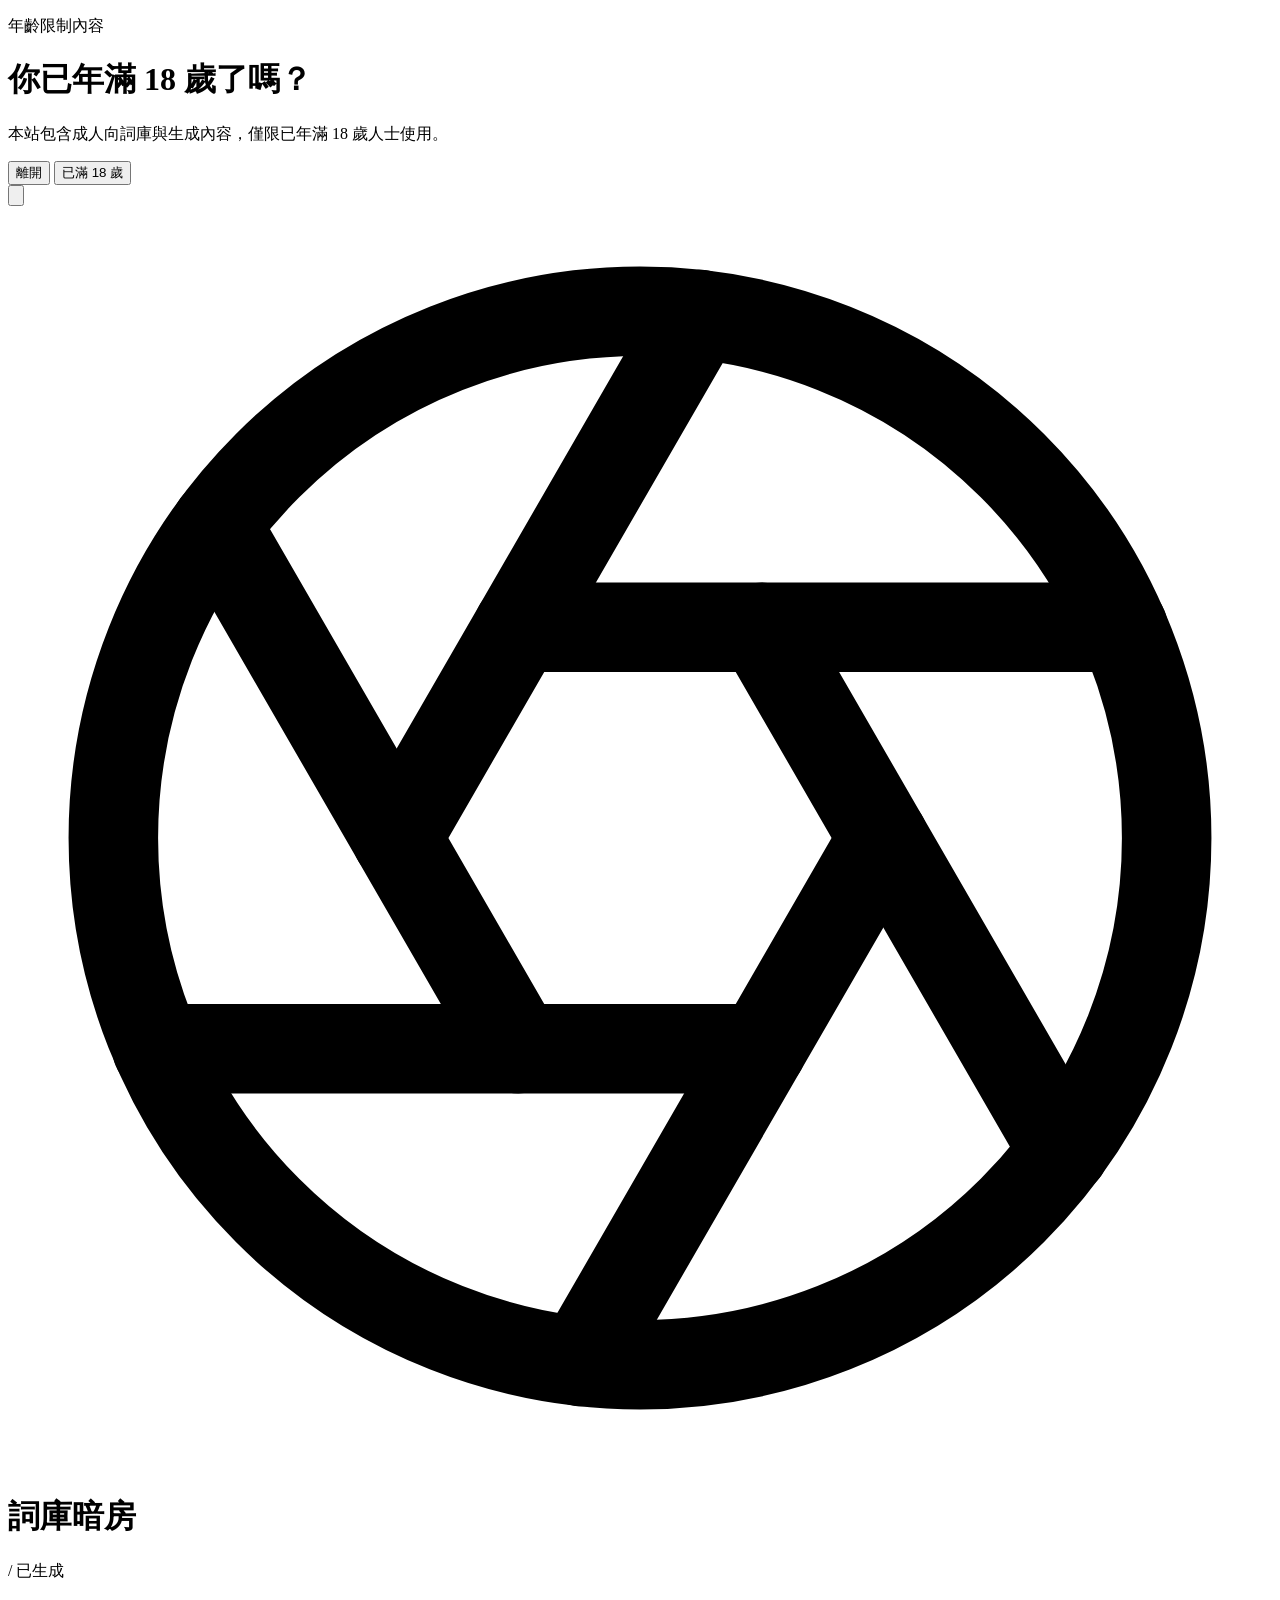
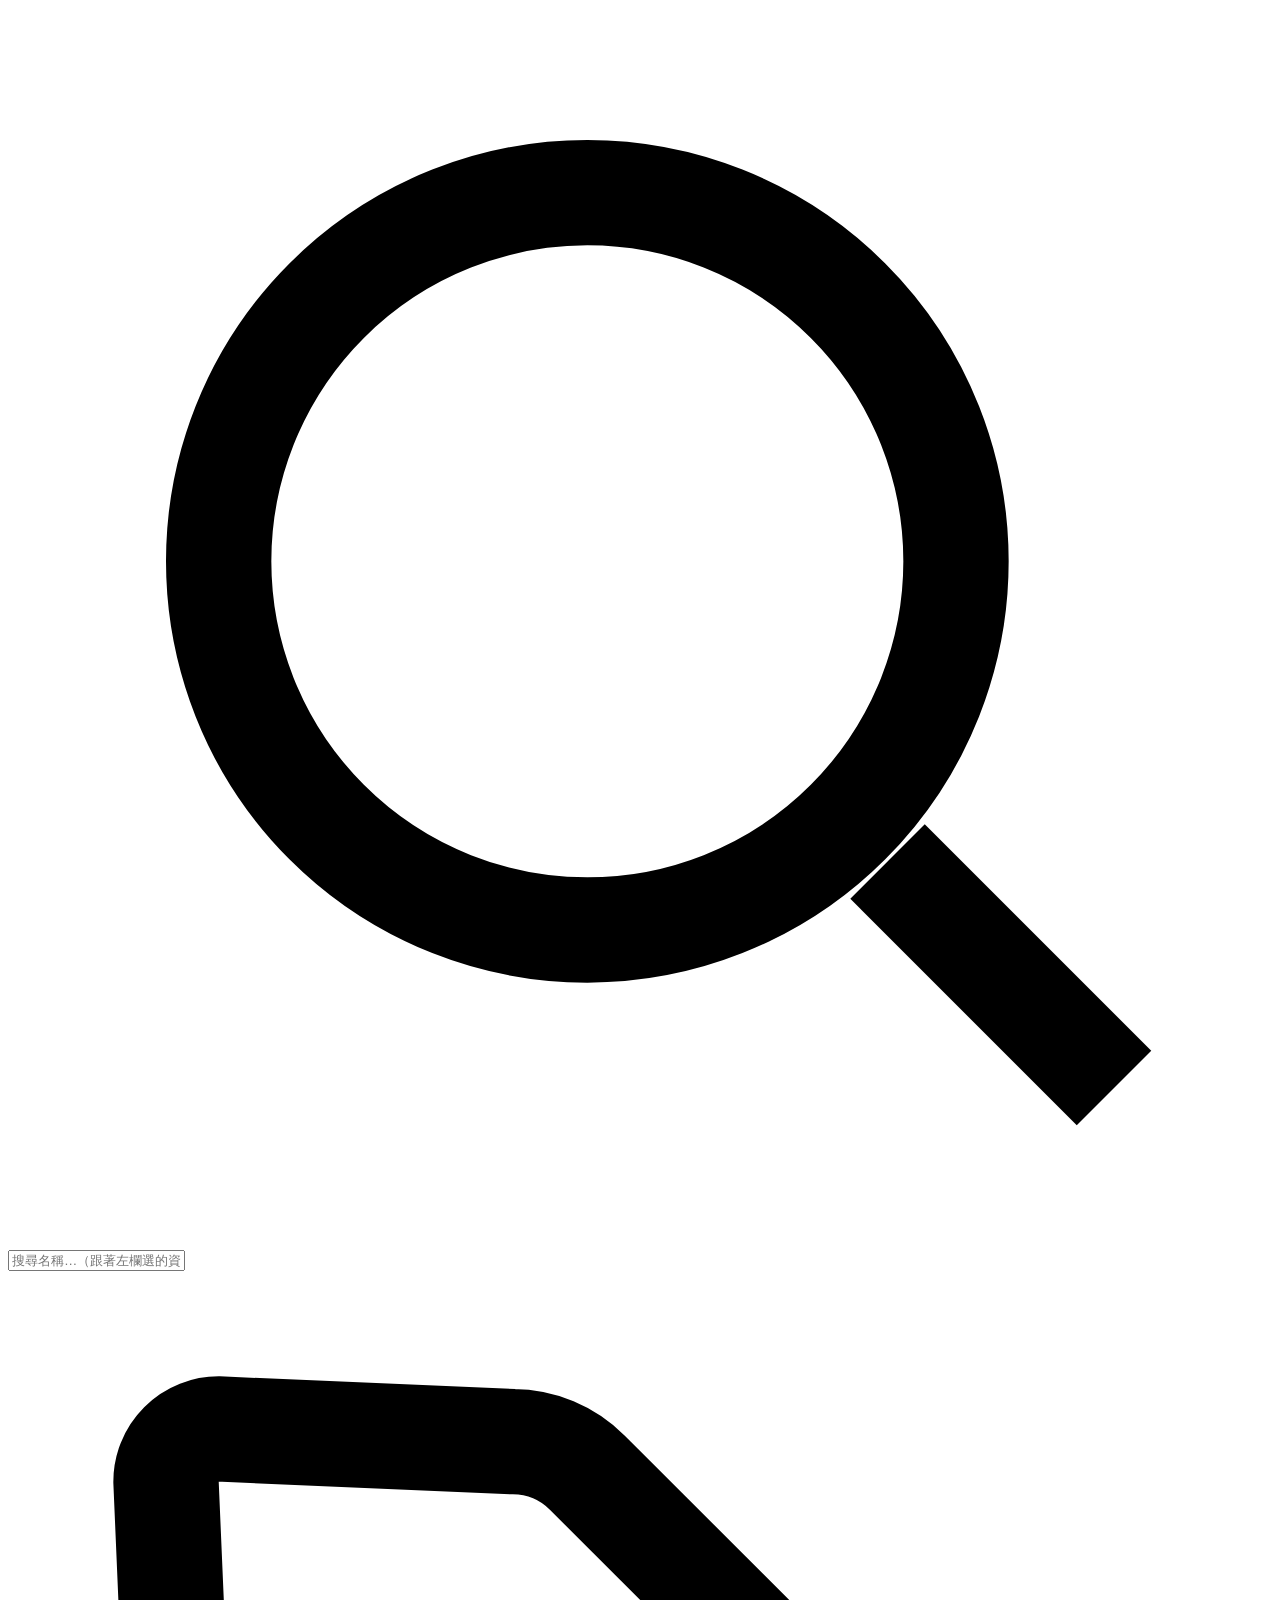
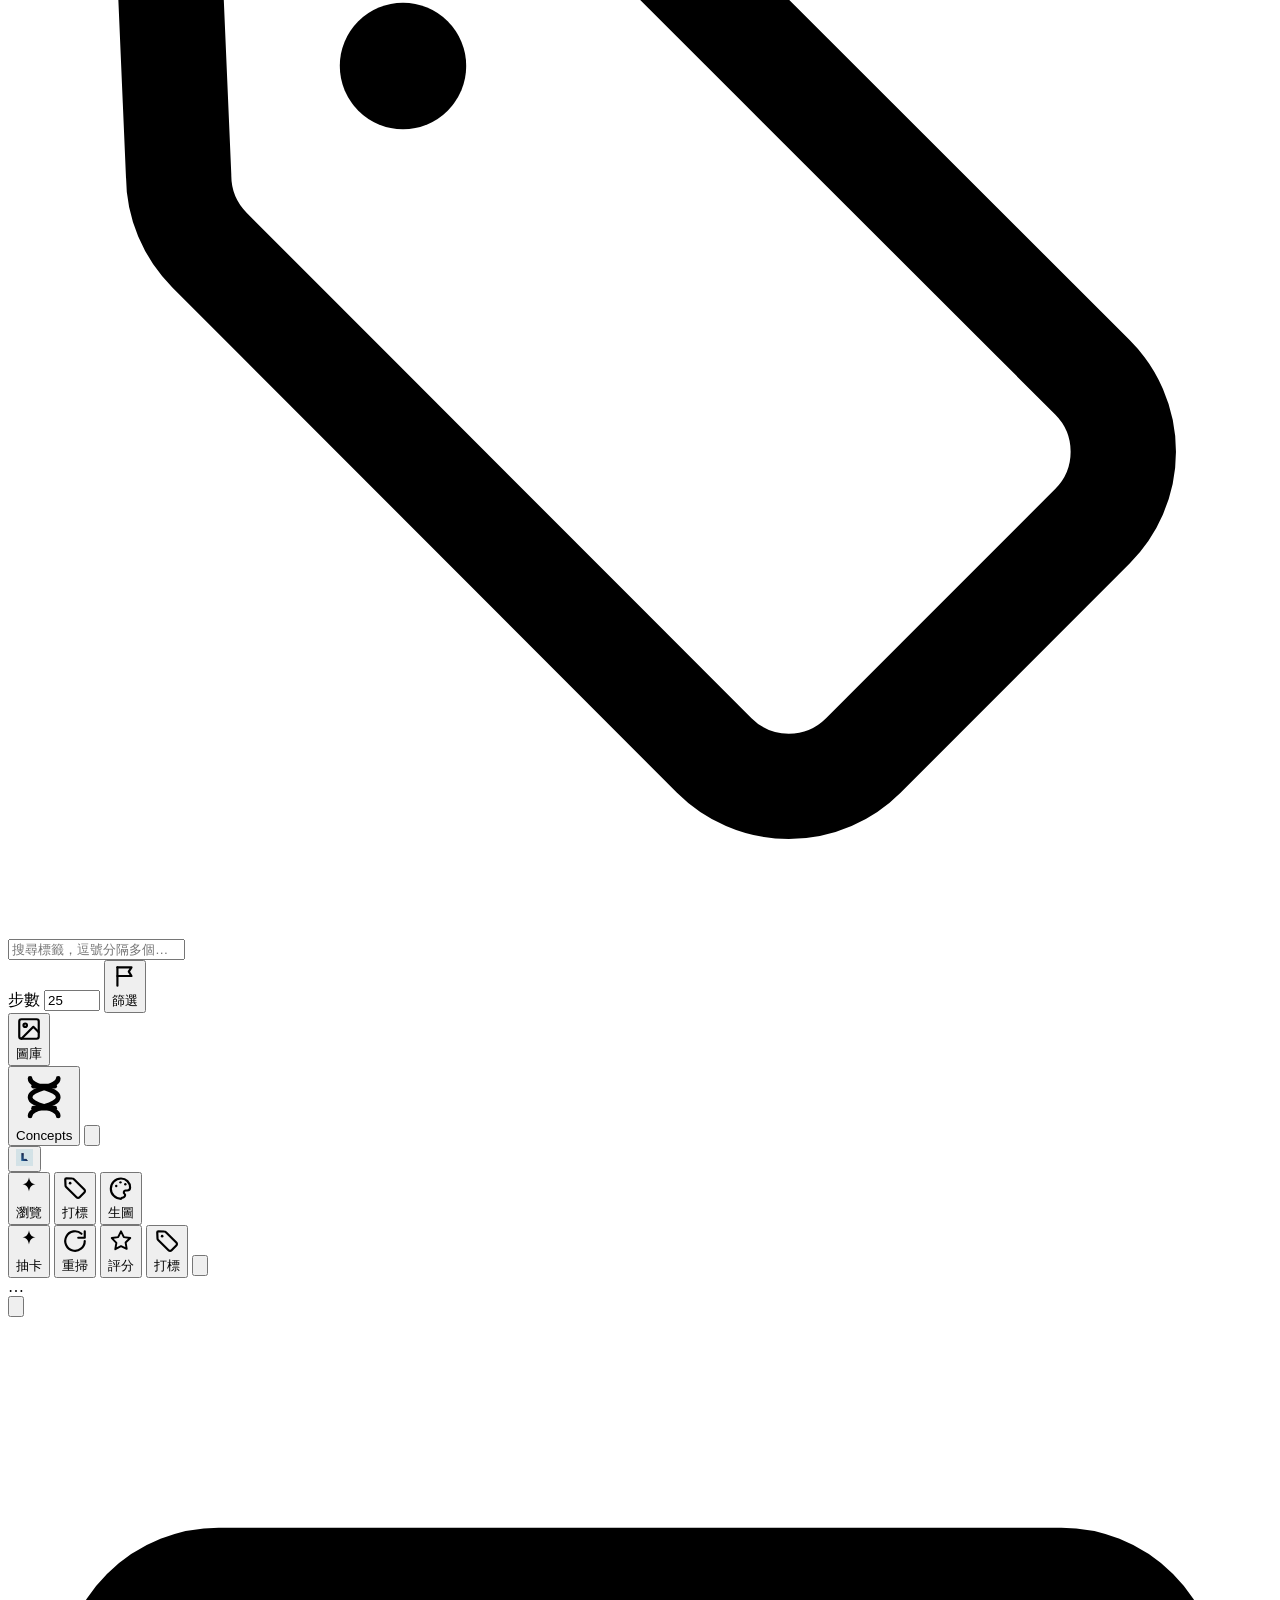
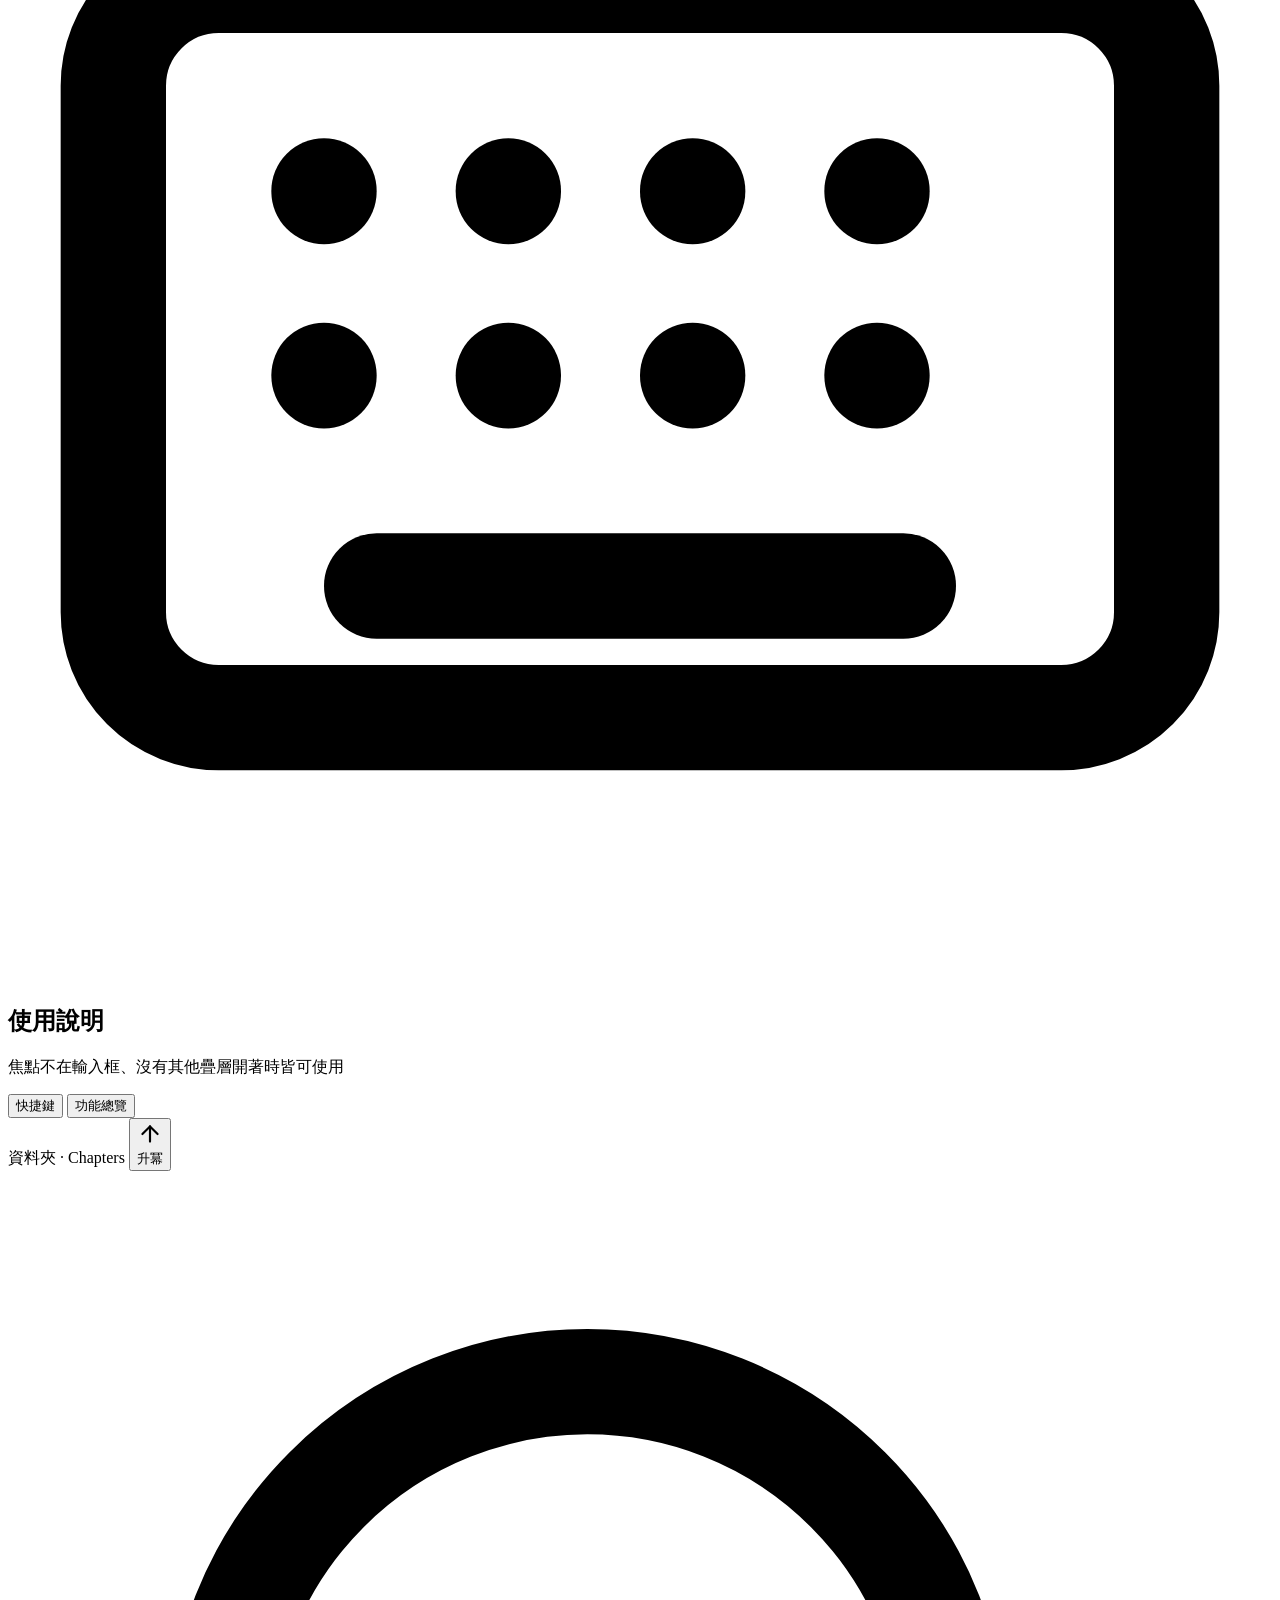
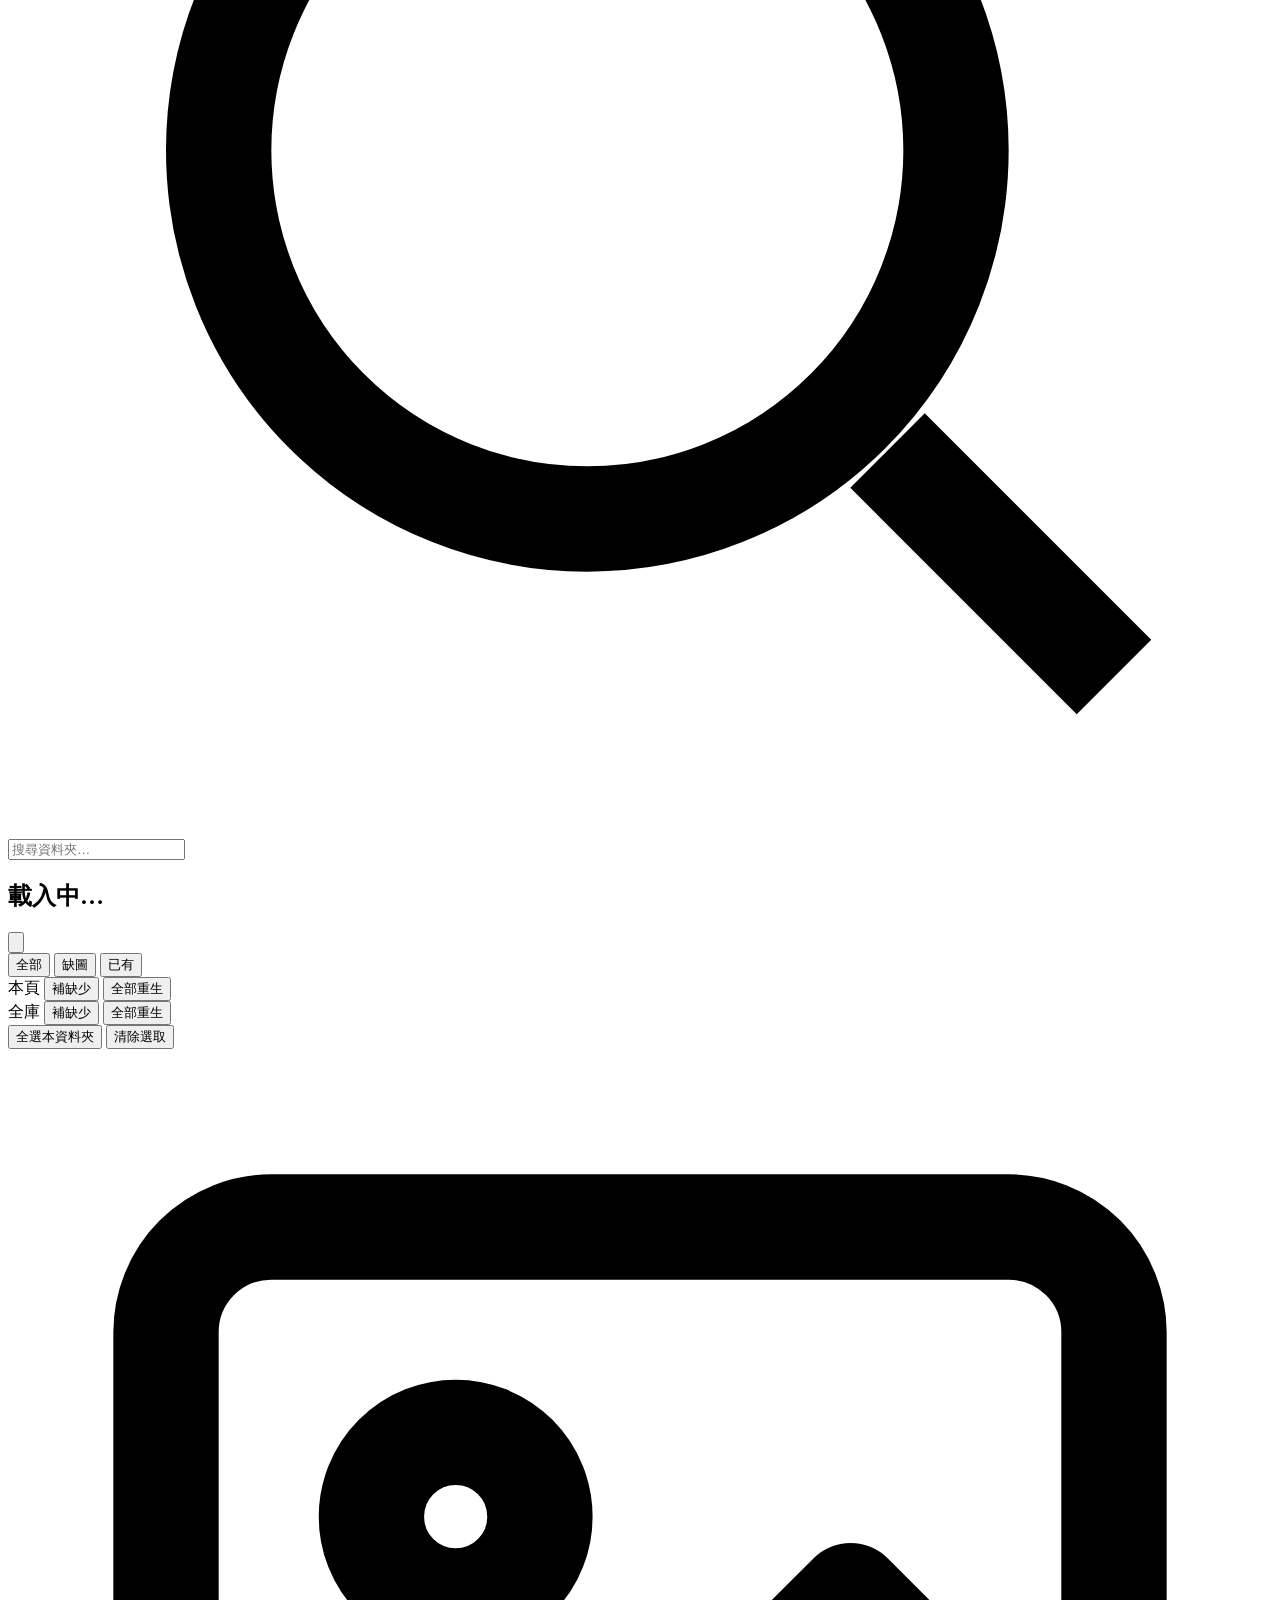
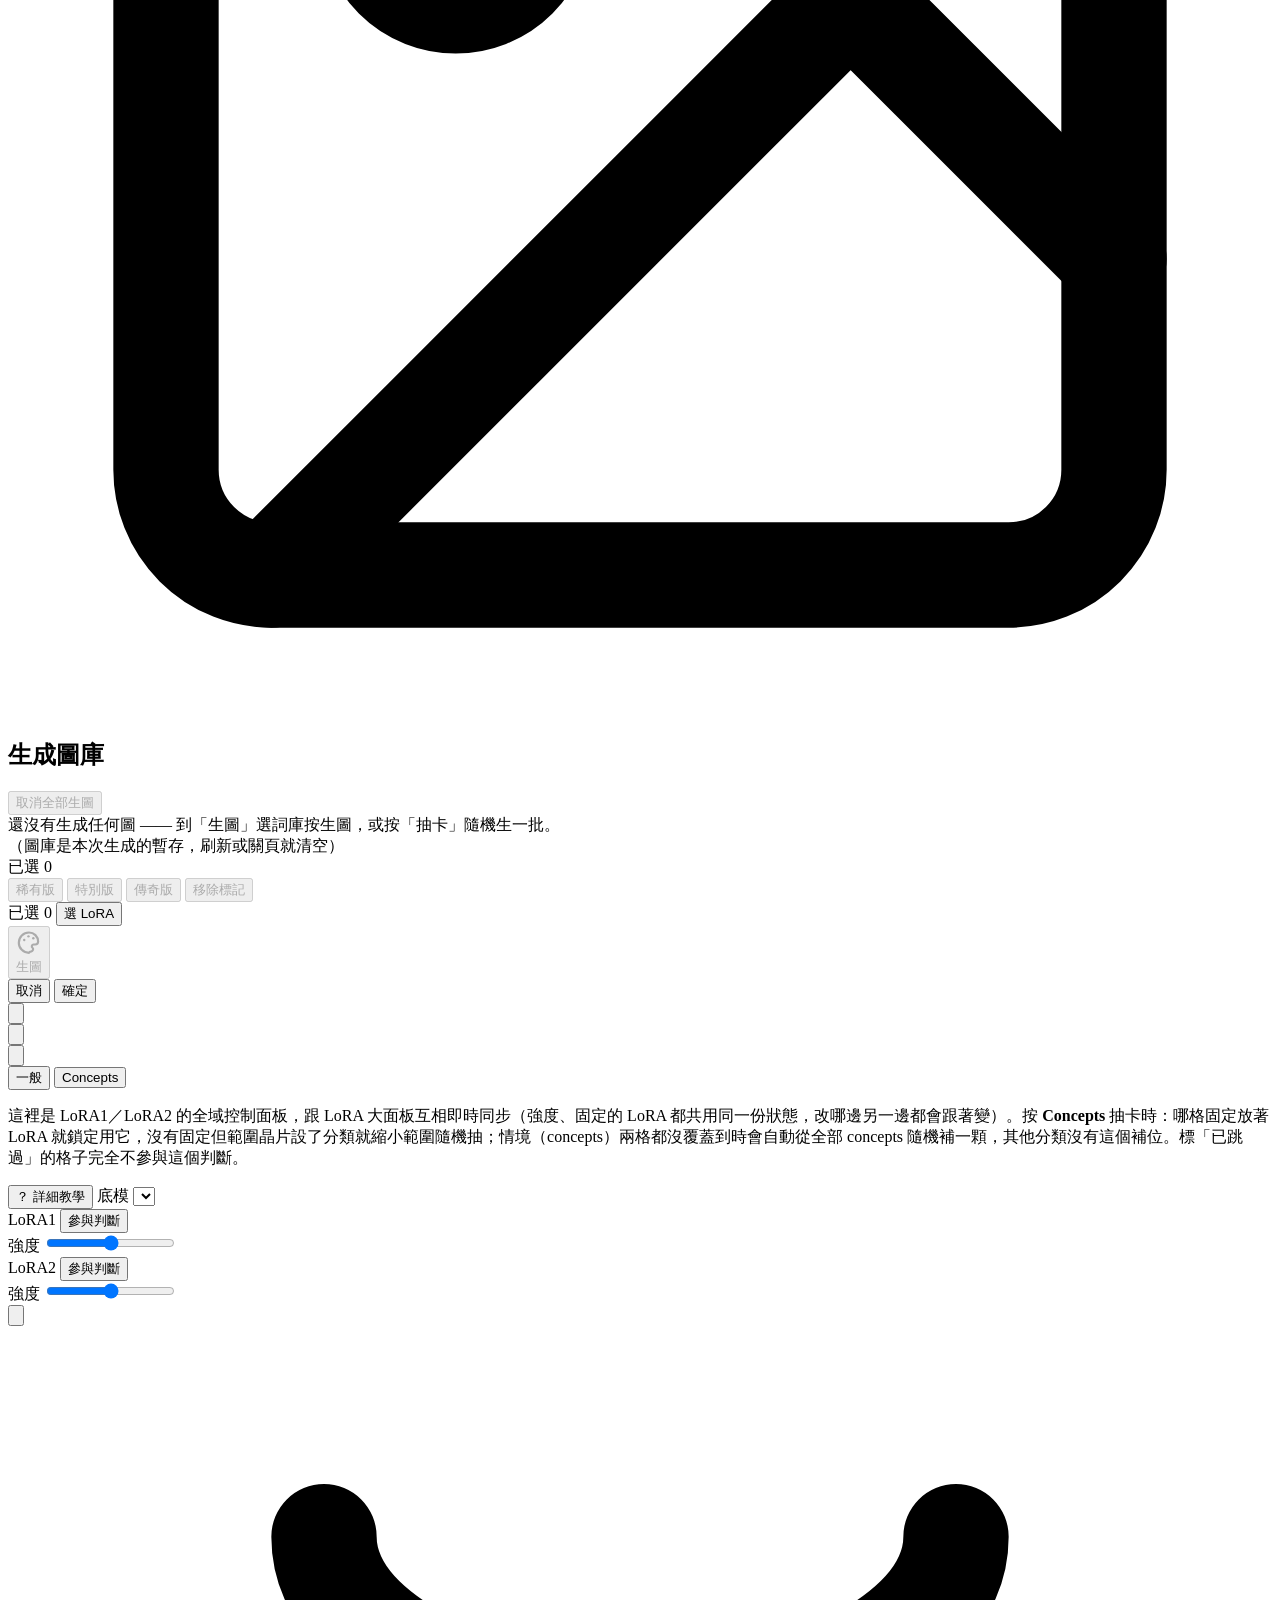
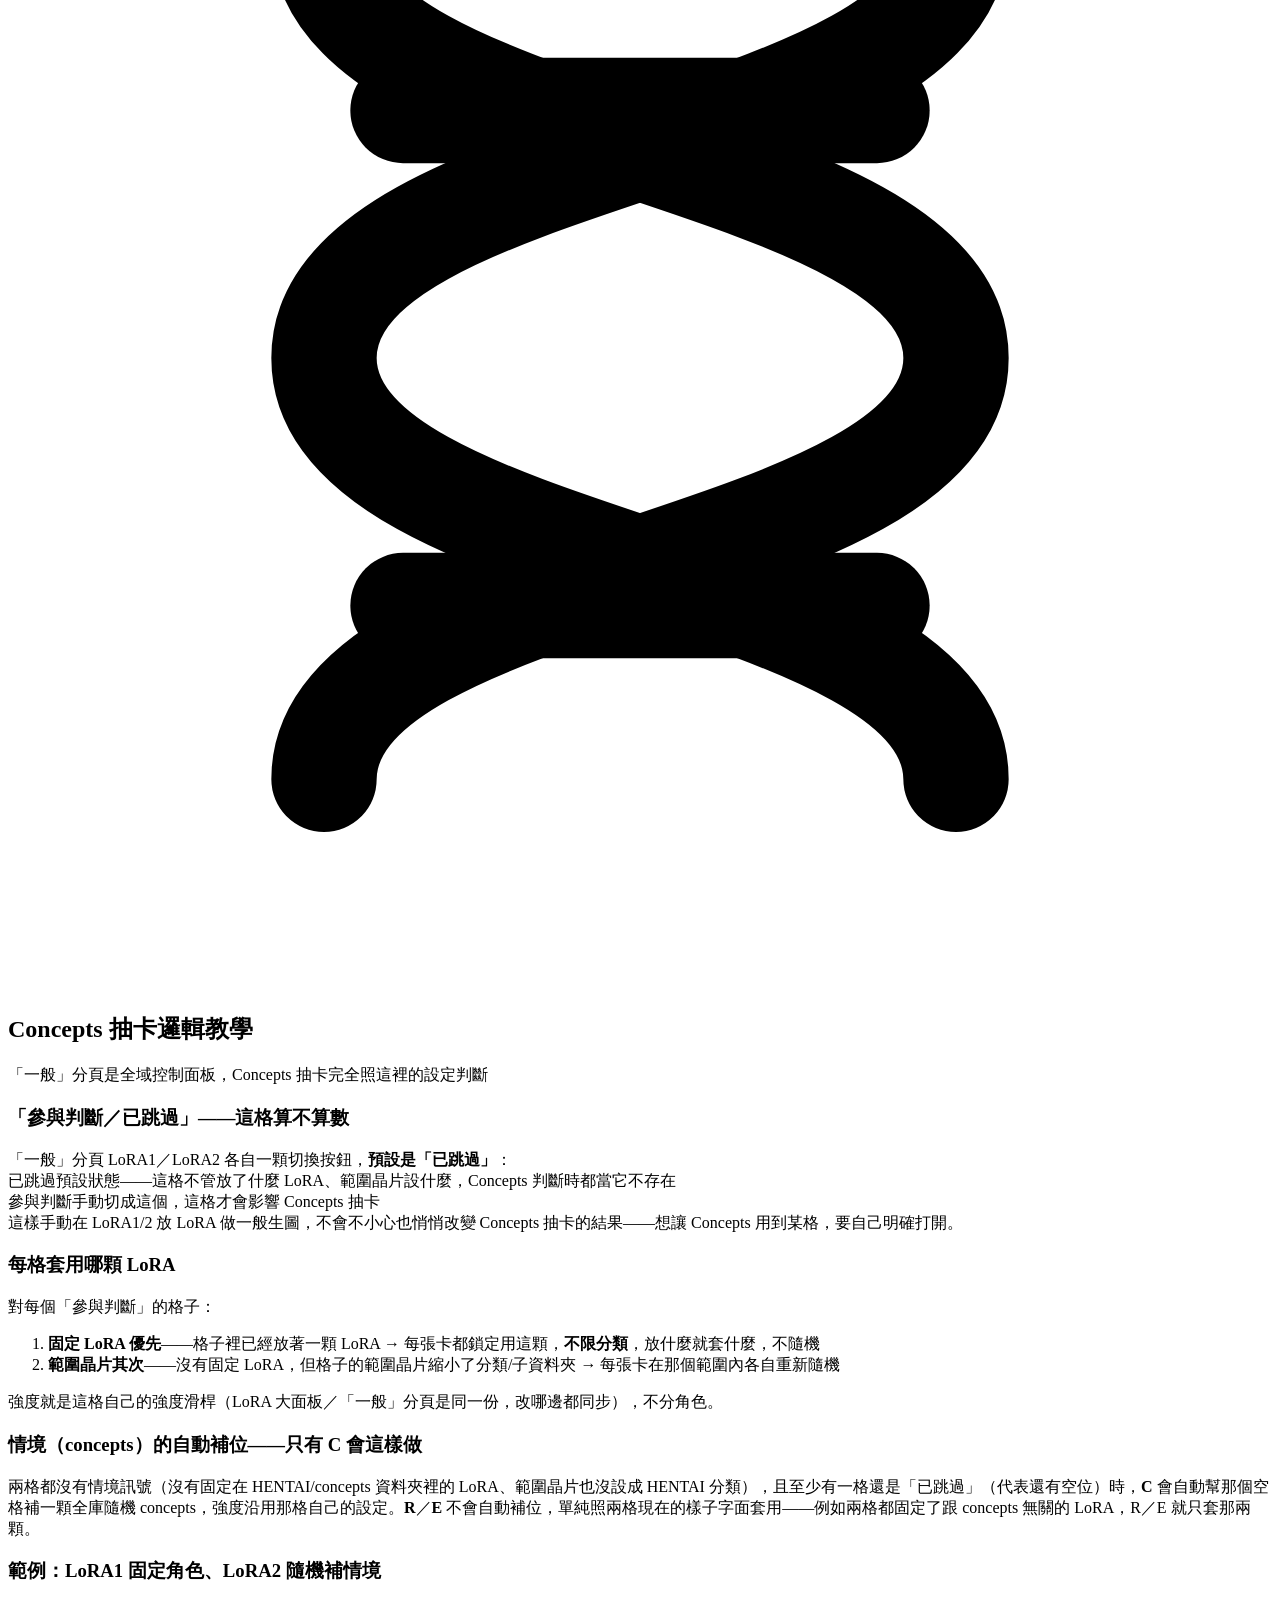
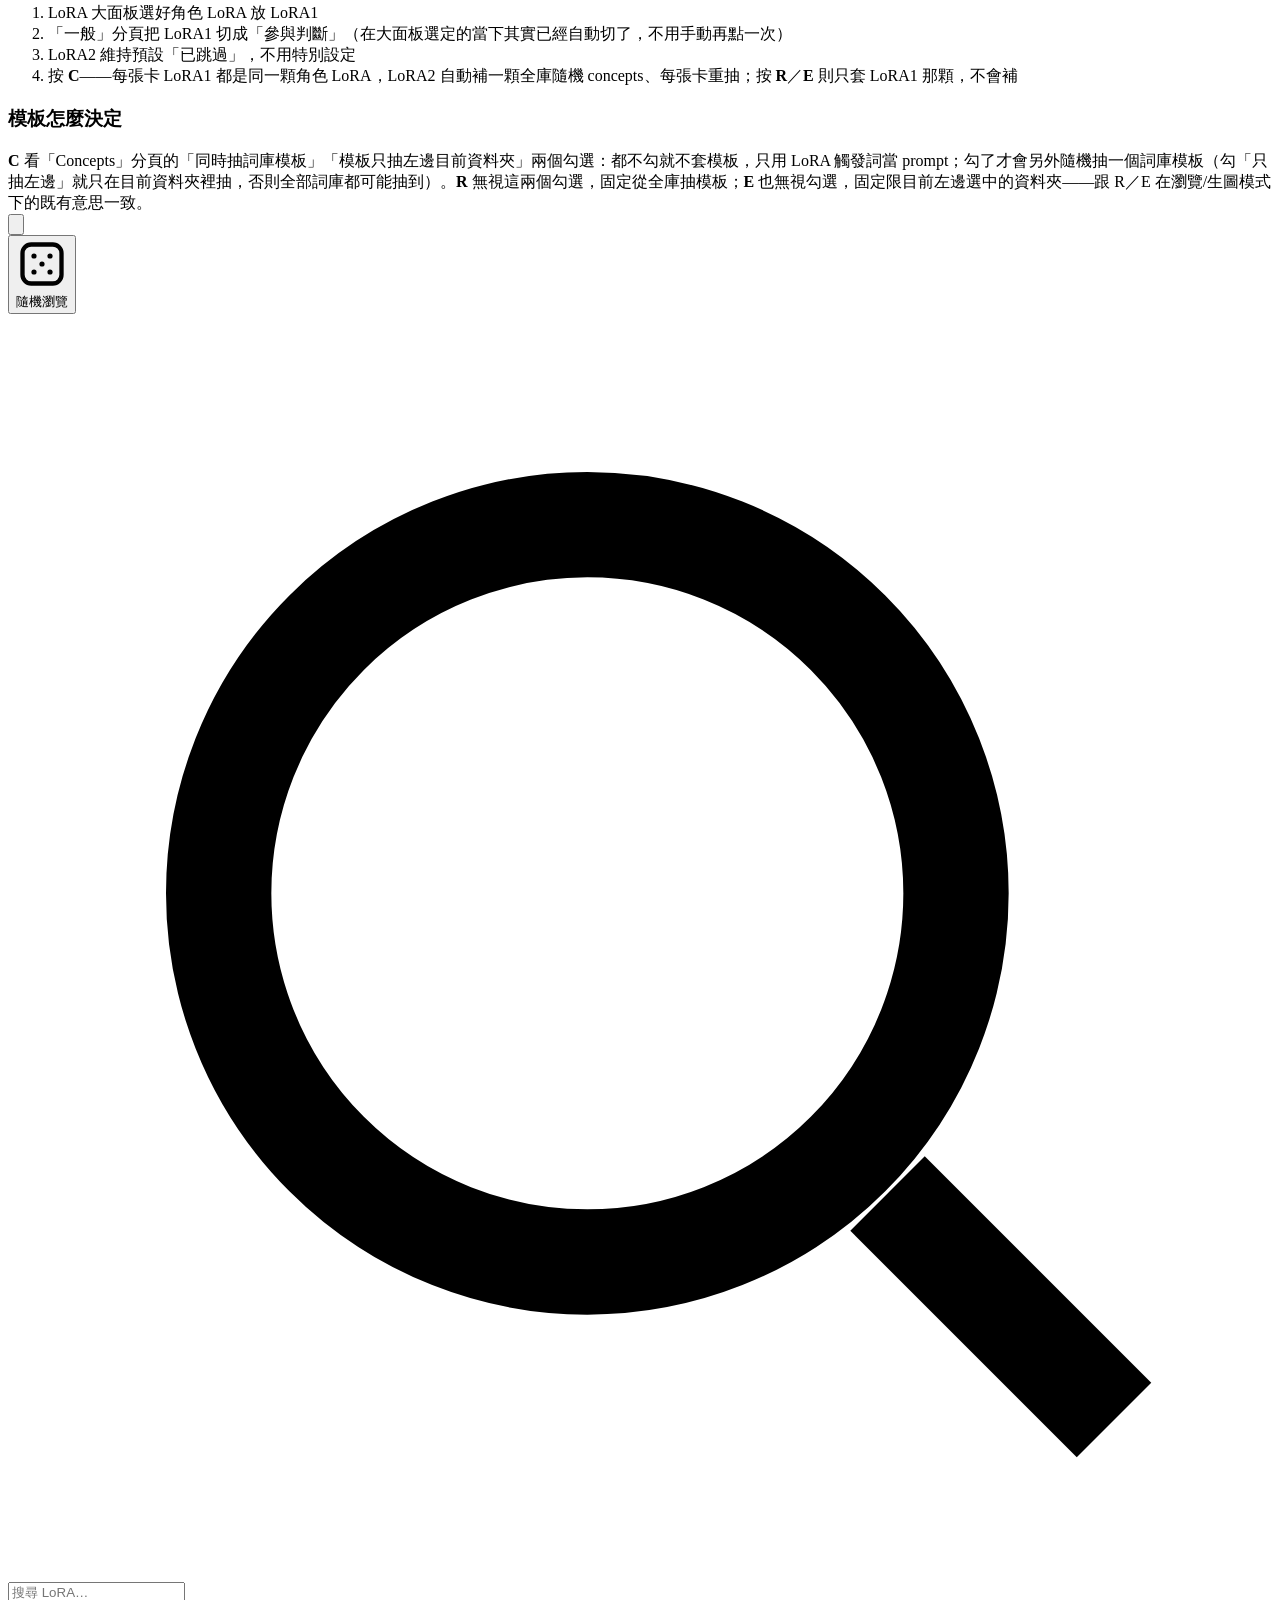
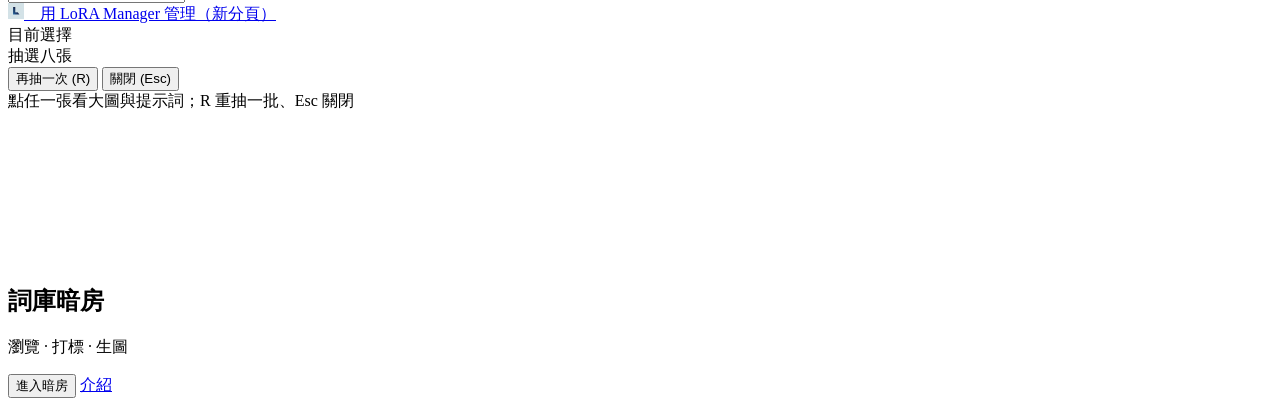
==== darkroom/index.html @ b93d6bee "暗房新增獨立介紹頁 /intro 產品門面不該等兩萬多筆詞庫牆 boot 完才出現。同一 port 才能用活的縮圖與同一道年齡門，不必再開一個行程。" ====
<!doctype html>
<html lang="zh-Hant">
<head>
<meta charset="utf-8">
<meta name="viewport" content="width=device-width,initial-scale=1,viewport-fit=cover">
<meta name="theme-color" content="#181920">
<meta name="apple-mobile-web-app-status-bar-style" content="black-translucent">
<title>詞庫暗房 · Special Prompts</title>
<link rel="icon" href="data:image/svg+xml,%3Csvg xmlns='http://www.w3.org/2000/svg' viewBox='0 0 24 24' fill='none' stroke='%23eaad57' stroke-width='2.2' stroke-linecap='round' stroke-linejoin='round'%3E%3Ccircle cx='12' cy='12' r='10'/%3E%3Cline x1='14.31' y1='8' x2='20.05' y2='17.94'/%3E%3Cline x1='9.69' y1='8' x2='21.17' y2='8'/%3E%3Cline x1='7.38' y1='12' x2='13.12' y2='2.06'/%3E%3Cline x1='9.69' y1='16' x2='3.95' y2='6.06'/%3E%3Cline x1='14.31' y1='16' x2='2.83' y2='16'/%3E%3Cline x1='16.62' y1='12' x2='10.88' y2='21.94'/%3E%3C/svg%3E">
<link rel="stylesheet" href="/darkroom.css">
</head>
<body>
<!-- 18+ 年齡確認：擋在 boot 沖洗動畫之前，見 darkroom.js initAgeGate()。sessionStorage
     記錄「這次瀏覽階段已確認」，分頁/瀏覽器關掉才重問，一般重整與硬重整都不用再問。 -->
<div id="age-gate">
  <div class="age-gate-card">
    <p class="age-gate-eyebrow">年齡限制內容</p>
    <h1>你已年滿 18 歲了嗎？</h1>
    <p class="age-gate-body">本站包含成人向詞庫與生成內容，僅限已年滿 18 歲人士使用。</p>
    <div class="age-gate-actions">
      <button id="age-gate-leave" class="age-gate-no">離開</button>
      <button id="age-gate-enter" class="age-gate-yes">已滿 18 歲</button>
    </div>
  </div>
</div>
<div id="boot" style="display:none;">
  <div class="boot-logo">
    <span class="boot-ring"></span><span class="boot-ring slow"></span>
    <svg class="boot-ap" viewBox="0 0 24 24" fill="none" stroke="currentColor" stroke-width="1.5" stroke-linecap="round" stroke-linejoin="round" aria-hidden="true"><circle cx="12" cy="12" r="10"/><line x1="14.31" y1="8" x2="20.05" y2="17.94"/><line x1="9.69" y1="8" x2="21.17" y2="8"/><line x1="7.38" y1="12" x2="13.12" y2="2.06"/><line x1="9.69" y1="16" x2="3.95" y2="6.06"/><line x1="14.31" y1="16" x2="2.83" y2="16"/><line x1="16.62" y1="12" x2="10.88" y2="21.94"/></svg>
  </div>
  <div class="boot-title">詞庫暗房</div>
  <div class="boot-bar"></div>
  <div class="boot-sub">沖洗中…</div>
</div>
<div class="topbar">
  <button class="menu-btn ghost" id="menu-btn" aria-label="開關資料夾列"><svg class="btn-svg" style="margin-right:0" viewBox="0 0 24 24" fill="none" stroke="currentColor" stroke-width="2" stroke-linecap="round" aria-hidden="true"><line x1="4" y1="6" x2="20" y2="6"/><line x1="4" y1="12" x2="20" y2="12"/><line x1="4" y1="18" x2="20" y2="18"/></svg></button>
  <div class="brand">
    <svg class="brand-logo" viewBox="0 0 24 24" fill="none" stroke="currentColor" stroke-width="1.7" stroke-linecap="round" stroke-linejoin="round" aria-label="詞庫暗房"><circle cx="12" cy="12" r="10"/><line x1="14.31" y1="8" x2="20.05" y2="17.94"/><line x1="9.69" y1="8" x2="21.17" y2="8"/><line x1="7.38" y1="12" x2="13.12" y2="2.06"/><line x1="9.69" y1="16" x2="3.95" y2="6.06"/><line x1="14.31" y1="16" x2="2.83" y2="16"/><line x1="16.62" y1="12" x2="10.88" y2="21.94"/></svg>
    <h1>詞庫暗房</h1>
    <span class="sub" id="total-tag"><span id="total-have" class="count-num"></span>/<span id="total-all" class="count-num"></span> 已生成</span>
    <span class="dataset" id="dataset" title="目前操作的詞庫資料夾（生成／改名都作用在這裡）"></span>
  </div>
  <div class="search-wrap">
    <svg viewBox="0 0 24 24" fill="none" stroke="currentColor" stroke-width="2"><circle cx="11" cy="11" r="7"/><path d="m21 21-4.3-4.3"/></svg>
    <input type="text" id="search" placeholder="搜尋名稱…（跟著左欄選的資料夾，選「全部」才跨資料夾）" autocomplete="off">
  </div>
  <div class="search-wrap tag-search-wrap" title="搜尋詞庫的正向/負向標籤，逗號分隔多個，需同時符合全部標籤">
    <svg viewBox="0 0 24 24" fill="none" stroke="currentColor" stroke-width="2"><path d="M20.59 13.41 11 3.83A2 2 0 0 0 9.59 3.24L4 3a1 1 0 0 0-1 1l.24 5.59a2 2 0 0 0 .59 1.41l9.58 9.59a2 2 0 0 0 2.83 0l4.35-4.35a2 2 0 0 0 0-2.83Z"/><circle cx="7.5" cy="7.5" r="1.2" fill="currentColor" stroke="none"/></svg>
    <input type="text" id="tag-search" placeholder="搜尋標籤，逗號分隔多個…" autocomplete="off">
    <button id="tag-search-clear" aria-label="清除" title="清除" style="display:none;"><svg class="btn-svg" style="margin-right:0" viewBox="0 0 24 24" fill="none" stroke="currentColor" stroke-width="2" stroke-linecap="round" aria-hidden="true"><line x1="6" y1="6" x2="18" y2="18"/><line x1="18" y1="6" x2="6" y2="18"/></svg></button>
  </div>
  <!-- 瀏覽專屬控制項放在 spacer 之前：切模式時它們出現/消失只改變 spacer 寬度，
       不會推動 spacer 之後靠右錨定的共用群組（模式切換/抽卡/重掃/連線），共用按鈕位置不動。 -->
  <label class="steps-field browse-only" title="生成步數（套用到之後的生成）">
    <span>步數</span>
    <input type="number" id="steps-input" min="1" max="150" step="1" value="25" inputmode="numeric">
  </label>
  <button class="ghost browse-only" id="review-btn" title="進入選取模式：點卡片標記不優質（紅叉）"><svg class="btn-svg" viewBox="0 0 24 24" fill="none" stroke="currentColor" stroke-width="2" stroke-linecap="round" stroke-linejoin="round" aria-hidden="true"><path d="M5 21V4"/><path d="M5 4h13l-2.5 4L18 12H5"/></svg><span id="review-btn-label">篩選</span><span id="flag-count" class="flag-count"></span></button>
  <div class="spacer"></div>
  <!-- 以下為兩模式共用、位置固定：切模式時寬度不變、不位移 -->
  <!-- 生成圖庫：獨立於模式分段（放左邊、不混進分段）。本次生成、刷新即清空。 -->
  <button class="ghost gallery-btn" id="gallery-btn" title="生成圖庫（本次生成的圖，刷新／關頁即清空）"><svg class="btn-svg" viewBox="0 0 24 24" fill="none" stroke="currentColor" stroke-width="2" stroke-linecap="round" stroke-linejoin="round" aria-hidden="true"><rect x="3" y="3" width="18" height="18" rx="2"/><circle cx="8.5" cy="8.5" r="1.6"/><path d="m21 15-5-5L5 21"/></svg>圖庫<span class="gallery-n" id="gallery-n"></span></button>
  <!-- Concepts 抽卡：每張卡各自隨機配一組 Character LoRA + concepts LoRA 直接生圖（塔羅牌面
       呈現，跟一般抽卡生圖同一套視覺）。放圖庫鈕旁邊、跟模式無關（不受瀏覽/打標/生圖模式
       限制），快捷鍵 C。鎖定機制：偵測 LoRA 大面板目前 LoRA1/LoRA2 選格是否已選到 Character
       或 concepts 分類的 LoRA，選到就鎖定那顆（另一側維持隨機），都沒選就兩側都隨機——見
       darkroom.js lockedCharacterSlot()/lockedConceptSlot()。#concepts-lock 顯示目前偵測到
       的鎖定狀態，不然使用者不會知道抽出來的怎麼一直重複，以為壞掉。 -->
  <div class="concepts-group">
    <button class="ghost" id="concepts-btn" title="Concepts 抽卡（快捷鍵 C）：隨機配對 Character LoRA + concepts LoRA 直接生圖"><svg class="btn-svg" viewBox="0 0 24 24" fill="none" stroke="currentColor" stroke-width="2" stroke-linecap="round" stroke-linejoin="round" aria-hidden="true"><path d="M6 4c0 4 12 4 12 8s-12 4-12 8"/><path d="M18 4c0 4-12 4-12 8s12 4 12 8"/><line x1="7.5" y1="7.3" x2="16.5" y2="7.3"/><line x1="7.5" y1="16.7" x2="16.5" y2="16.7"/></svg>Concepts</button>
    <span class="concepts-lock" id="concepts-lock" title="目前偵測到的鎖定狀態，來自 LoRA 大面板 LoRA1/LoRA2 選格" role="status" aria-live="polite"></span>
    <button class="ghost icon-btn" id="concepts-settings-btn" title="設定：一般 LoRA 抽取／Concepts 抽卡" aria-label="設定"><svg class="btn-svg" viewBox="0 0 24 24" fill="none" stroke="currentColor" stroke-width="2" stroke-linecap="round" stroke-linejoin="round" aria-hidden="true"><circle cx="12" cy="12" r="3"/><path d="M19.4 15a1.65 1.65 0 0 0 .33 1.82l.06.06a2 2 0 1 1-2.83 2.83l-.06-.06a1.65 1.65 0 0 0-1.82-.33 1.65 1.65 0 0 0-1 1.51V21a2 2 0 0 1-4 0v-.09A1.65 1.65 0 0 0 9 19.4a1.65 1.65 0 0 0-1.82.33l-.06.06a2 2 0 1 1-2.83-2.83l.06-.06a1.65 1.65 0 0 0 .33-1.82 1.65 1.65 0 0 0-1.51-1H3a2 2 0 0 1 0-4h.09A1.65 1.65 0 0 0 4.6 9a1.65 1.65 0 0 0-.33-1.82l-.06-.06a2 2 0 1 1 2.83-2.83l.06.06a1.65 1.65 0 0 0 1.82.33H9a1.65 1.65 0 0 0 1-1.51V3a2 2 0 0 1 4 0v.09a1.65 1.65 0 0 0 1 1.51 1.65 1.65 0 0 0 1.82-.33l.06-.06a2 2 0 1 1 2.83 2.83l-.06.06a1.65 1.65 0 0 0-.33 1.82V9a1.65 1.65 0 0 0 1.51 1H21a2 2 0 0 1 0 4h-.09a1.65 1.65 0 0 0-1.51 1z"/></svg></button>
  </div>
  <!-- LoRA 大面板：只在生圖模式顯示（用 visibility 而非 display，切模式時不擠動旁邊固定的
       圖庫/分段/抽卡/重掃/連線鈕——見 darkroom.css .lora-panel-btn）。圖示鈕、不帶文字，
       盡量壓低寬度，減少極窄視窗下擠壓其他固定按鈕的風險。圖示用 LoRA Manager 本尊的 logo
       （vendor 在 lora-manager/static/images/favicon-32x32.png，inline data URI，不用另開
       靜態路由）而不是通用符號，一眼認出這是連到 LoRA 管理生態的入口。 -->
  <button class="ghost lora-panel-btn" id="lora-panel-btn" title="LoRA 大面板：瀏覽並選擇（完整顯示每段觸發詞）" aria-label="LoRA 大面板"><img src="[data-uri]" class="lora-logo" alt="LoRA Manager" width="17" height="17"></button>
  <div class="seg mode-seg" id="mode-seg" role="group" aria-label="模式">
    <span class="seg-pill" id="mode-pill" aria-hidden="true"></span>
    <button data-mode="browse" class="on" title="瀏覽與生成預覽圖"><svg class="btn-svg" viewBox="0 0 24 24" fill="currentColor" stroke="none" aria-hidden="true"><path d="M12 2c.6 3.6 2.2 6 6 6.6-3.8.6-5.4 3-6 6.6-.6-3.6-2.2-6-6-6.6 3.8-.6 5.4-3 6-6.6z"/></svg>瀏覽</button>
    <button data-mode="tag" title="大量標稀有度"><svg class="btn-svg" viewBox="0 0 24 24" fill="none" stroke="currentColor" stroke-width="2" stroke-linecap="round" stroke-linejoin="round" aria-hidden="true"><path d="M20.59 13.41 11 3.83A2 2 0 0 0 9.59 3.24L4 3a1 1 0 0 0-1 1l.24 5.59a2 2 0 0 0 .59 1.41l9.58 9.59a2 2 0 0 0 2.83 0l4.35-4.35a2 2 0 0 0 0-2.83Z"/><circle cx="7.5" cy="7.5" r="1.2" fill="currentColor" stroke="none"/></svg>打標</button>
    <button data-mode="gen" title="選詞庫＋LoRA 生圖"><svg class="btn-svg" viewBox="0 0 24 24" fill="none" stroke="currentColor" stroke-width="2" stroke-linecap="round" stroke-linejoin="round" aria-hidden="true"><path d="M12 22a9.4 9.4 0 0 1 0-18.8A8.4 8.4 0 0 1 20.4 11.6c0 1.5-1.2 2.7-2.7 2.7h-1.5a1.7 1.7 0 0 0-1 3c.4.3.6.7.6 1.1 0 1.5-1.4 2.7-2.9 2.6z"/><circle cx="7.6" cy="10.2" r="1.1" fill="currentColor" stroke="none"/><circle cx="11.5" cy="6.8" r="1.1" fill="currentColor" stroke="none"/><circle cx="16" cy="8.5" r="1.1" fill="currentColor" stroke="none"/></svg>生圖</button>
  </div>
  <button class="ghost" id="draw-cards" title="隨機抽卡（瀏覽=看圖；打標=逐張標稀有度；生圖=隨機生圖）"><svg class="btn-svg" viewBox="0 0 24 24" fill="currentColor" stroke="none" aria-hidden="true"><path d="M12 2c.6 3.6 2.2 6 6 6.6-3.8.6-5.4 3-6 6.6-.6-3.6-2.2-6-6-6.6 3.8-.6 5.4-3 6-6.6z"/></svg>抽卡</button>
  <button class="ghost" id="rescan" title="重新掃描"><svg class="btn-svg" viewBox="0 0 24 24" fill="none" stroke="currentColor" stroke-width="2" stroke-linecap="round" stroke-linejoin="round" aria-hidden="true"><path d="M21 12a9 9 0 1 1-3-6.7"/><polyline points="21 3 21 9 15 9"/></svg>重掃</button>
  <button class="ghost" id="score-backfill-btn" title="幫已有圖但還沒評分的卡片跑 waifu-score 評分"><svg class="btn-svg" viewBox="0 0 24 24" fill="none" stroke="currentColor" stroke-width="1.8" stroke-linejoin="round" aria-hidden="true"><path d="M12 3.1l2.63 5.33 5.88.85-4.25 4.15 1 5.86L12 16.79 6.74 19.6l1-5.86L3.49 9.28l5.88-.85z"/></svg>評分</button>
  <button class="ghost" id="tag-backfill-btn" title="幫已有圖但 json 還不是 wd-tagger 格式的卡片自動打標（整份覆寫同檔名 json）"><svg class="btn-svg" viewBox="0 0 24 24" fill="none" stroke="currentColor" stroke-width="2" stroke-linecap="round" stroke-linejoin="round" aria-hidden="true"><path d="M20.59 13.41 11 3.83A2 2 0 0 0 9.59 3.24L4 3a1 1 0 0 0-1 1l.24 5.59a2 2 0 0 0 .59 1.41l9.58 9.59a2 2 0 0 0 2.83 0l4.35-4.35a2 2 0 0 0 0-2.83Z"/><circle cx="7.5" cy="7.5" r="1.2" fill="currentColor" stroke="none"/></svg>打標</button>
  <button class="ghost icon-btn" id="shortcuts-btn" title="使用說明（按 ?）" aria-label="使用說明"><svg class="btn-svg" viewBox="0 0 24 24" fill="none" stroke="currentColor" stroke-width="2" stroke-linecap="round" stroke-linejoin="round" aria-hidden="true"><rect x="2" y="5" width="20" height="14" rx="2"/><line x1="6" y1="9" x2="6" y2="9.01"/><line x1="9.5" y1="9" x2="9.5" y2="9.01"/><line x1="13" y1="9" x2="13" y2="9.01"/><line x1="16.5" y1="9" x2="16.5" y2="9.01"/><line x1="6" y1="12.5" x2="6" y2="12.51"/><line x1="9.5" y1="12.5" x2="9.5" y2="12.51"/><line x1="13" y1="12.5" x2="13" y2="12.51"/><line x1="16.5" y1="12.5" x2="16.5" y2="12.51"/><path d="M7 16.5h10"/></svg></button>
  <div class="conn" id="conn"><span class="led"></span><span id="conn-text">…</span></div>
</div>

<!-- 使用說明：按 ? 或 topbar ⌨ 鈕開。純展示，不影響任何狀態，Esc／點背景關閉。
     分兩頁：快捷鍵（照使用情境分組，不是照字母排，使用者記的是「我在做什麼時按什麼」
     而不是「這個鍵是什麼」）／功能總覽（滑鼠驅動、容易被忽略的功能，例如生成步數輸入
     框——這個分頁存在的起因）。兩頁共用同一個疊層外觀、同一組開關方式，不新增按鈕。 -->
<div class="shortcuts-overlay" id="shortcuts-overlay" inert>
  <div class="shortcuts-panel" id="shortcuts-panel">
    <button class="shortcuts-close" id="shortcuts-close" aria-label="關閉 (Esc)" title="關閉 (Esc)"><svg class="btn-svg" style="margin-right:0" viewBox="0 0 24 24" fill="none" stroke="currentColor" stroke-width="2" stroke-linecap="round" aria-hidden="true"><line x1="6" y1="6" x2="18" y2="18"/><line x1="18" y1="6" x2="6" y2="18"/></svg></button>
    <div class="shortcuts-head">
      <span class="shortcuts-emblem"><svg viewBox="0 0 24 24" fill="none" stroke="currentColor" stroke-width="2" stroke-linecap="round" stroke-linejoin="round" aria-hidden="true"><rect x="2" y="5" width="20" height="14" rx="2"/><line x1="6" y1="9" x2="6" y2="9.01"/><line x1="9.5" y1="9" x2="9.5" y2="9.01"/><line x1="13" y1="9" x2="13" y2="9.01"/><line x1="16.5" y1="9" x2="16.5" y2="9.01"/><line x1="6" y1="12.5" x2="6" y2="12.51"/><line x1="9.5" y1="12.5" x2="9.5" y2="12.51"/><line x1="13" y1="12.5" x2="13" y2="12.51"/><line x1="16.5" y1="12.5" x2="16.5" y2="12.51"/><path d="M7 16.5h10"/></svg></span>
      <div>
        <h2>使用說明</h2>
        <p>焦點不在輸入框、沒有其他疊層開著時皆可使用</p>
      </div>
    </div>
    <div class="seg help-seg" id="help-seg" role="group" aria-label="說明分頁">
      <span class="seg-pill" id="help-pill" aria-hidden="true"></span>
      <button data-tab="shortcuts" class="on">快捷鍵</button>
      <button data-tab="features">功能總覽</button>
    </div>
    <div class="shortcuts-groups" id="shortcuts-groups"></div>
    <div class="shortcuts-groups" id="feature-groups" hidden></div>
  </div>
</div>

<div class="rail-dim" id="rail-dim"></div>
<div class="body">
  <nav class="rail" id="rail" aria-label="資料夾">
    <div class="rail-head">
      <span>資料夾 · Chapters</span>
      <button id="rail-sort" class="rail-sort" title="切換升冪／降冪排序"><svg class="btn-svg" id="rail-sort-icon" viewBox="0 0 24 24" fill="none" stroke="currentColor" stroke-width="2" stroke-linecap="round" stroke-linejoin="round" aria-hidden="true"><line x1="12" y1="19" x2="12" y2="5"/><polyline points="5 12 12 5 19 12"/></svg><span id="rail-sort-label">升冪</span></button>
    </div>
    <div class="rail-search">
      <svg viewBox="0 0 24 24" fill="none" stroke="currentColor" stroke-width="2"><circle cx="11" cy="11" r="7"/><path d="m21 21-4.3-4.3"/></svg>
      <input type="text" id="folder-search" placeholder="搜尋資料夾…" autocomplete="off">
      <button id="folder-search-clear" aria-label="清除" title="清除" style="display:none;"><svg class="btn-svg" style="margin-right:0" viewBox="0 0 24 24" fill="none" stroke="currentColor" stroke-width="2" stroke-linecap="round" aria-hidden="true"><line x1="6" y1="6" x2="18" y2="18"/><line x1="18" y1="6" x2="6" y2="18"/></svg></button>
    </div>
    <div id="rail-list"></div>
    <div id="rail-empty" class="rail-empty" style="display:none;">找不到符合的資料夾</div>
  </nav>

  <main class="main" id="main">
    <div class="main-head">
      <div>
        <div class="main-title"><span class="num" id="mt-num"></span><h2 id="mt-name">載入中…</h2><button class="ghost cat-draw-btn" id="draw-cat" title="從本分類抽卡（快捷鍵 E）" aria-label="從本分類抽卡"><svg class="btn-svg" style="margin-right:0" viewBox="0 0 24 24" fill="currentColor" stroke="none" aria-hidden="true"><path d="M12 2c.6 3.6 2.2 6 6 6.6-3.8.6-5.4 3-6 6.6-.6-3.6-2.2-6-6-6.6 3.8-.6 5.4-3 6-6.6z"/></svg></button></div>
        <div class="main-sub" id="mt-sub"></div>
      </div>
      <div class="head-actions">
        <div class="seg browse-only" id="view-seg" role="group" aria-label="篩選">
          <span class="seg-pill" id="seg-pill" aria-hidden="true"></span>
          <button data-v="all" class="on">全部</button>
          <button data-v="missing">缺圖</button>
          <button data-v="have">已有</button>
        </div>
        <div class="gen-group browse-only">
          <span class="gen-label">本頁</span>
          <button class="primary" id="gen-page-missing">補缺少</button>
          <button class="ghost" id="gen-page-all">全部重生</button>
        </div>
        <div class="gen-group browse-only">
          <!-- 跟上面「本頁」互為一組，標「全庫」而不是「全部」——上方篩選 tab 跟下面稀有度
               晶片也各自有一顆「全部」，三個字面相同、意思都不一樣，擠在同一區塊容易看錯。
               見 CLAUDE.md「全部」重複使用那條的說明。 -->
          <span class="gen-label">全庫</span>
          <button class="primary" id="gen-all-missing">補缺少</button>
          <button class="ghost" id="gen-all-regen">全部重生</button>
        </div>
        <button class="danger browse-only" id="batch-stop" style="display:none;">停止</button>
        <span class="conn browse-only" id="batch-progress" style="font-family:var(--mono);"></span>
        <!-- 打標模式的主區操作（全選/清除選取）；Stage 2 會接上邏輯 -->
        <button class="ghost select-only" id="sel-all">全選本資料夾</button>
        <button class="ghost select-only" id="sel-clear">清除選取</button>
      </div>
    </div>
    <div class="coverbar" id="coverbar"><span style="width:0"></span></div>
    <div class="rarity-bar" id="rarity-bar" aria-label="稀有度篩選"></div>
    <div id="grid" class="grid"></div>
    <!-- 生成圖庫視圖（本次生成，新→舊）：由「🖼 圖庫」鈕切換，蓋掉詞庫格線 -->
    <div id="gallery-view" class="gallery-view">
      <div class="gallery-head">
        <h2><svg class="btn-svg" viewBox="0 0 24 24" fill="none" stroke="currentColor" stroke-width="2" stroke-linecap="round" stroke-linejoin="round" aria-hidden="true"><rect x="3" y="3" width="18" height="18" rx="2"/><circle cx="8.5" cy="8.5" r="1.6"/><path d="m21 15-5-5L5 21"/></svg>生成圖庫</h2>
        <span class="gallery-sub" id="gallery-sub"></span>
        <!-- 取消「目前所有」還在跑的生圖，跨批次——跟塔羅疊層那顆只取消當批不同（見
             darkroom.js cancelAllPending）。沒有任何生圖在途時停用（updateGalleryHead 管）。 -->
        <button class="danger gallery-cancel-all" id="gallery-cancel-all" disabled>取消全部生圖</button>
      </div>
      <div id="gallery-grid" class="gallery-grid"></div>
      <div id="gallery-empty" class="gallery-empty">還沒有生成任何圖 —— 到「生圖」選詞庫按生圖，或按「抽卡」隨機生一批。<br>（圖庫是本次生成的暫存，刷新或關頁就清空）</div>
    </div>
  </main>
</div>

<!-- 打標模式底部：選取詞庫 → 點稀有度即時標註（隨標隨寫側檔、不改檔名） -->
<div class="tagbar" id="tagbar">
  <span class="tagbar-count" id="tagbar-count">已選 0</span>
  <div class="rar-picker" id="rar-picker" role="group" aria-label="標註稀有度到選取">
    <button data-r="rare" class="rar-pick rare" disabled>稀有版</button>
    <button data-r="special" class="rar-pick special" disabled>特別版</button>
    <button data-r="legendary" class="rar-pick legendary" disabled>傳奇版</button>
    <button data-r="" class="rar-pick none" disabled>移除標記</button>
  </div>
</div>
<!-- 生圖模式底部：選取詞庫 → 選 LoRA → 生圖。LoRA 挑選/trainedWords/強度全部搬進
     #lora-modal 大面板（見下方），這裡只留「目前選的是誰」摘要鈕，開的是同一個大面板。 -->
<div class="tagbar" id="genbar">
  <span class="tagbar-count" id="gen-count">已選 0</span>
  <button class="ghost" id="lora-pick-btn" title="選一個 LoRA 套用（開大面板）"><span class="gen-pick-label">選 LoRA</span></button>
  <div class="spacer"></div>
  <button class="primary" id="gen-run" disabled><svg class="btn-svg" viewBox="0 0 24 24" fill="none" stroke="currentColor" stroke-width="2" stroke-linecap="round" stroke-linejoin="round" aria-hidden="true"><path d="M12 22a9.4 9.4 0 0 1 0-18.8A8.4 8.4 0 0 1 20.4 11.6c0 1.5-1.2 2.7-2.7 2.7h-1.5a1.7 1.7 0 0 0-1 3c.4.3.6.7.6 1.1 0 1.5-1.4 2.7-2.9 2.6z"/><circle cx="7.6" cy="10.2" r="1.1" fill="currentColor" stroke="none"/><circle cx="11.5" cy="6.8" r="1.1" fill="currentColor" stroke="none"/><circle cx="16" cy="8.5" r="1.1" fill="currentColor" stroke="none"/></svg>生圖</button>
</div>
<div id="toast" class="toast" role="status" aria-live="polite"></div>

<!-- 取代 window.confirm 的通用確認對話框，樣式跟其他彈窗一致，見 confirmDialog()。 -->
<div id="confirm-modal" class="confirm-modal" role="alertdialog" aria-modal="true" inert>
  <div class="confirm-modal-inner">
    <div class="confirm-modal-msg" id="confirm-modal-msg"></div>
    <div class="confirm-modal-actions">
      <button class="ghost" id="confirm-modal-cancel">取消</button>
      <button class="primary" id="confirm-modal-ok">確定</button>
    </div>
  </div>
</div>

<div id="modal" class="modal" inert>
  <button class="m-nav prev" id="m-prev" aria-label="上一個"><svg viewBox="0 0 24 24" fill="none" stroke="currentColor" stroke-width="2" stroke-linecap="round" stroke-linejoin="round" aria-hidden="true"><polyline points="15 18 9 12 15 6"/></svg></button>
  <div class="modal-inner" id="modal-inner"></div>
  <button class="m-nav next" id="m-next" aria-label="下一個"><svg viewBox="0 0 24 24" fill="none" stroke="currentColor" stroke-width="2" stroke-linecap="round" stroke-linejoin="round" aria-hidden="true"><polyline points="9 18 15 12 9 6"/></svg></button>
</div>

<!-- LoRA 大面板：搜尋/翻頁挑 LoRA + 完整顯示每段觸發詞（不截斷）+ 強度。選擇即時生效，
     關閉只是收起檢視。由 topbar「🎨 LoRA」鈕或 genbar「🎨 選 LoRA」鈕開啟，同一個面板。 -->
<!-- LoRA 抽取設定：⚙ 鈕開，跟 .lora-modal 同一種置中彈窗慣例（背景遮罩＋Esc＋✕都能關）。
     內部兩分頁「一般」（L/K 抽取範圍設定，含 LoRA1/LoRA2 各自的分類/子資料夾晶片）／
     「Concepts」（Concepts 抽卡強度/張數/模板鎖定，跟原本完全一樣，只是換了外殼）。 -->
<div class="cs-modal" id="cs-modal" inert>
  <div class="cs-modal-inner" id="cs-modal-inner">
    <button class="cs-modal-close" id="cs-modal-close" aria-label="關閉" title="關閉 (Esc)"><svg class="btn-svg" style="margin-right:0" viewBox="0 0 24 24" fill="none" stroke="currentColor" stroke-width="2" stroke-linecap="round" aria-hidden="true"><line x1="6" y1="6" x2="18" y2="18"/><line x1="18" y1="6" x2="6" y2="18"/></svg></button>
    <div class="seg cs-tab-seg" id="cs-tab-seg" role="group" aria-label="設定分頁">
      <span class="seg-pill" id="cs-tab-pill" aria-hidden="true"></span>
      <button data-tab="general" class="on">一般</button>
      <button data-tab="concepts">Concepts</button>
    </div>
    <div class="cs-tab-panel" id="cs-tab-general">
      <p class="cs-hint">這裡是 LoRA1／LoRA2 的全域控制面板，跟 LoRA 大面板互相即時同步（強度、固定的 LoRA 都共用同一份狀態，改哪邊另一邊都會跟著變）。按 <b>Concepts</b> 抽卡時：哪格固定放著 LoRA 就鎖定用它，沒有固定但範圍晶片設了分類就縮小範圍隨機抽；情境（concepts）兩格都沒覆蓋到時會自動從全部 concepts 隨機補一顆，其他分類沒有這個補位。標「已跳過」的格子完全不參與這個判斷。</p>
      <button type="button" class="ghost lora-help-btn" id="lora-help-btn">？ 詳細教學</button>
      <label class="cs-row cs-row-checkpoint">
        <span>底模</span>
        <select id="cs-checkpoint"></select>
      </label>
      <div class="cs-scope-block" data-slot="0">
        <div class="cs-scope-head">
          <span class="cs-scope-label">LoRA1</span>
          <button type="button" class="cs-skip-toggle" data-slot="0">參與判斷</button>
        </div>
        <label class="cs-row cs-str-row">
          <span>強度</span>
          <input type="range" id="cs-str-0" min="0" max="1" step="0.05">
          <output id="cs-str-0-out"></output>
        </label>
        <div class="cs-scope-locked" data-slot="0" hidden></div>
        <div class="lm-cats cs-scope-cats" data-slot="0"></div>
        <div class="lm-subcats cs-scope-subs" data-slot="0"></div>
      </div>
      <div class="cs-scope-block" data-slot="1">
        <div class="cs-scope-head">
          <span class="cs-scope-label">LoRA2</span>
          <button type="button" class="cs-skip-toggle" data-slot="1">參與判斷</button>
        </div>
        <label class="cs-row cs-str-row">
          <span>強度</span>
          <input type="range" id="cs-str-1" min="0" max="1" step="0.05">
          <output id="cs-str-1-out"></output>
        </label>
        <div class="cs-scope-locked" data-slot="1" hidden></div>
        <div class="lm-cats cs-scope-cats" data-slot="1"></div>
        <div class="lm-subcats cs-scope-subs" data-slot="1"></div>
      </div>
    </div>
    <div class="cs-tab-panel" id="cs-tab-concepts" hidden>
      <label class="cs-row cs-row-count">
        <span>每次抽幾張</span>
        <input type="number" id="cs-count" min="1" max="24" step="1">
      </label>
      <label class="cs-row cs-row-check">
        <input type="checkbox" id="cs-tpl">
        <span>同時抽詞庫模板（不勾＝只用兩個 LoRA 的觸發詞）</span>
      </label>
      <label class="cs-row cs-row-check">
        <input type="checkbox" id="cs-tpl-cur-folder">
        <span>模板只抽左邊目前選中的資料夾（不勾＝從全部詞庫抽）</span>
      </label>
      <div class="cs-tpl-lock" id="cs-tpl-lock">
        <div class="cs-tpl-lock-current" id="cs-tpl-lock-current" hidden>
          <span id="cs-tpl-lock-name"></span>
          <button type="button" id="cs-tpl-lock-clear" title="取消鎖定模板" aria-label="取消鎖定模板"><svg class="btn-svg" style="margin-right:0" viewBox="0 0 24 24" fill="none" stroke="currentColor" stroke-width="2" stroke-linecap="round" aria-hidden="true"><line x1="6" y1="6" x2="18" y2="18"/><line x1="18" y1="6" x2="6" y2="18"/></svg></button>
        </div>
        <input type="text" id="cs-tpl-search" placeholder="搜尋要鎖定的模板…" autocomplete="off">
        <div class="cs-tpl-results" id="cs-tpl-results"></div>
      </div>
    </div>
  </div>
</div>
<!-- Concepts 抽卡邏輯教學：從 cs-modal「一般」分頁的「？ 詳細教學」按鈕開，疊在 cs-modal
     之上（z-index 220 > cs-modal 的 200），內容純展示，沿用 .shortcuts-panel 那套
     「分組標題＋說明列」讀物排版，不用另外設計一套。 -->
<div class="lora-help-modal" id="lora-help-modal" inert>
  <div class="lora-help-inner" id="lora-help-inner">
    <button class="cs-modal-close" id="lora-help-close" aria-label="關閉" title="關閉 (Esc)"><svg class="btn-svg" style="margin-right:0" viewBox="0 0 24 24" fill="none" stroke="currentColor" stroke-width="2" stroke-linecap="round" aria-hidden="true"><line x1="6" y1="6" x2="18" y2="18"/><line x1="18" y1="6" x2="6" y2="18"/></svg></button>
    <div class="shortcuts-head">
      <span class="shortcuts-emblem"><svg viewBox="0 0 24 24" fill="none" stroke="currentColor" stroke-width="2" stroke-linecap="round" stroke-linejoin="round" aria-hidden="true"><path d="M6 4c0 4 12 4 12 8s-12 4-12 8"/><path d="M18 4c0 4-12 4-12 8s12 4 12 8"/><line x1="7.5" y1="7.3" x2="16.5" y2="7.3"/><line x1="7.5" y1="16.7" x2="16.5" y2="16.7"/></svg></span>
      <div>
        <h2>Concepts 抽卡邏輯教學</h2>
        <p>「一般」分頁是全域控制面板，Concepts 抽卡完全照這裡的設定判斷</p>
      </div>
    </div>
    <div class="shortcuts-groups">
      <div class="shortcut-group">
        <h3>「參與判斷／已跳過」——這格算不算數</h3>
        <div class="shortcut-row no-keys">
          <div class="shortcut-desc">
            「一般」分頁 LoRA1／LoRA2 各自一顆切換按鈕，<b>預設是「已跳過」</b>：
            <div class="lora-help-demo"><span class="help-demo-skip" aria-hidden="true">已跳過</span><span>預設狀態——這格不管放了什麼 LoRA、範圍晶片設什麼，Concepts 判斷時都當它不存在</span></div>
            <div class="lora-help-demo"><span class="help-demo-skip active" aria-hidden="true">參與判斷</span><span>手動切成這個，這格才會影響 Concepts 抽卡</span></div>
            這樣手動在 LoRA1/2 放 LoRA 做一般生圖，不會不小心也悄悄改變 Concepts 抽卡的結果——想讓 Concepts 用到某格，要自己明確打開。
          </div>
        </div>
      </div>
      <div class="shortcut-group">
        <h3>每格套用哪顆 LoRA</h3>
        <div class="shortcut-row no-keys">
          <div class="shortcut-desc">
            對每個「參與判斷」的格子：
            <ol class="lora-help-steps">
              <li><b>固定 LoRA 優先</b>——格子裡已經放著一顆 LoRA → 每張卡都鎖定用這顆，<b>不限分類</b>，放什麼就套什麼，不隨機</li>
              <li><b>範圍晶片其次</b>——沒有固定 LoRA，但格子的範圍晶片縮小了分類/子資料夾 → 每張卡在那個範圍內各自重新隨機</li>
            </ol>
            強度就是這格自己的強度滑桿（LoRA 大面板／「一般」分頁是同一份，改哪邊都同步），不分角色。
          </div>
        </div>
      </div>
      <div class="shortcut-group">
        <h3>情境（concepts）的自動補位——只有 <b>C</b> 會這樣做</h3>
        <div class="shortcut-row no-keys">
          <div class="shortcut-desc">
            兩格都沒有情境訊號（沒有固定在 HENTAI/concepts 資料夾裡的 LoRA、範圍晶片也沒設成 HENTAI 分類），且至少有一格還是「已跳過」（代表還有空位）時，<b>C</b> 會自動幫那個空格補一顆全庫隨機 concepts，強度沿用那格自己的設定。<b>R</b>／<b>E</b> 不會自動補位，單純照兩格現在的樣子字面套用——例如兩格都固定了跟 concepts 無關的 LoRA，R／E 就只套那兩顆。
          </div>
        </div>
      </div>
      <div class="shortcut-group">
        <h3>範例：LoRA1 固定角色、LoRA2 隨機補情境</h3>
        <div class="shortcut-row no-keys">
          <div class="shortcut-desc">
            <ol class="lora-help-steps">
              <li>LoRA 大面板選好角色 LoRA 放 LoRA1</li>
              <li>「一般」分頁把 LoRA1 切成「參與判斷」（在大面板選定的當下其實已經自動切了，不用手動再點一次）</li>
              <li>LoRA2 維持預設「已跳過」，不用特別設定</li>
              <li>按 <b>C</b>——每張卡 LoRA1 都是同一顆角色 LoRA，LoRA2 自動補一顆全庫隨機 concepts、每張卡重抽；按 <b>R</b>／<b>E</b> 則只套 LoRA1 那顆，不會補</li>
            </ol>
          </div>
        </div>
      </div>
      <div class="shortcut-group">
        <h3>模板怎麼決定</h3>
        <div class="shortcut-row no-keys">
          <div class="shortcut-desc">
            <b>C</b> 看「Concepts」分頁的「同時抽詞庫模板」「模板只抽左邊目前資料夾」兩個勾選：都不勾就不套模板，只用 LoRA 觸發詞當 prompt；勾了才會另外隨機抽一個詞庫模板（勾「只抽左邊」就只在目前資料夾裡抽，否則全部詞庫都可能抽到）。<b>R</b> 無視這兩個勾選，固定從全庫抽模板；<b>E</b> 也無視勾選，固定限目前左邊選中的資料夾——跟 R／E 在瀏覽/生圖模式下的既有意思一致。
          </div>
        </div>
      </div>
    </div>
  </div>
</div>
<div id="lora-modal" class="lora-modal" inert>
  <div class="lora-modal-inner">
    <button class="lora-modal-close" id="lora-modal-close" aria-label="關閉 (Esc)" title="關閉 (Esc)"><svg class="btn-svg" style="margin-right:0" viewBox="0 0 24 24" fill="none" stroke="currentColor" stroke-width="2" stroke-linecap="round" aria-hidden="true"><line x1="6" y1="6" x2="18" y2="18"/><line x1="18" y1="6" x2="6" y2="18"/></svg></button>
    <div class="lm-left">
      <div id="lm-cats" class="lm-cats"></div>
      <!-- 子資料夾晶片：只在選了非「全部」分類、且該分類底下真的有子資料夾（如
           Character/other、Character/manhwa）時才出現。獨立容器，跟 #lm-cats 分開重建。 -->
      <div id="lm-subcats" class="lm-subcats"></div>
      <!-- 隨機瀏覽：沿用詞庫抽卡同一套塔羅發牌/翻牌，改抽 LoRA。獨立一列（不塞進
           #lm-cats，那個 div 每次 renderLmCats() 都會整個重建，塞進去會被清掉）。 -->
      <button class="ghost lm-random-btn" id="lm-random-btn" title="隨機瀏覽 LoRA（塔羅式呈現，點一張直接選中）"><svg class="btn-svg" viewBox="0 0 24 24" fill="none" stroke="currentColor" stroke-width="2" stroke-linecap="round" stroke-linejoin="round" aria-hidden="true"><rect x="3" y="3" width="18" height="18" rx="4"/><circle cx="8.3" cy="8.3" r="1.2" fill="currentColor" stroke="none"/><circle cx="15.7" cy="8.3" r="1.2" fill="currentColor" stroke="none"/><circle cx="12" cy="12" r="1.2" fill="currentColor" stroke="none"/><circle cx="8.3" cy="15.7" r="1.2" fill="currentColor" stroke="none"/><circle cx="15.7" cy="15.7" r="1.2" fill="currentColor" stroke="none"/></svg>隨機瀏覽</button>
      <div class="lm-search-wrap">
        <svg viewBox="0 0 24 24" fill="none" stroke="currentColor" stroke-width="2"><circle cx="11" cy="11" r="7"/><path d="m21 21-4.3-4.3"/></svg>
        <input type="text" id="lm-search" placeholder="搜尋 LoRA…" autocomplete="off">
      </div>
      <div id="lm-list" class="lm-list"></div>
      <!-- LoRA Manager（獨立埠，vendor 在 ../lora-manager/）：完整的瀏覽/標記/下載管理工具。
           在那邊點「送到 workflow」會自動推進這個面板，見 darkroom.js pollLoraPush。 -->
      <a class="lm-manager-link" id="lm-manager-link" href="#" target="_blank" rel="noopener"><img src="[data-uri]" alt="" width="16" height="16">　用 LoRA Manager 管理（新分頁）</a>
    </div>
    <div class="lm-right">
      <div class="lm-right-head">目前選擇</div>
      <div id="lm-current" class="lm-current"></div>
    </div>
  </div>
</div>

<!-- 抽卡：從全部隨機抽 5 張，塔羅式發牌 + 翻牌呈現 -->
<div id="tarot" class="tarot-overlay" inert>
  <div class="tarot-stage" id="tarot-stage">
    <div class="tarot-head">
      <span class="tarot-title" id="tarot-title">抽選八張</span>
      <span class="ttag-progress tag-only" id="ttag-progress"></span>
      <div class="tarot-actions">
        <!-- 只有抽卡生圖（openGenTarot）才會顯示：取消「這一批」還在跑的生圖，不影響
             使用者更早抽的其他批次（那些在圖庫背景繼續跑，見 darkroom.js CUR_GEN_TAROT_IDS）。
             預設 hidden，openGenTarot()/closeTarot() 負責開關。 -->
        <button id="tarot-cancel-gen" class="danger" hidden>取消生圖</button>
        <button class="primary" id="tarot-redraw">再抽一次 (R)</button>
        <button id="tarot-close">關閉 (Esc)</button>
      </div>
    </div>
    <div class="tarot-cards" id="tarot-cards"></div>
    <div class="tarot-hint" id="tarot-hint">點任一張看大圖與提示詞；R 重抽一批、Esc 關閉</div>
  </div>
</div>
<!-- 進暗房的進場畫面「印樣瀑布」：整片詞庫的接觸印樣鋪滿畫面、滿版不減光，而且
     一直往下流，每一欄各有自己的速度。每次載入頁面都會播，見 darkroom.js 的
     maybeStartIntro()。 -->
<div class="intro-modal" id="intro-modal" inert>
  <!-- 整個場景在這張 canvas 的片段著色器裡算完（印樣 atlas、逐欄捲動、暗角），
       見 darkroom.js 的「印樣瀑布」一節。#intro-fallback 是拿不到 WebGL 時的
       退化版本（CSS transform 的欄式瀑布）。 -->
  <canvas class="intro-gl" id="intro-gl" aria-hidden="true"></canvas>
  <div class="intro-fallback" id="intro-fallback" hidden aria-hidden="true"></div>
  <!-- 題字卡：置中的 liquid glass 浮空視窗（背景模糊＋高光邊＋蘋果連續曲率圓角，
       圓角形狀由 darkroom.css 開頭的 corner-shape: squircle 全域規則自動給）。
       內容由上到下是「在哪／是什麼／有多少／怎麼進去」四層：#intro-kicker 是目前
       操作的詞庫資料夾（兩個 bat 開同一個 port 但指不同 special_dir，這行是用來
       分辨的），標題下面是這個工具的三個模式，再來是三個真數字。 -->
  <div class="intro-copy">
    <p class="intro-kicker" id="intro-kicker"></p>
    <h2>詞庫暗房</h2>
    <p class="intro-lede">瀏覽 · 打標 · 生圖</p>
    <div class="intro-stats" id="intro-stats"></div>
    <button type="button" class="intro-enter-btn" id="intro-enter-btn">進入暗房</button>
    <a class="intro-about" href="/intro">介紹</a>
  </div>
</div>
<script src="/darkroom.js" defer></script>
</body>
</html>
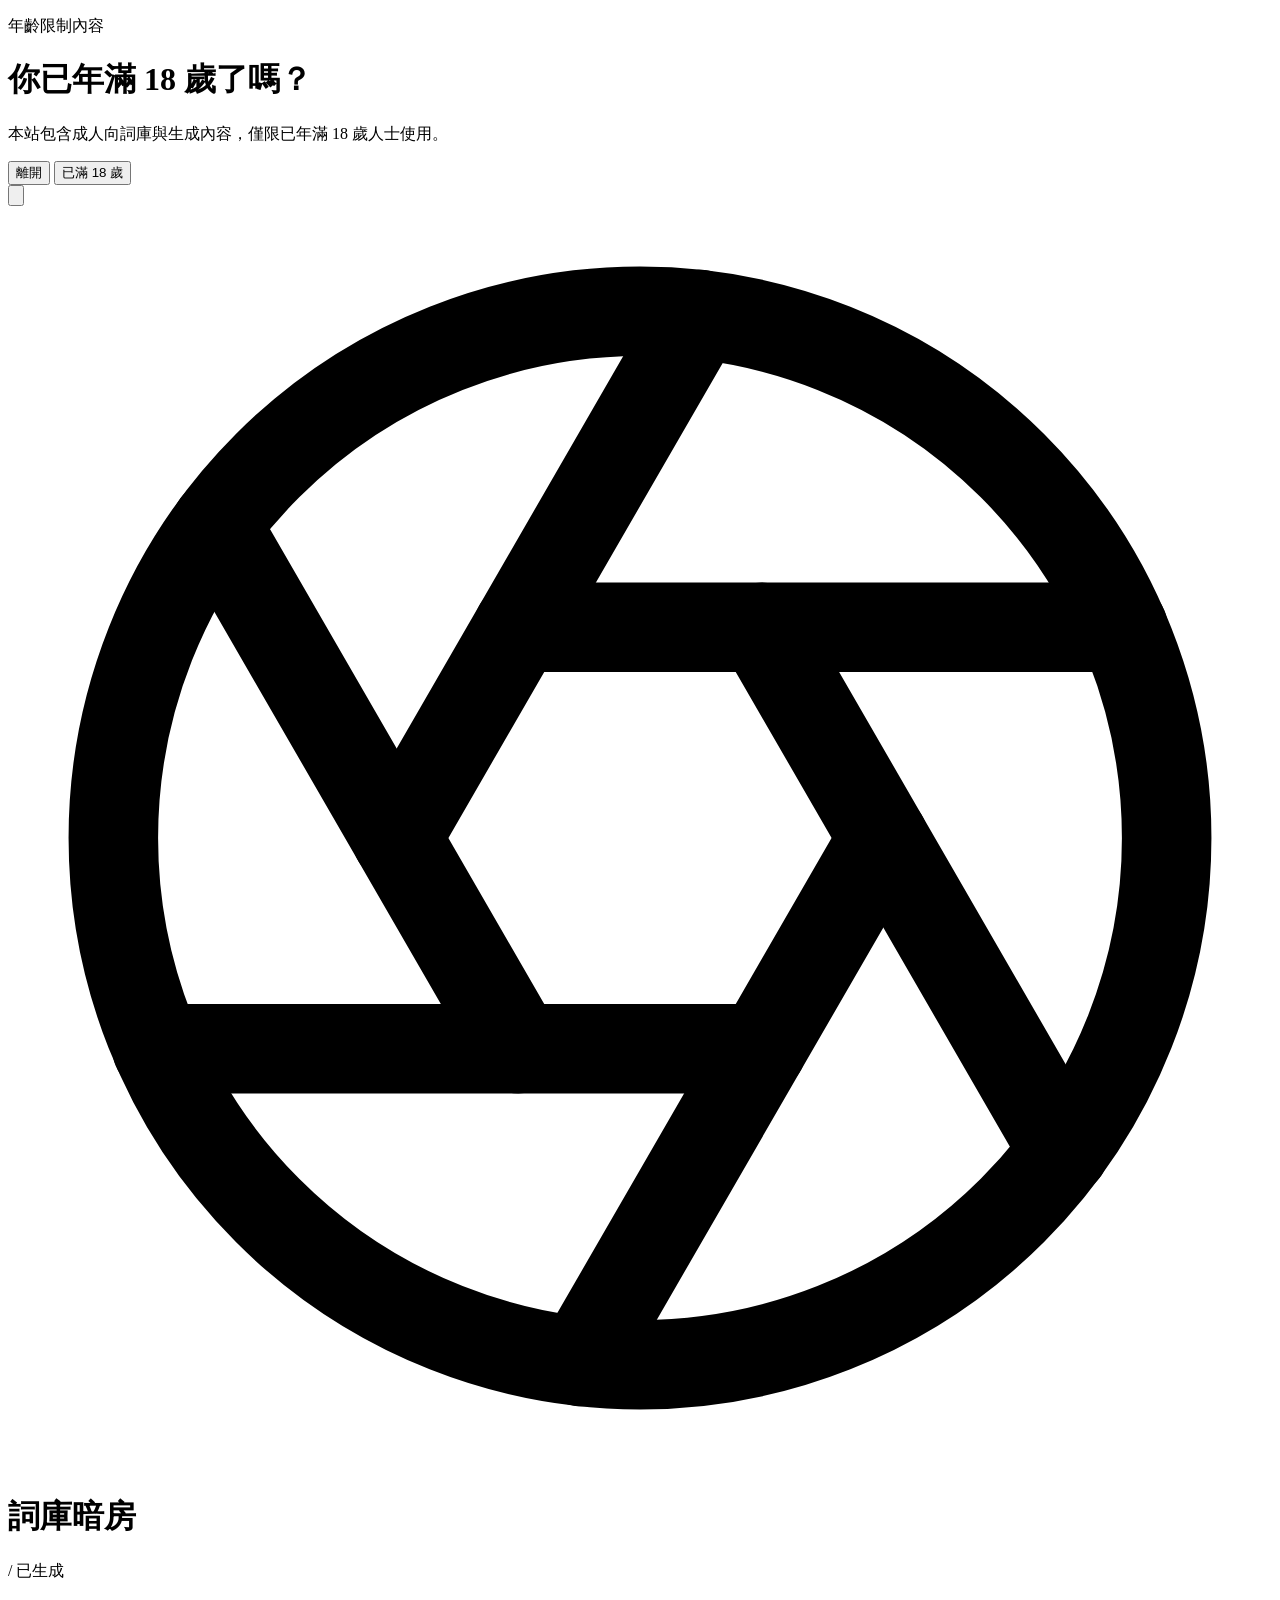
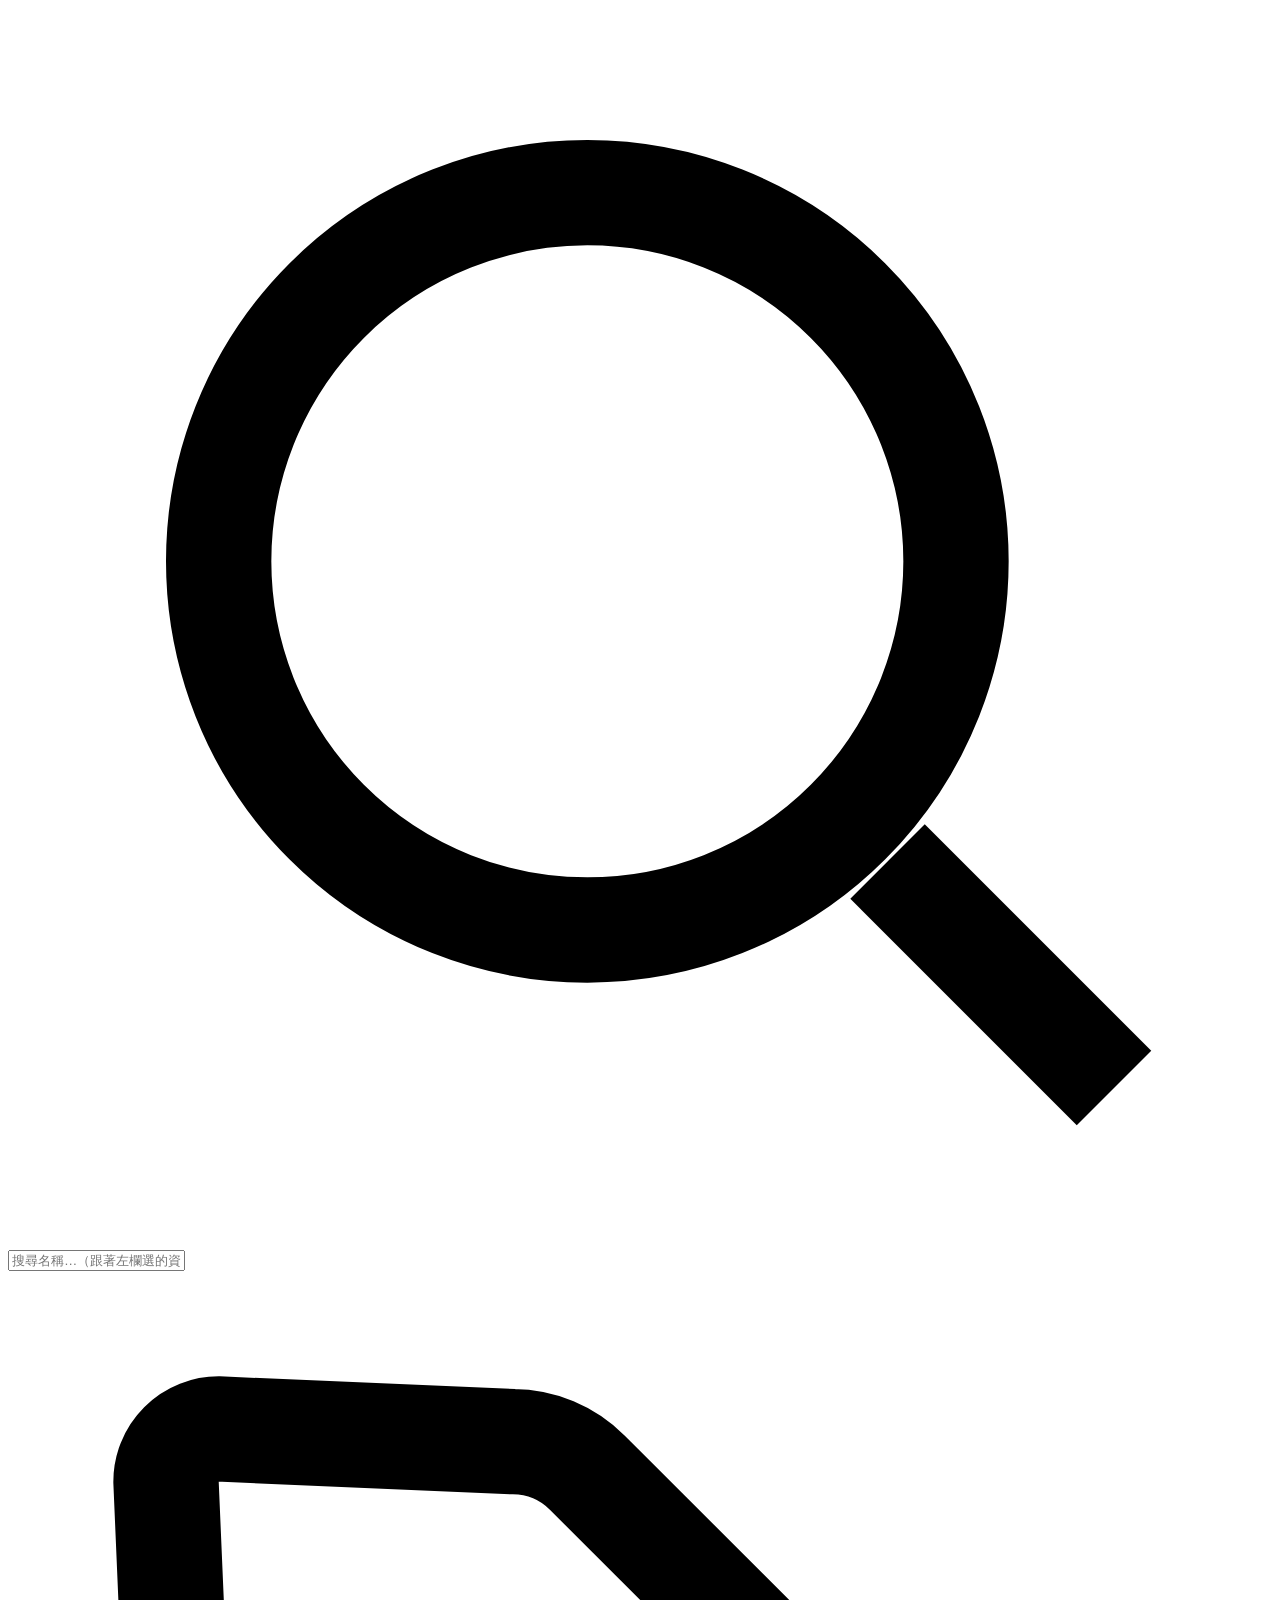
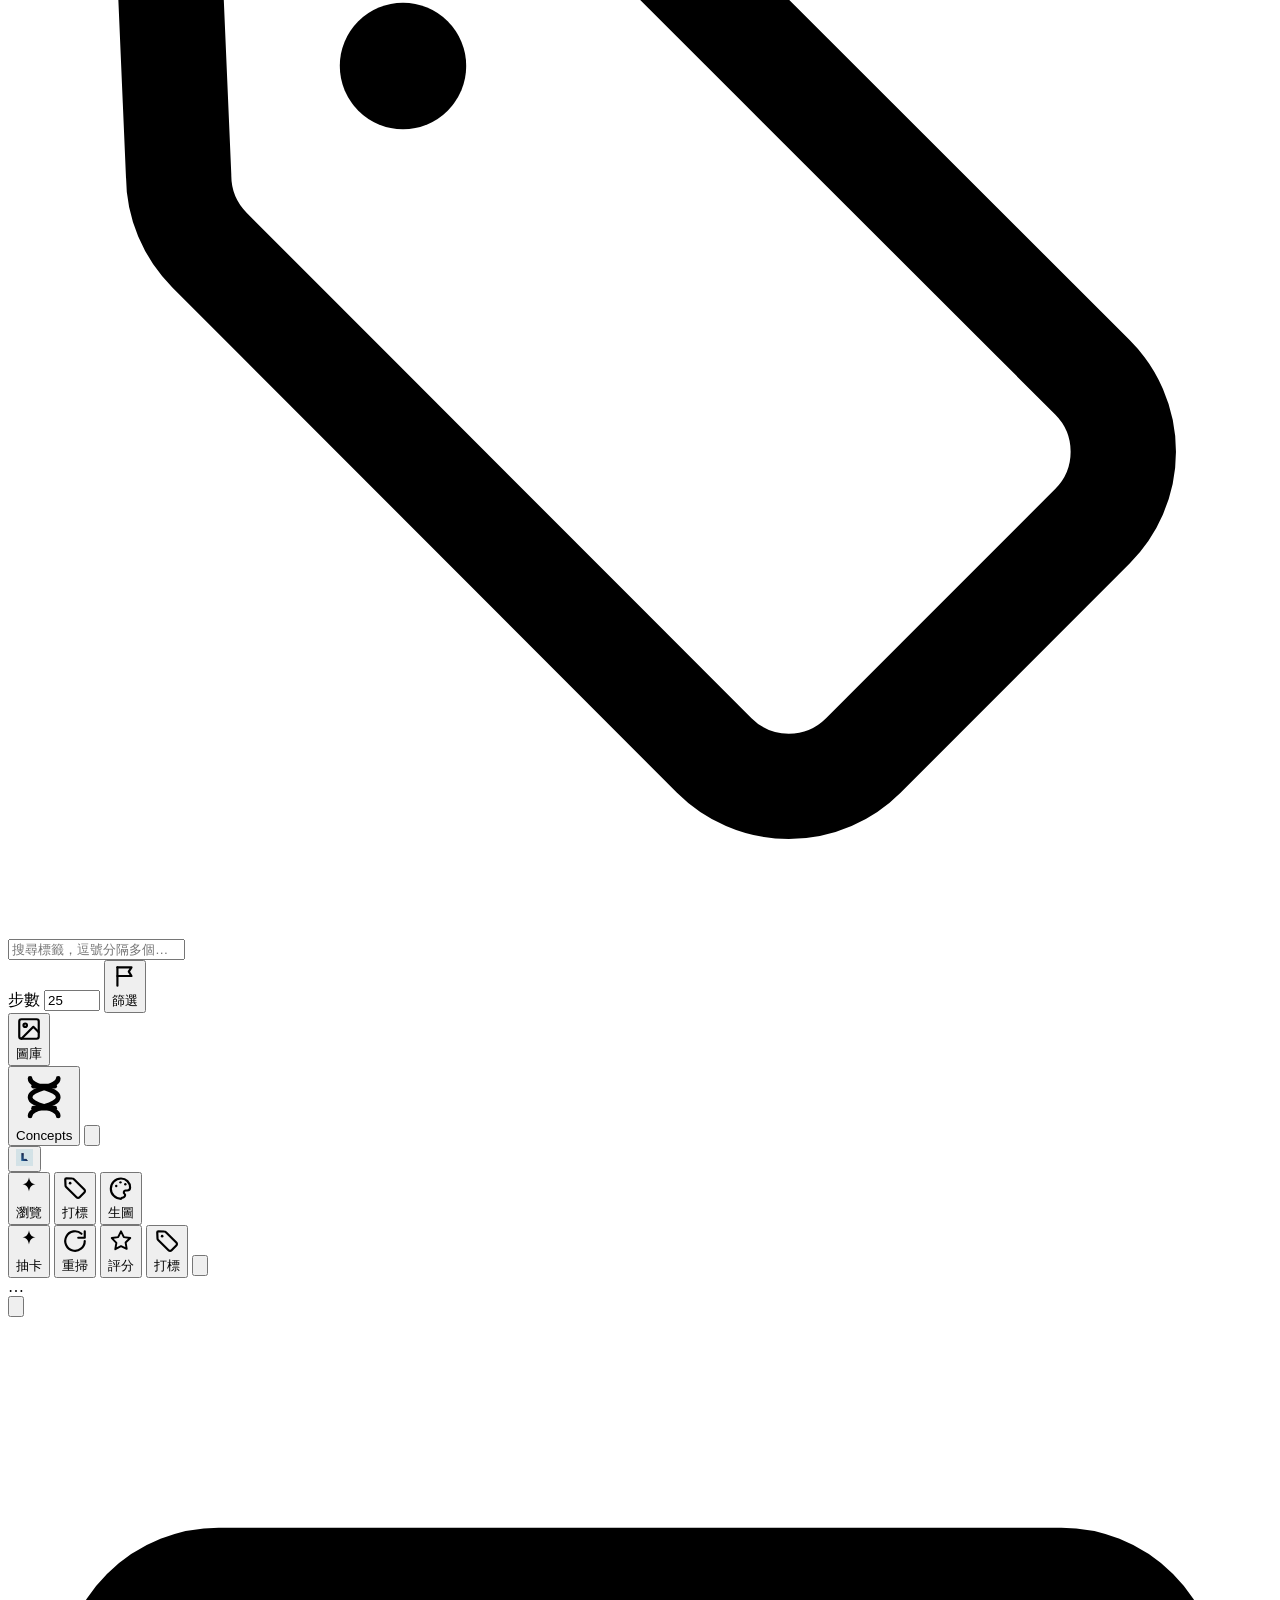
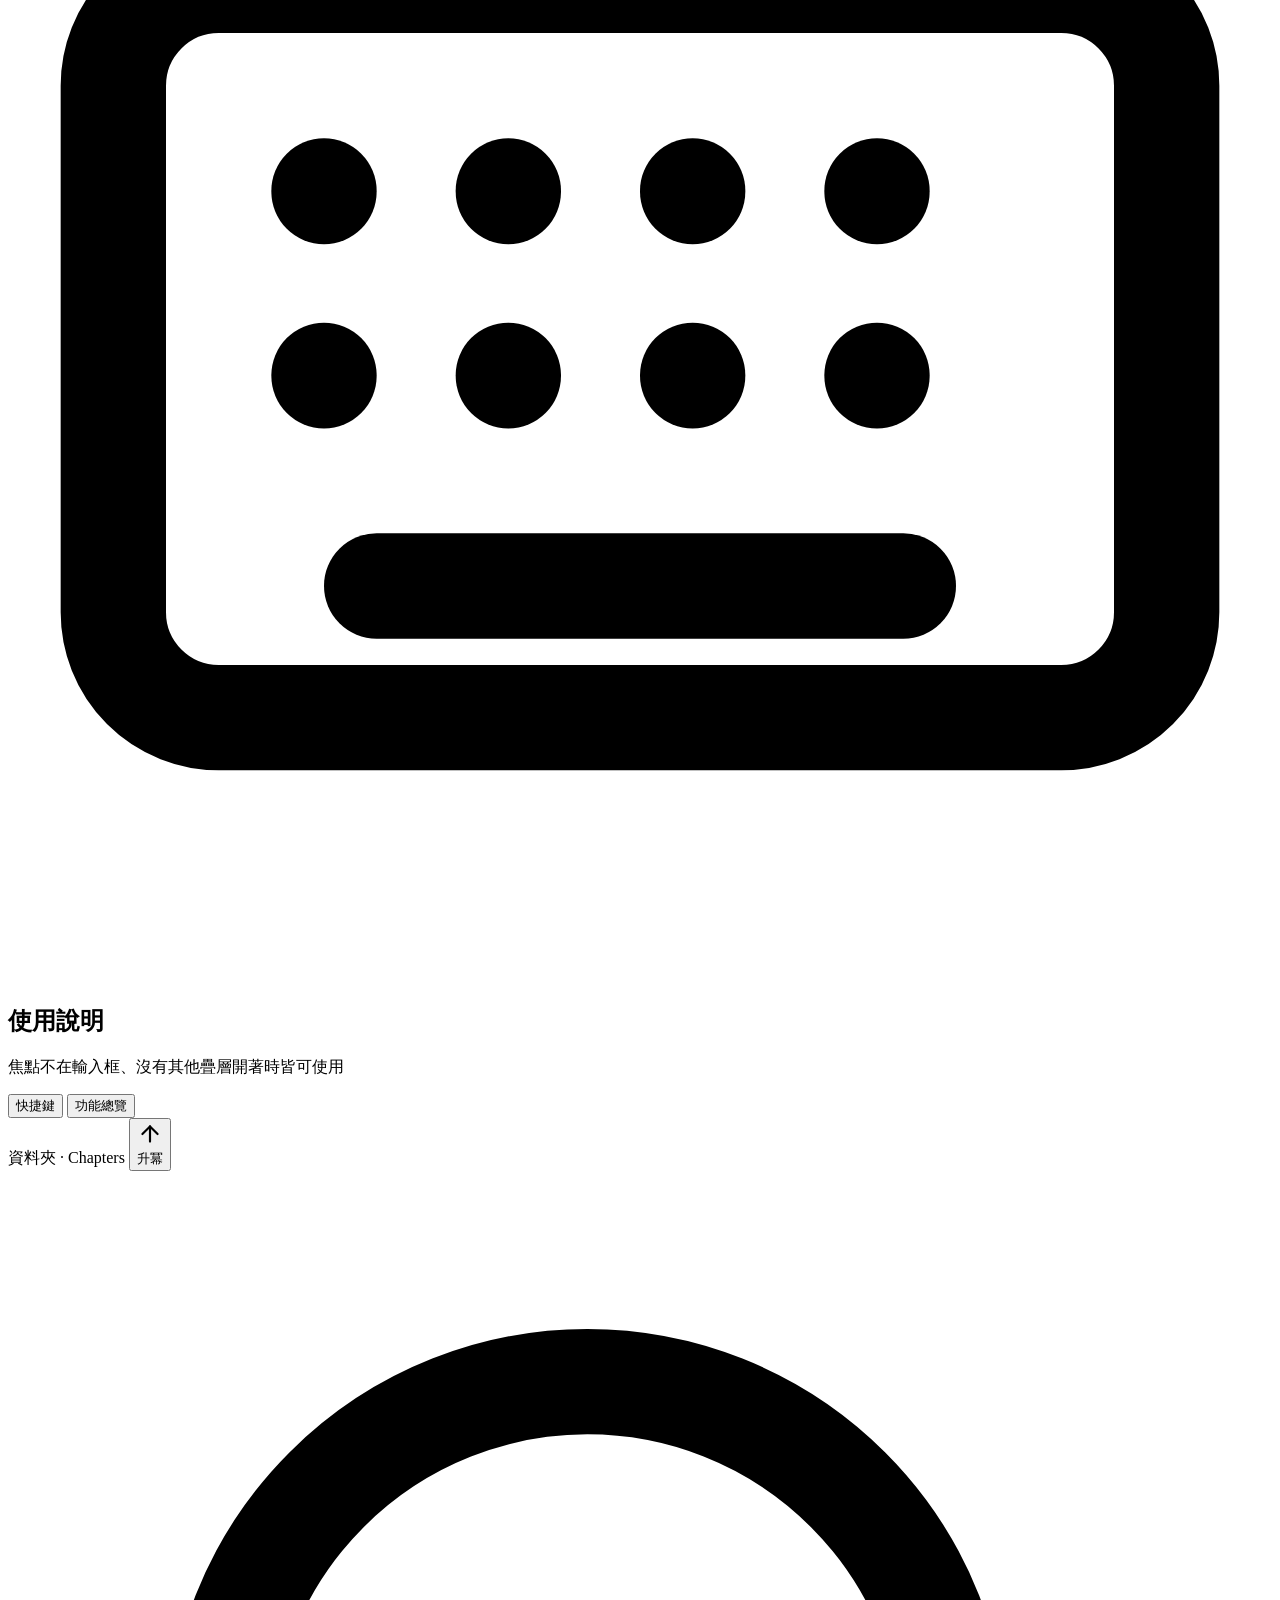
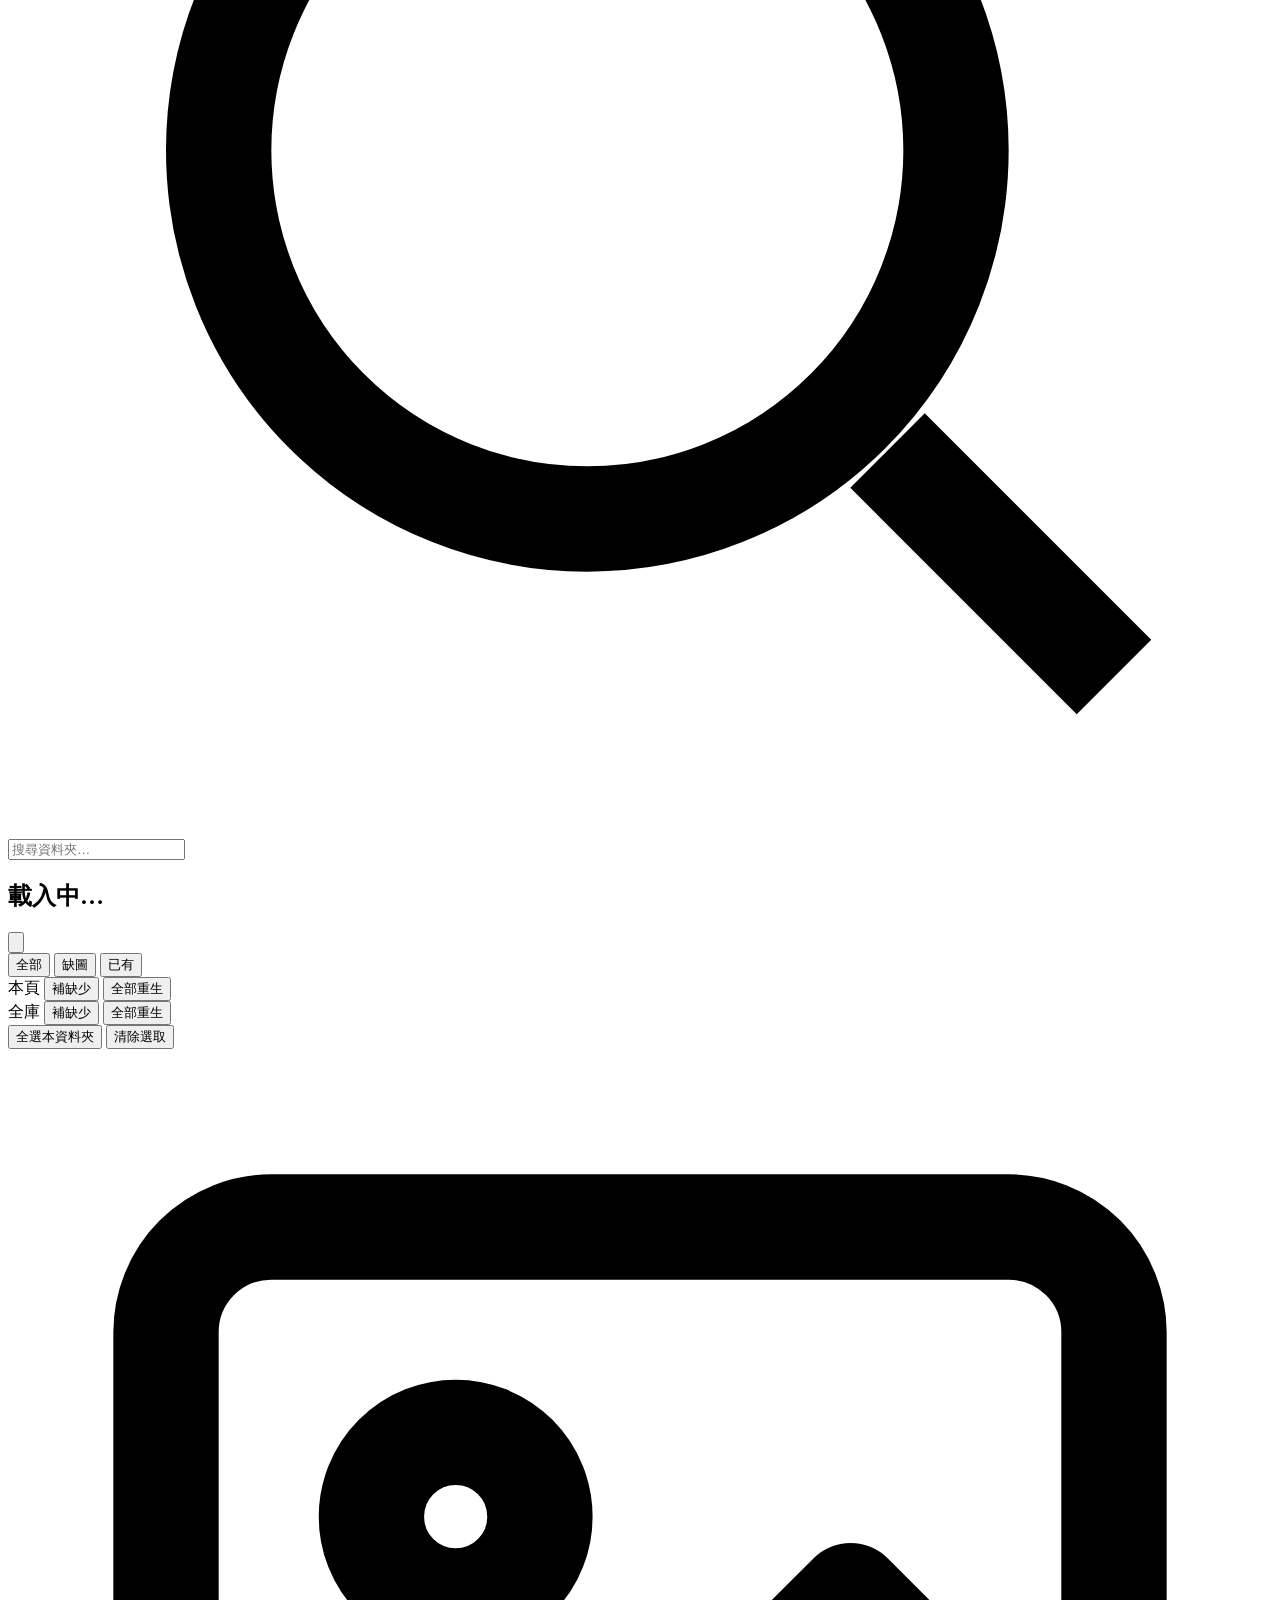
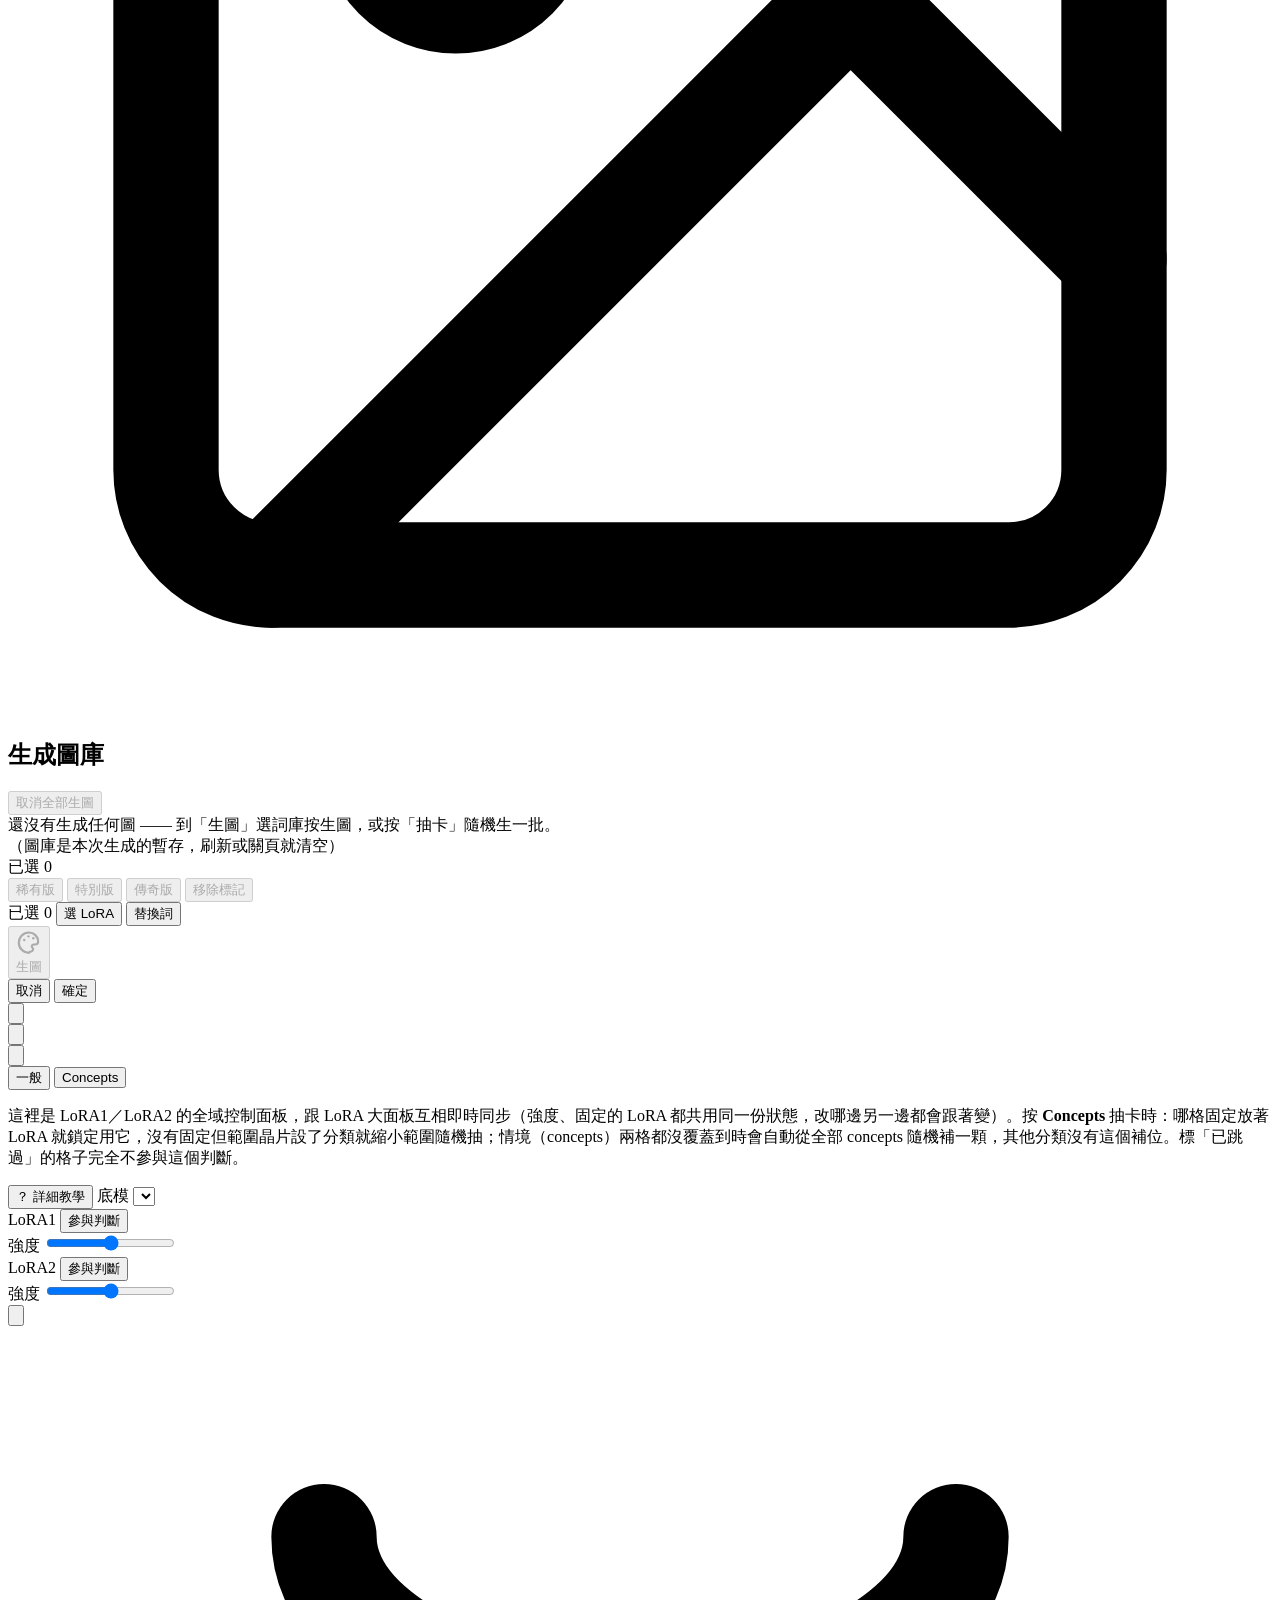
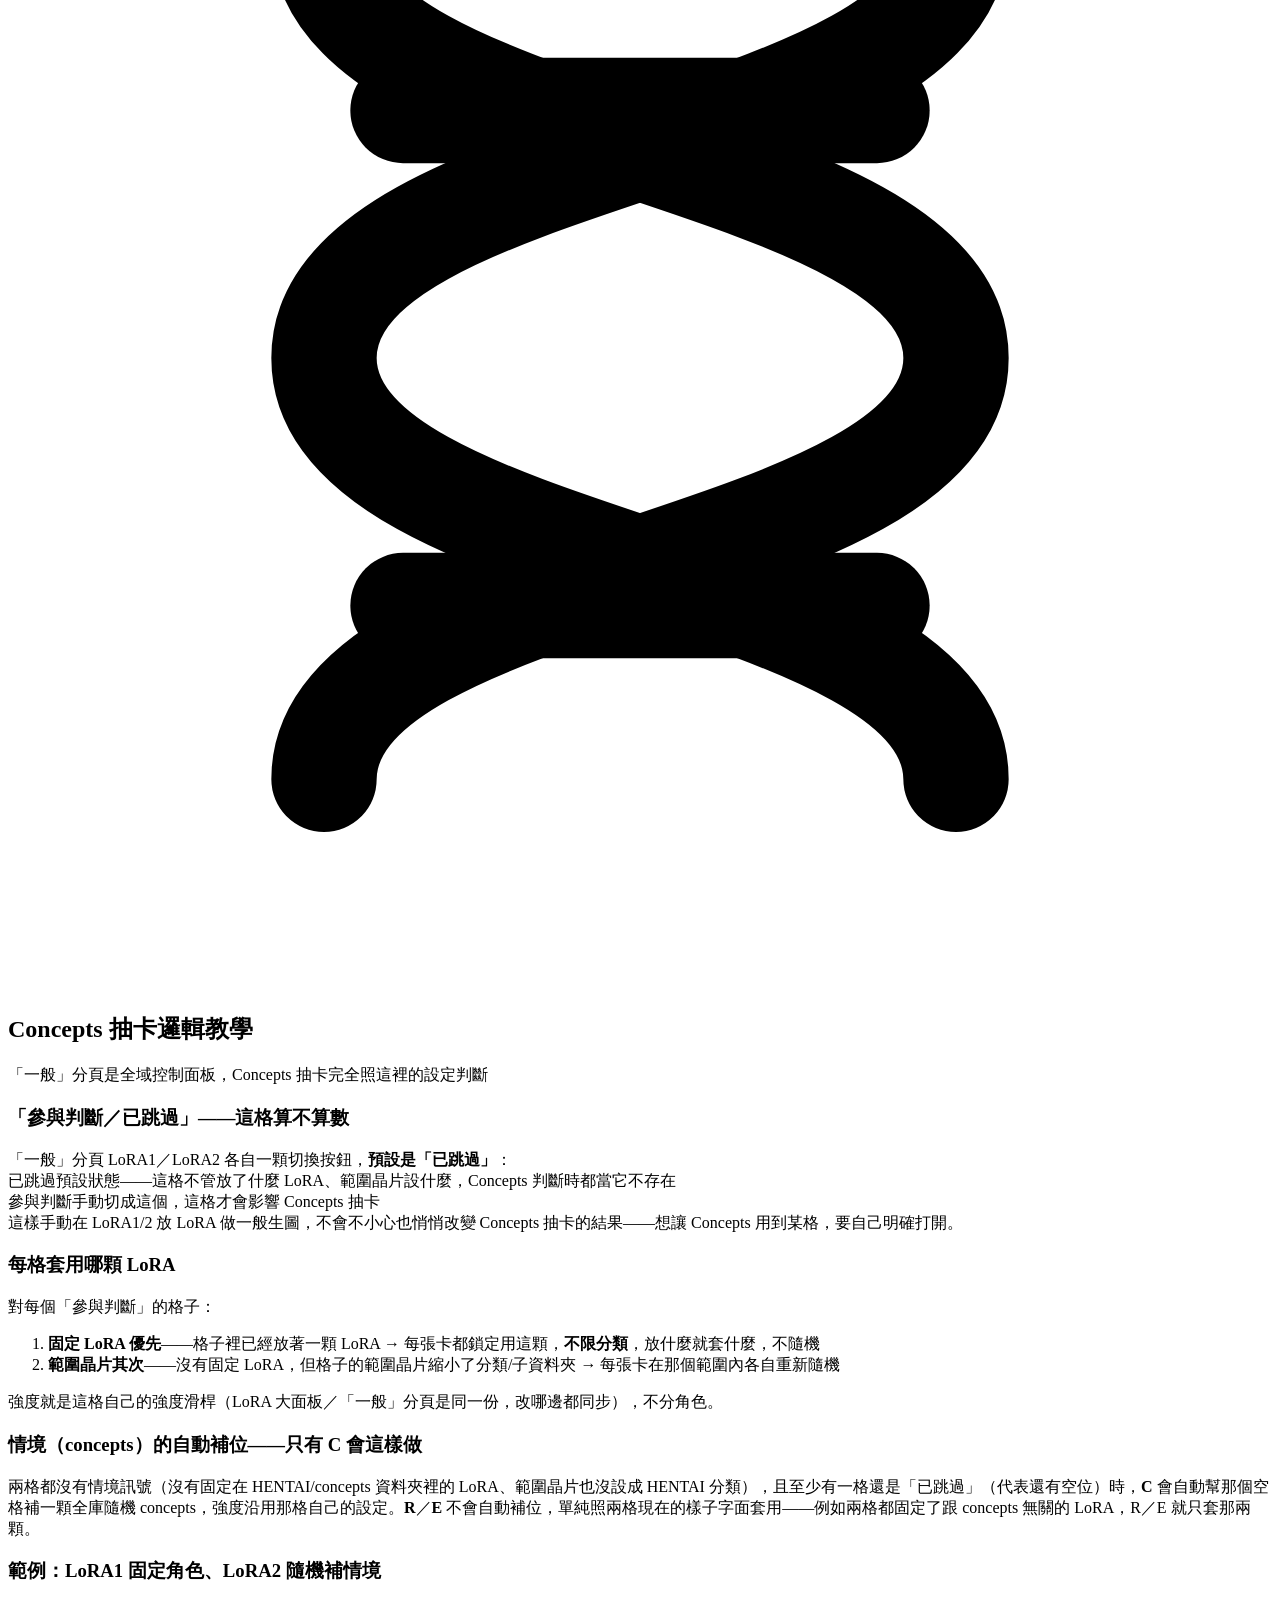
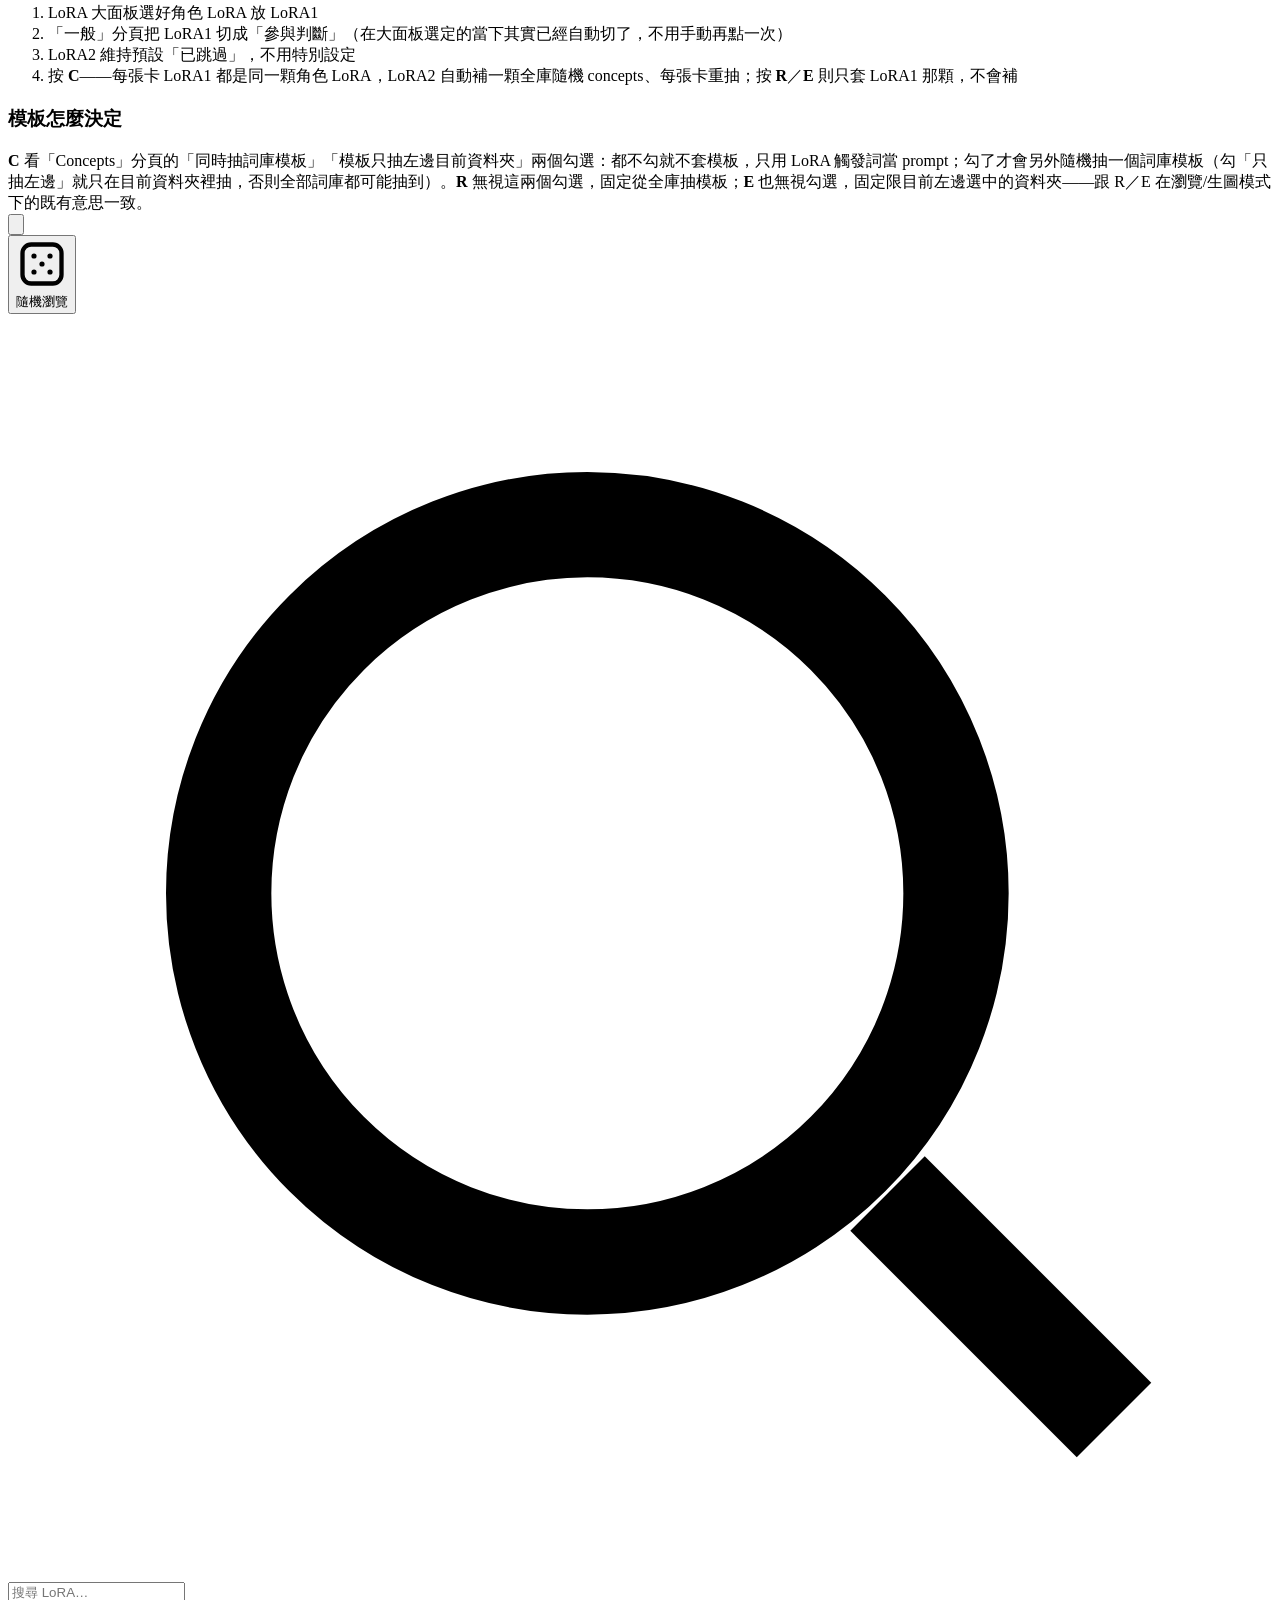
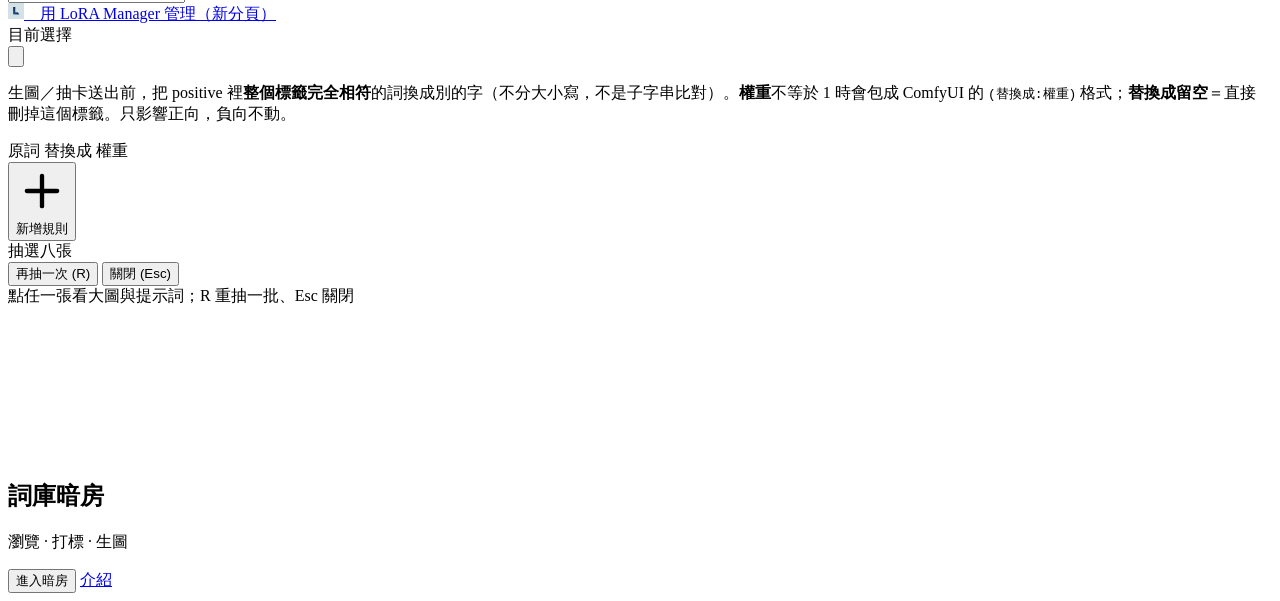
==== commit 10987132: "暗房：生圖/抽卡新增詞彙替換功能（可設權重，Illustrious/ComfyUI 加權語法） 需求是把 positive 裡特定標籤換成別的字，例如 milf → cute girl，還要能調權重。" ====
--- a/darkroom/index.html
+++ b/darkroom/index.html
@@ -193,10 +193,15 @@
   </div>
 </div>
 <!-- 生圖模式底部：選取詞庫 → 選 LoRA → 生圖。LoRA 挑選/trainedWords/強度全部搬進
-     #lora-modal 大面板（見下方），這裡只留「目前選的是誰」摘要鈕，開的是同一個大面板。 -->
+     #lora-modal 大面板（見下方），這裡只留「目前選的是誰」摘要鈕，開的是同一個大面板。
+     「替換詞」鈕開 #repl-modal：把 positive 裡的指定標籤換成別的字（可加權重），例如
+     milf → cute girl，套用點在後端 apply_replacements()（見 preview_ui.py），生圖與
+     抽卡共用同一個 _gen_one_worker() 都會生效。有規則啟用時 #repl-summary 會顯示摘要，
+     避免忘記自己開著替換、生出來的圖跟預期不一樣卻不知道為什麼。 -->
 <div class="tagbar" id="genbar">
   <span class="tagbar-count" id="gen-count">已選 0</span>
   <button class="ghost" id="lora-pick-btn" title="選一個 LoRA 套用（開大面板）"><span class="gen-pick-label">選 LoRA</span></button>
+  <button class="ghost" id="repl-pick-btn" title="設定詞彙替換規則（例如 milf → cute girl）"><span class="gen-pick-label">替換詞</span><span class="repl-summary" id="repl-summary" hidden></span></button>
   <div class="spacer"></div>
   <button class="primary" id="gen-run" disabled><svg class="btn-svg" viewBox="0 0 24 24" fill="none" stroke="currentColor" stroke-width="2" stroke-linecap="round" stroke-linejoin="round" aria-hidden="true"><path d="M12 22a9.4 9.4 0 0 1 0-18.8A8.4 8.4 0 0 1 20.4 11.6c0 1.5-1.2 2.7-2.7 2.7h-1.5a1.7 1.7 0 0 0-1 3c.4.3.6.7.6 1.1 0 1.5-1.4 2.7-2.9 2.6z"/><circle cx="7.6" cy="10.2" r="1.1" fill="currentColor" stroke="none"/><circle cx="11.5" cy="6.8" r="1.1" fill="currentColor" stroke="none"/><circle cx="16" cy="8.5" r="1.1" fill="currentColor" stroke="none"/></svg>生圖</button>
 </div>
@@ -385,6 +390,35 @@
     <div class="lm-right">
       <div class="lm-right-head">目前選擇</div>
       <div id="lm-current" class="lm-current"></div>
+    </div>
+  </div>
+</div>
+
+<!-- 詞彙替換規則：套用在生圖/抽卡的 positive（不動 negative）。沿用 .cs-modal 那套
+     置中彈窗殼（背景遮罩＋Esc＋✕都能關，跟 #cs-modal 同一種慣例），內容是動態表格
+     （JS 產生列，見 darkroom.js renderReplRows）。每列改動即時存檔（POST /api/replacements
+     整批覆蓋），跟 LoRA 大面板「選擇即時生效」同一套互動語言，不另外放儲存鈕。 -->
+<div class="cs-modal" id="repl-modal" inert>
+  <div class="cs-modal-inner" id="repl-modal-inner">
+    <button class="cs-modal-close" id="repl-modal-close" aria-label="關閉" title="關閉 (Esc)"><svg class="btn-svg" style="margin-right:0" viewBox="0 0 24 24" fill="none" stroke="currentColor" stroke-width="2" stroke-linecap="round" aria-hidden="true"><line x1="6" y1="6" x2="18" y2="18"/><line x1="18" y1="6" x2="6" y2="18"/></svg></button>
+    <p class="cs-hint">生圖／抽卡送出前，把 positive 裡<b>整個標籤完全相符</b>的詞換成別的字（不分大小寫，不是子字串比對）。<b>權重</b>不等於 1 時會包成 ComfyUI 的 <code>(替換成:權重)</code> 格式；<b>替換成留空</b>＝直接刪掉這個標籤。只影響正向，負向不動。</p>
+    <div class="repl-table" id="repl-table">
+      <div class="repl-row repl-row-head" aria-hidden="true">
+        <span class="repl-col-en"></span>
+        <span class="repl-col-match">原詞</span>
+        <span class="repl-col-arrow"></span>
+        <span class="repl-col-replace">替換成</span>
+        <span class="repl-col-weight">權重</span>
+        <span class="repl-col-del"></span>
+      </div>
+      <div id="repl-rows"></div>
+    </div>
+    <button type="button" class="ghost repl-add-btn" id="repl-add-btn"><svg class="btn-svg" viewBox="0 0 24 24" fill="none" stroke="currentColor" stroke-width="2" stroke-linecap="round" stroke-linejoin="round" aria-hidden="true"><line x1="12" y1="5" x2="12" y2="19"/><line x1="5" y1="12" x2="19" y2="12"/></svg>新增規則</button>
+    <p class="repl-err" id="repl-err" hidden></p>
+    <div class="repl-preview" id="repl-preview" hidden>
+      <div class="repl-preview-head">預覽（目前選取的第一個詞庫）</div>
+      <div class="repl-preview-before" id="repl-preview-before"></div>
+      <div class="repl-preview-after" id="repl-preview-after"></div>
     </div>
   </div>
 </div>
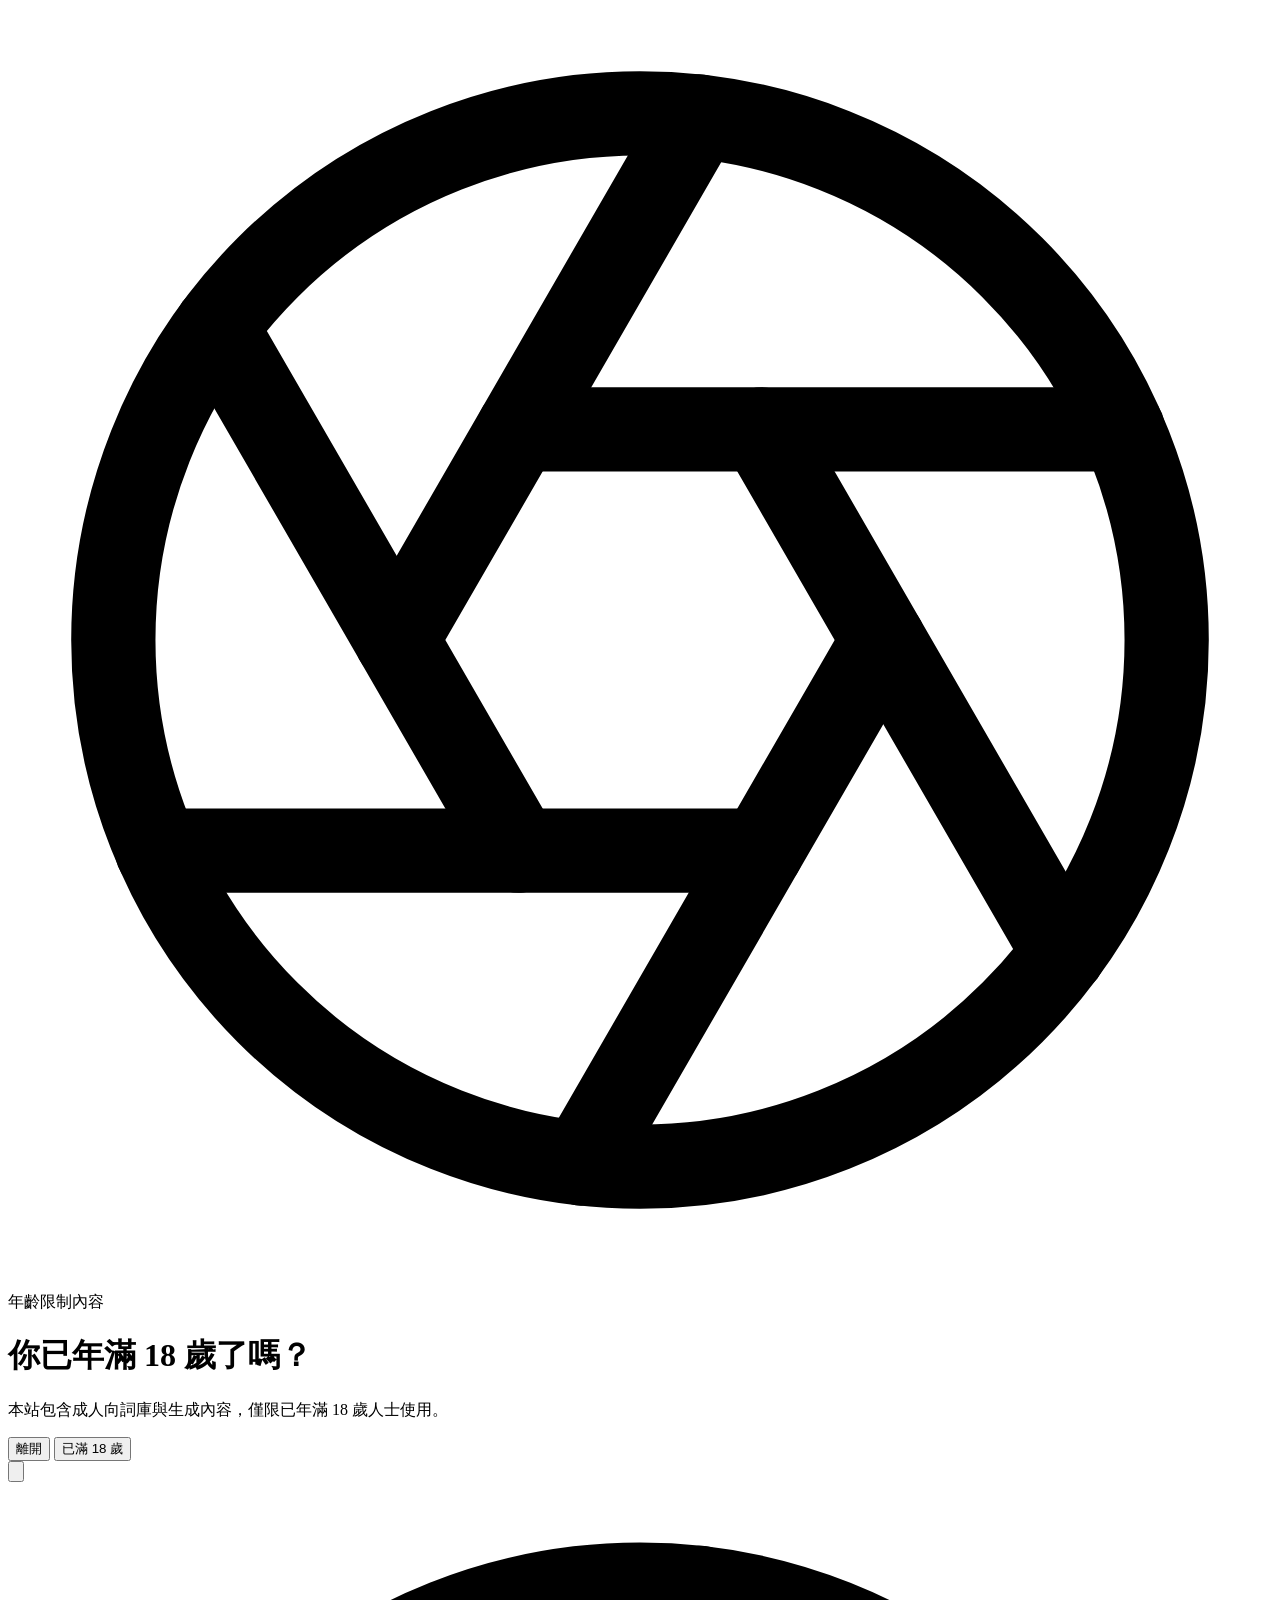
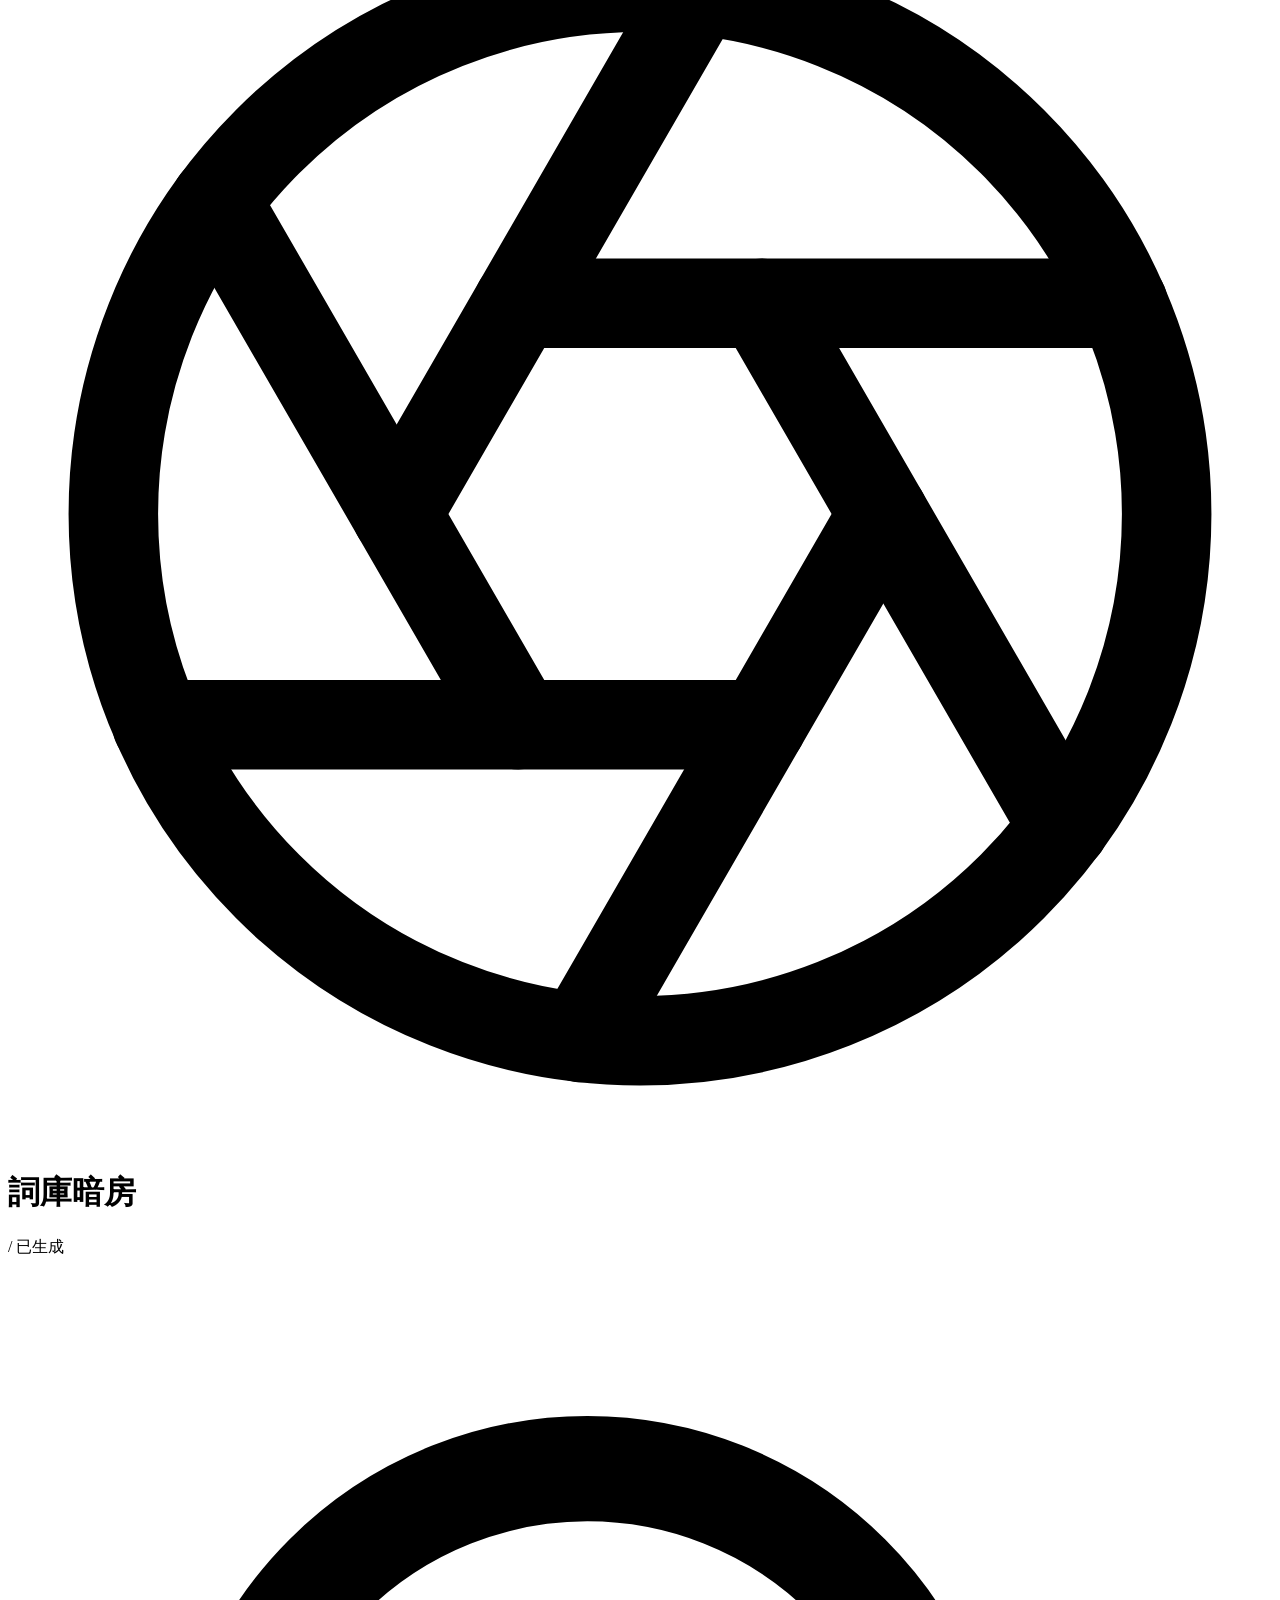
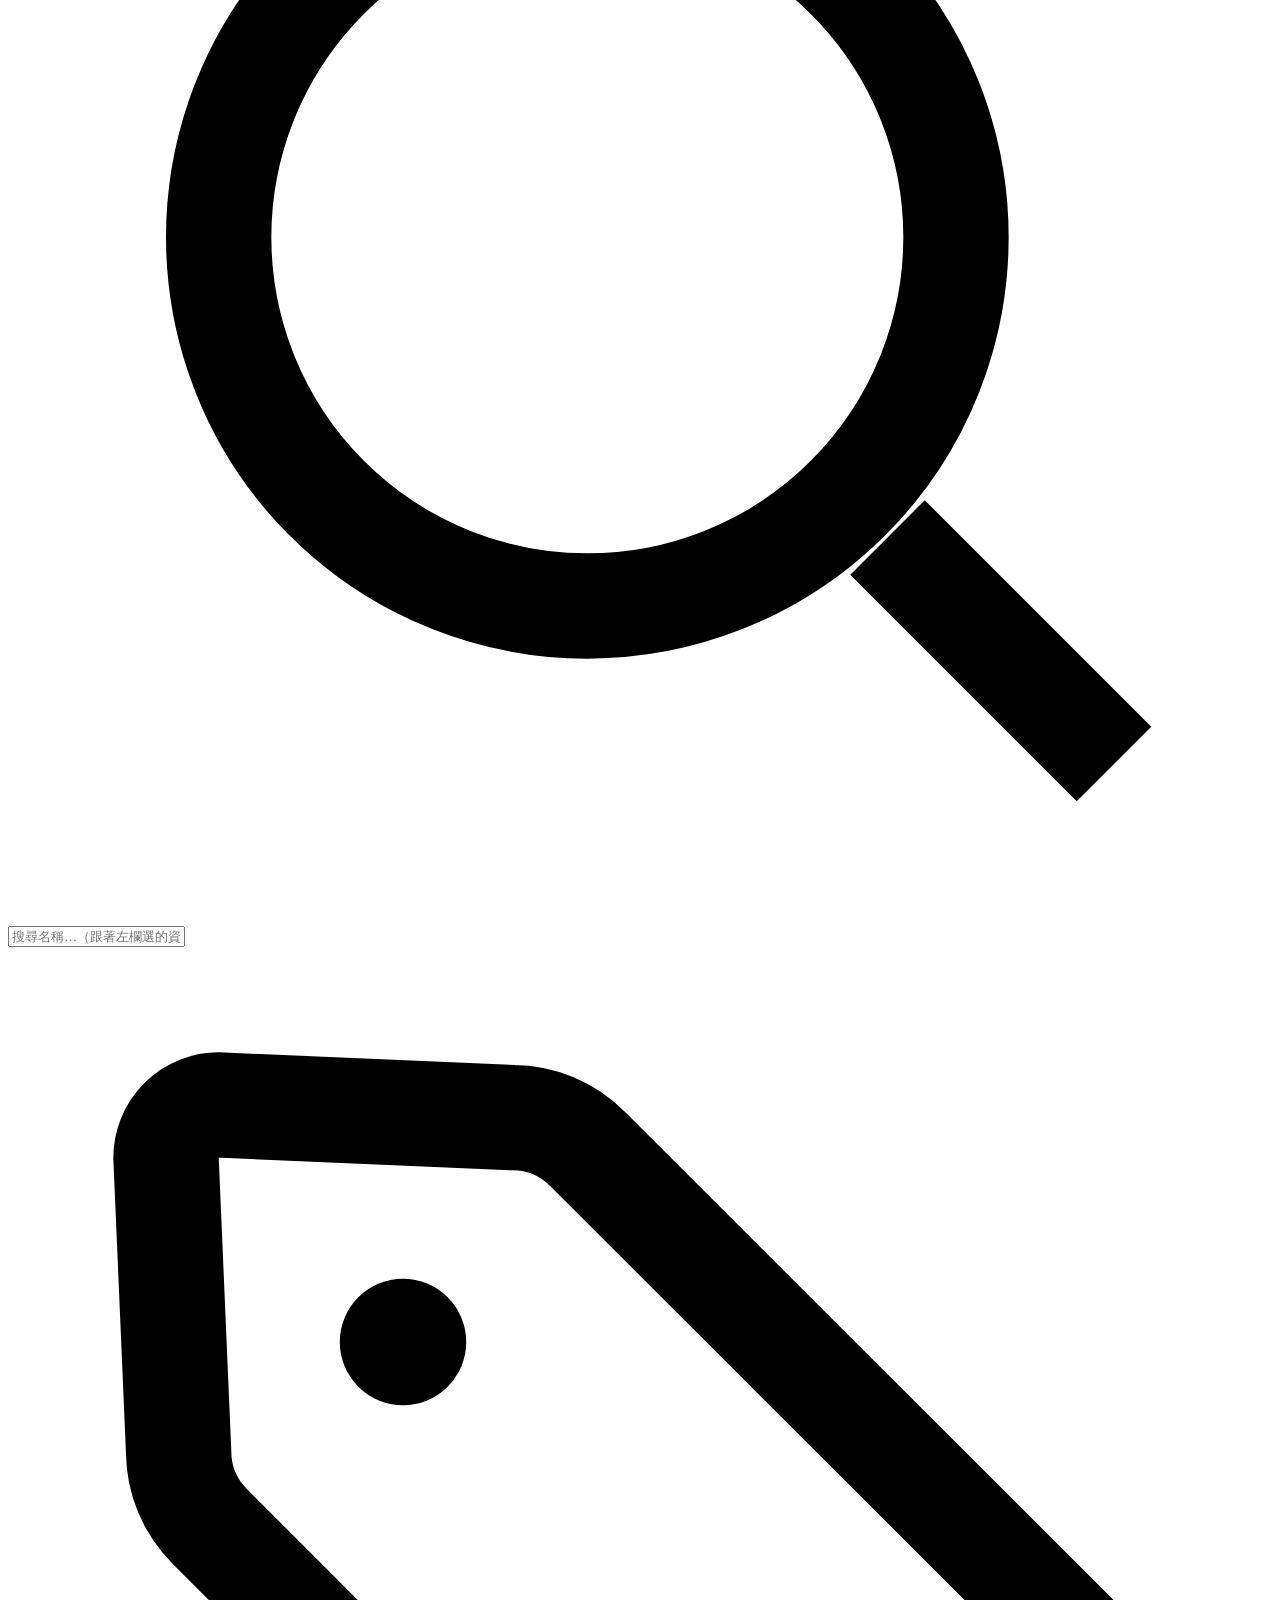
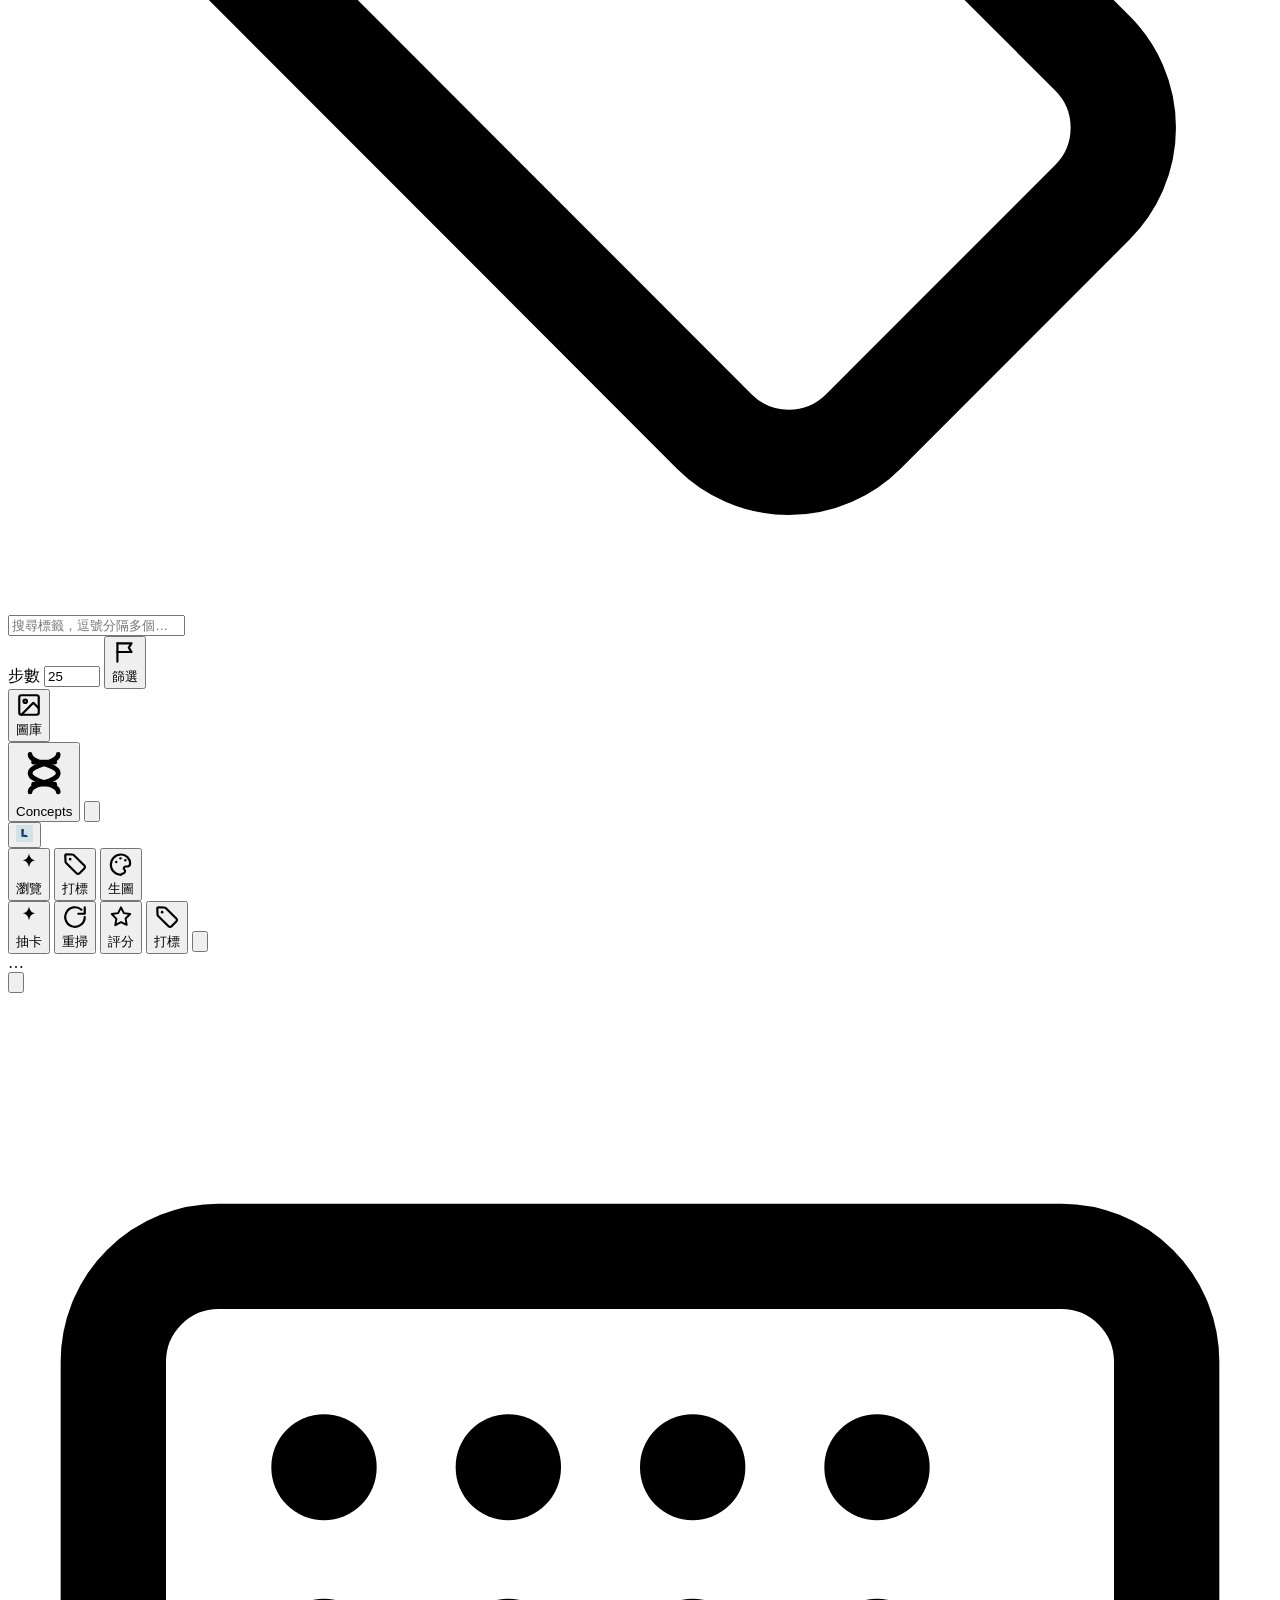
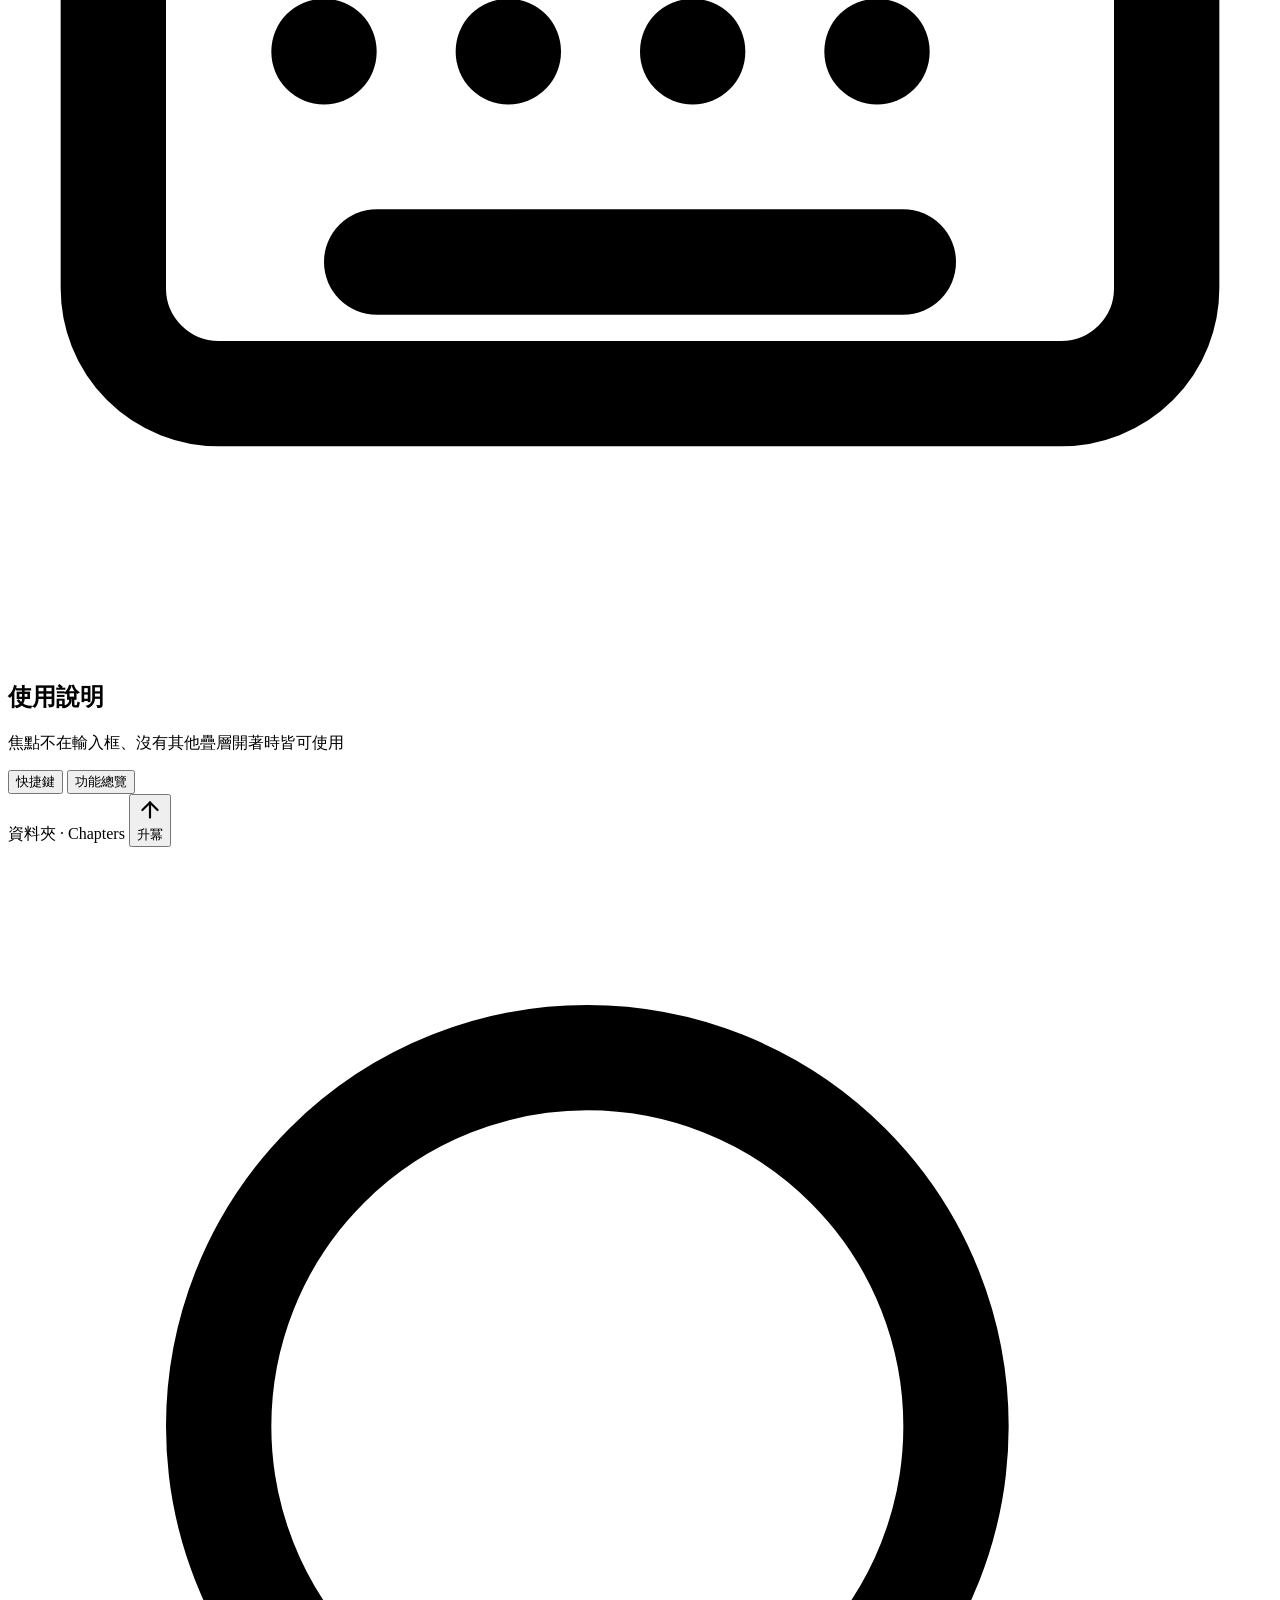
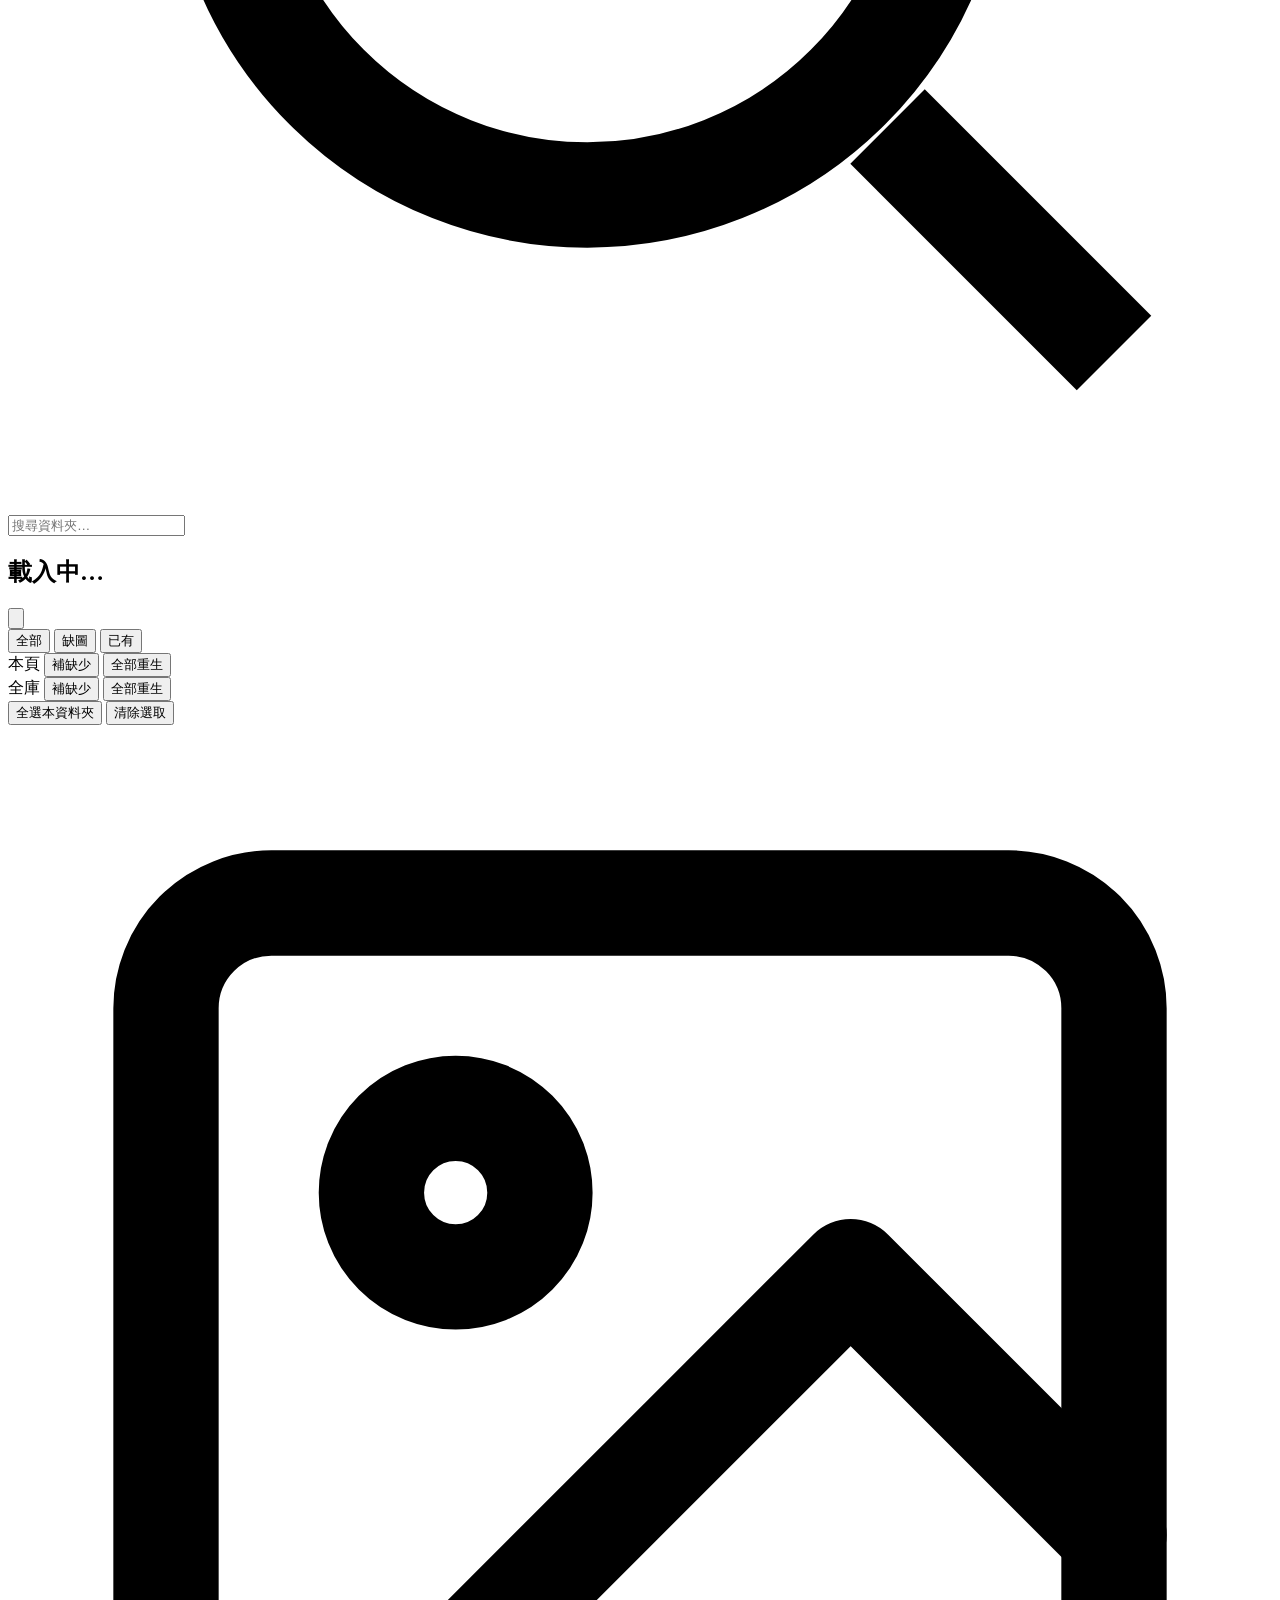
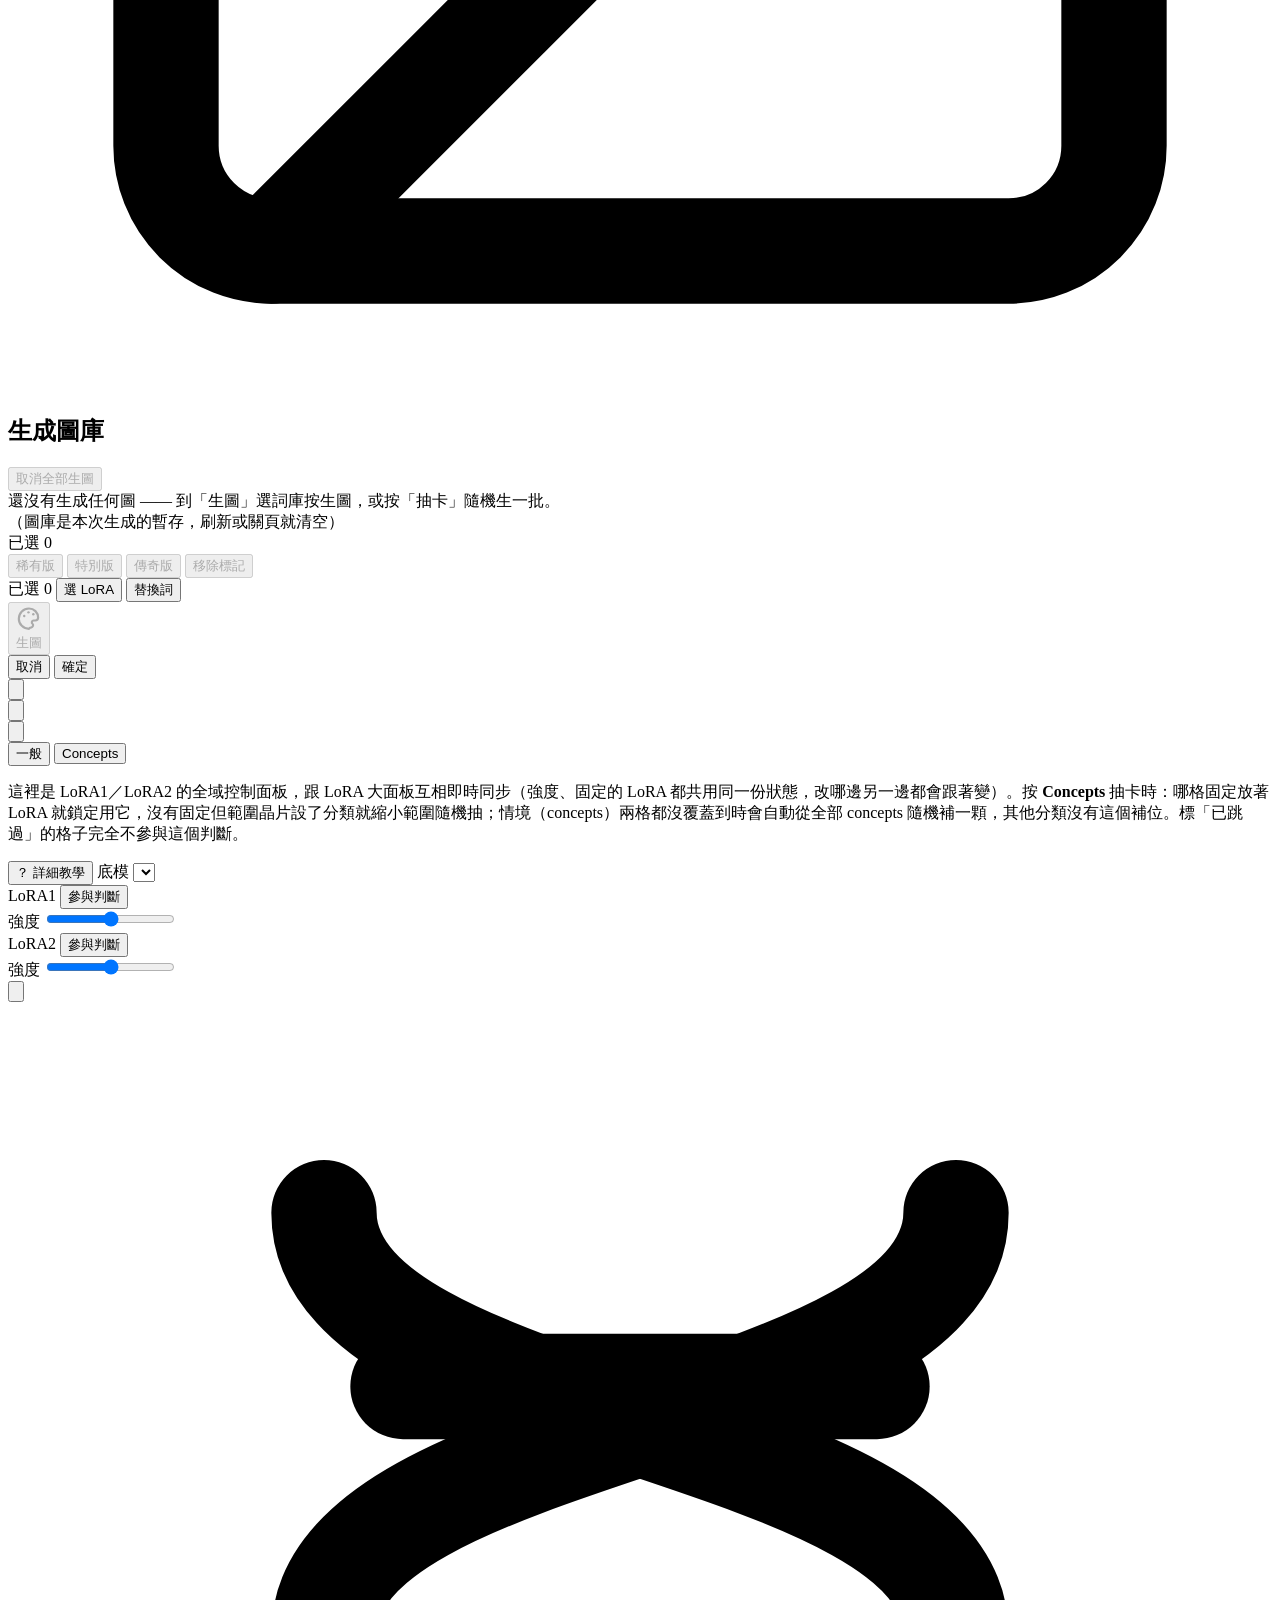
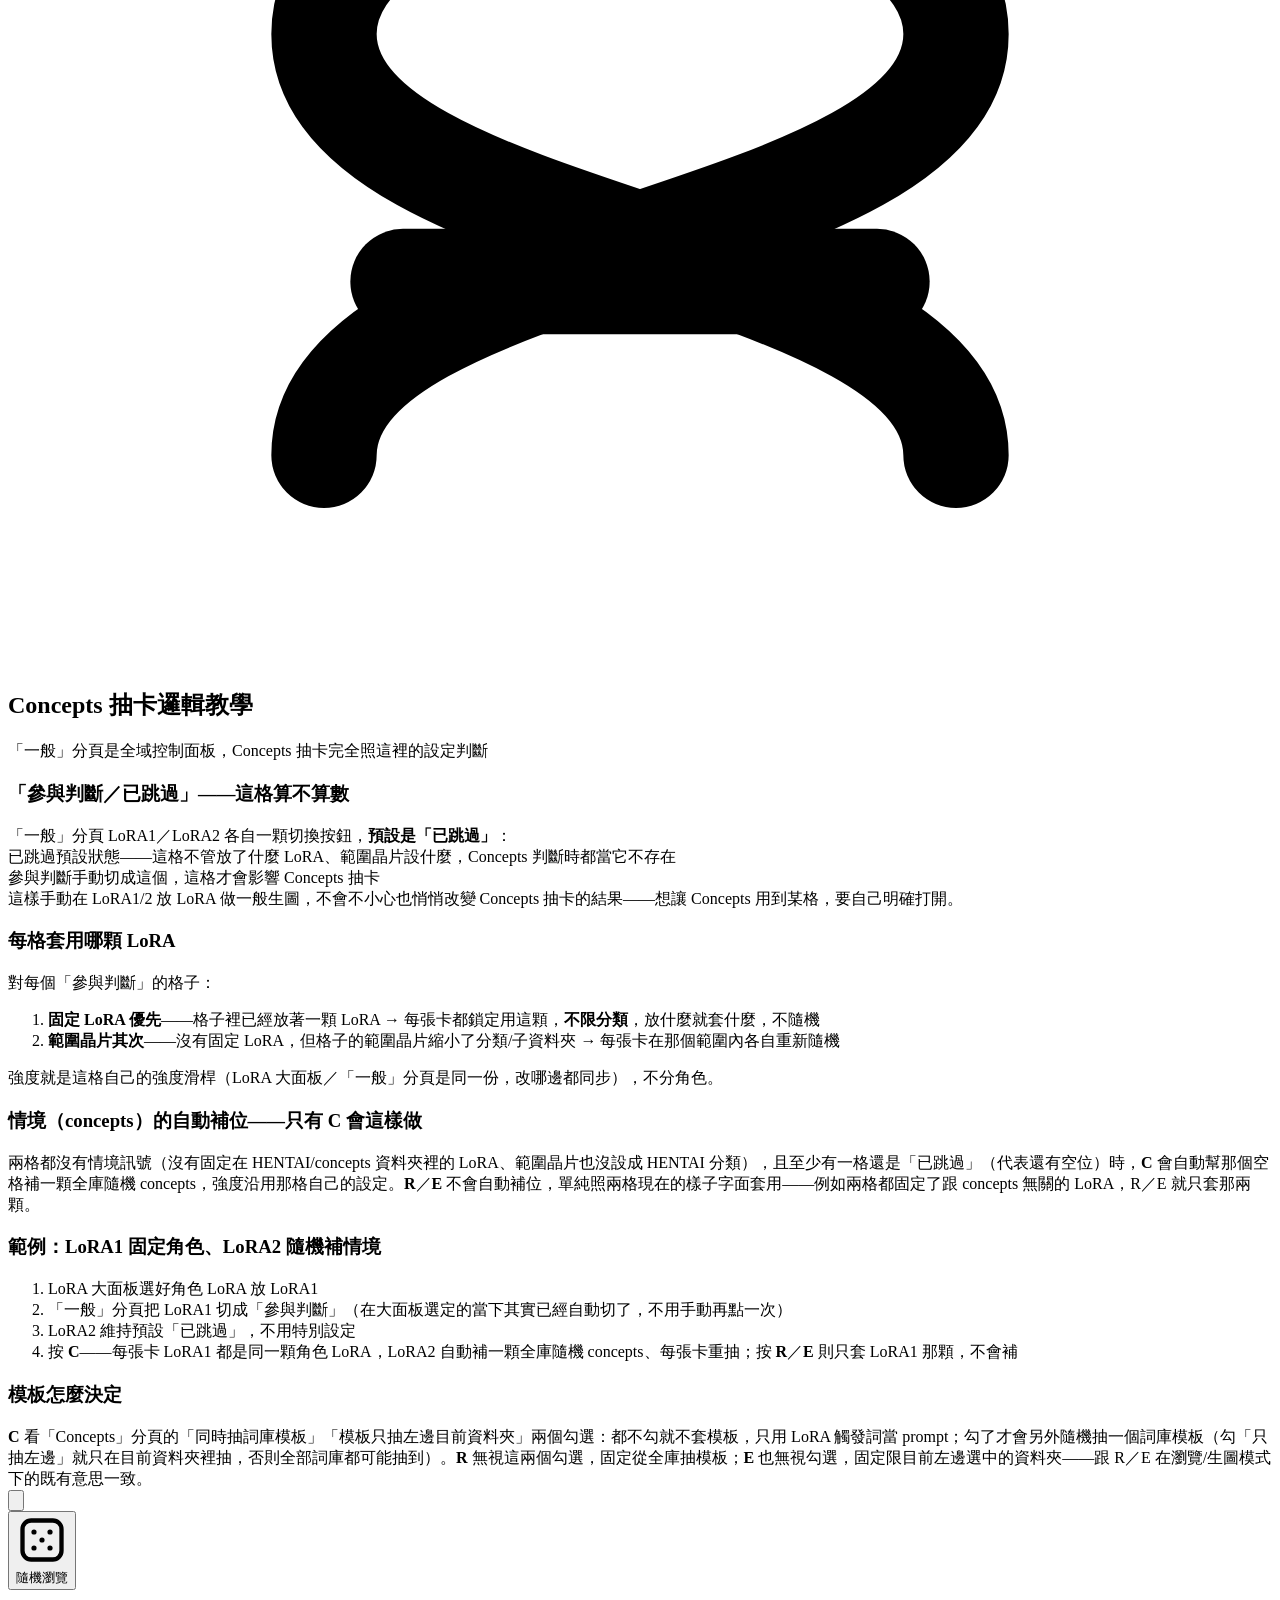
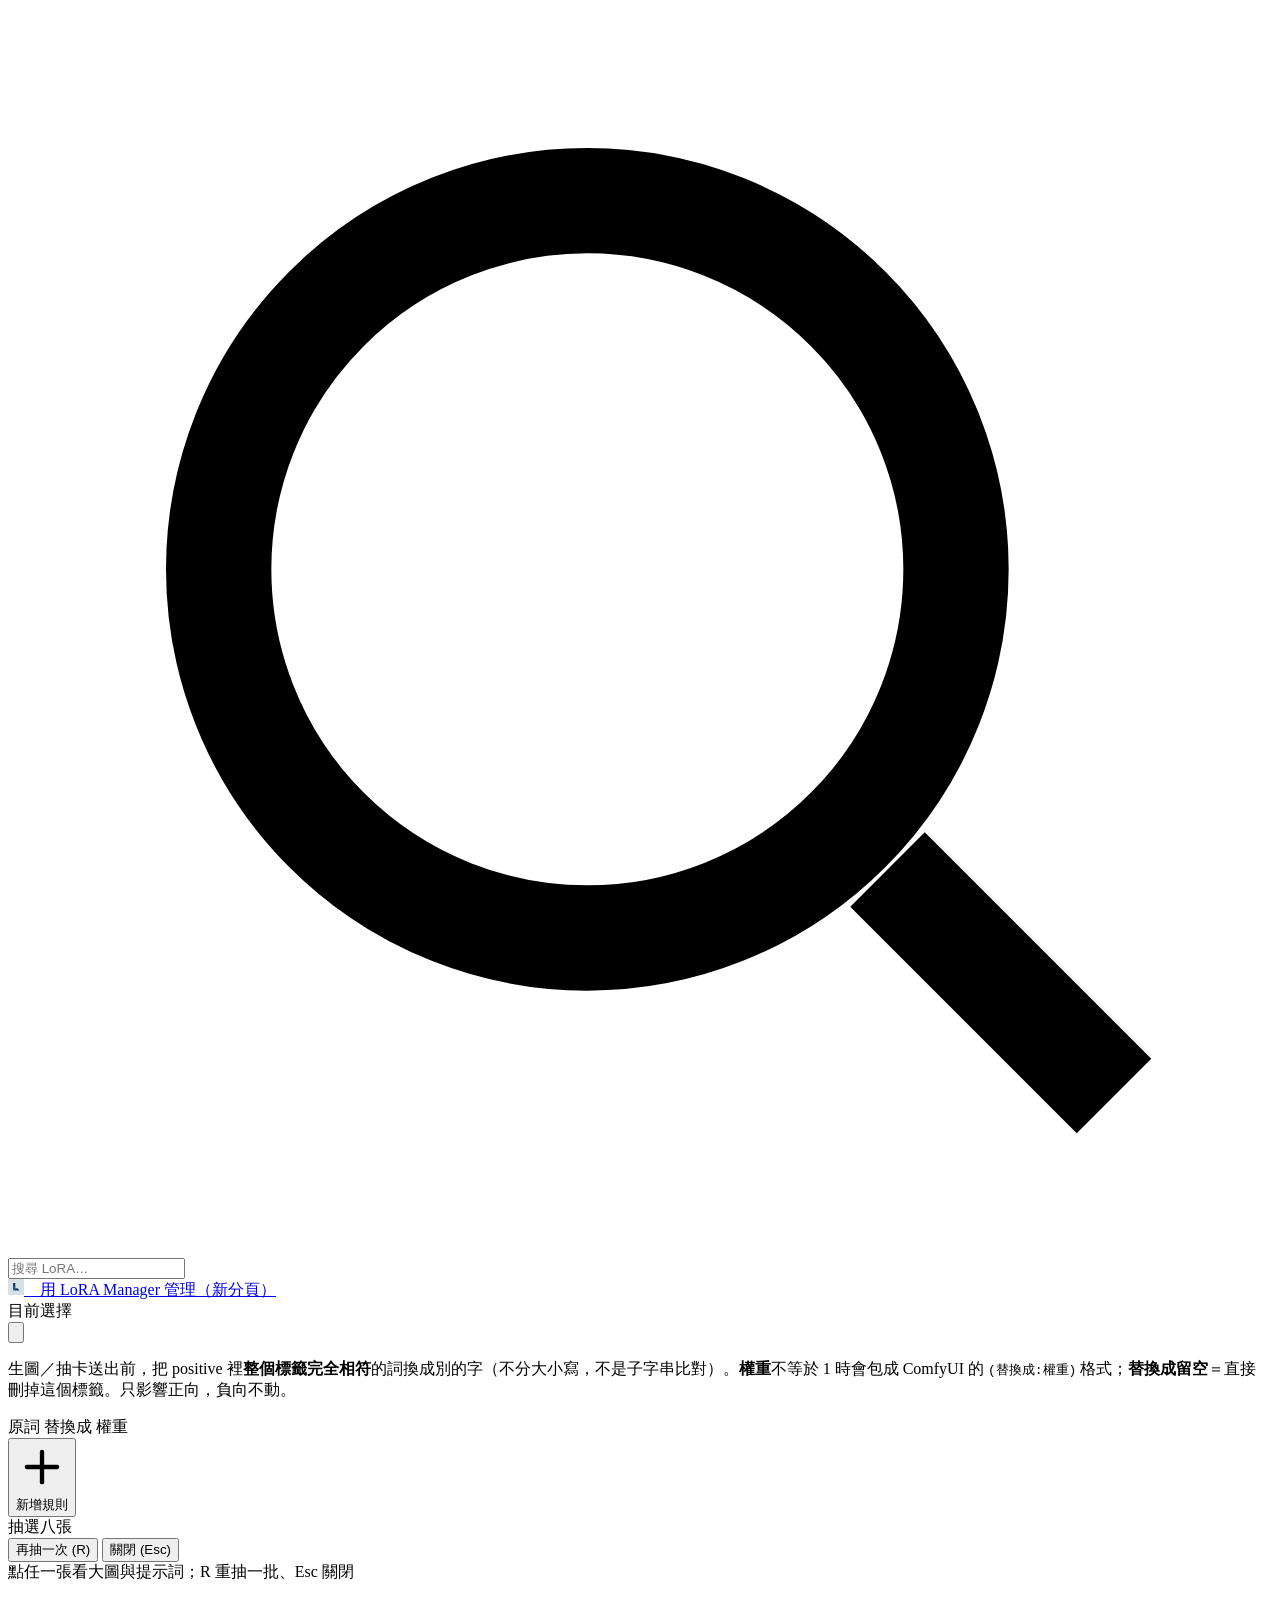
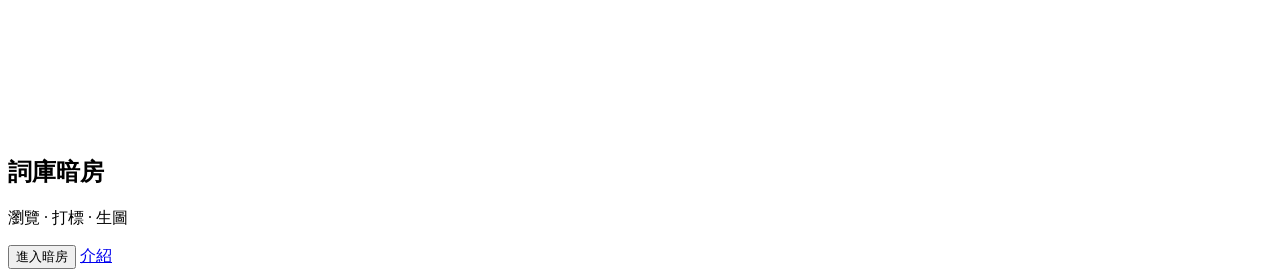
==== commit a8179822: "年齡閘改成安全燈語彙，不再是通用警告紅框 年齡閘是進站看到的第一個畫面，但它原本用的是一組寫死的紅（#e24b4a / #3a1414 / #0a0a0a，一個 token 都沒用到），語彙是任何網站" ====
--- a/darkroom/index.html
+++ b/darkroom/index.html
@@ -14,12 +14,13 @@
      記錄「這次瀏覽階段已確認」，分頁/瀏覽器關掉才重問，一般重整與硬重整都不用再問。 -->
 <div id="age-gate">
   <div class="age-gate-card">
+    <svg class="age-gate-ap" viewBox="0 0 24 24" fill="none" stroke="currentColor" stroke-width="1.6" stroke-linecap="round" stroke-linejoin="round" aria-hidden="true"><circle cx="12" cy="12" r="10"/><line x1="14.31" y1="8" x2="20.05" y2="17.94"/><line x1="9.69" y1="8" x2="21.17" y2="8"/><line x1="7.38" y1="12" x2="13.12" y2="2.06"/><line x1="9.69" y1="16" x2="3.95" y2="6.06"/><line x1="14.31" y1="16" x2="2.83" y2="16"/><line x1="16.62" y1="12" x2="10.88" y2="21.94"/></svg>
     <p class="age-gate-eyebrow">年齡限制內容</p>
     <h1>你已年滿 18 歲了嗎？</h1>
     <p class="age-gate-body">本站包含成人向詞庫與生成內容，僅限已年滿 18 歲人士使用。</p>
     <div class="age-gate-actions">
-      <button id="age-gate-leave" class="age-gate-no">離開</button>
-      <button id="age-gate-enter" class="age-gate-yes">已滿 18 歲</button>
+      <button id="age-gate-leave" class="age-gate-no ghost">離開</button>
+      <button id="age-gate-enter" class="age-gate-yes primary">已滿 18 歲</button>
     </div>
   </div>
 </div>
@@ -375,9 +376,9 @@
       <!-- 子資料夾晶片：只在選了非「全部」分類、且該分類底下真的有子資料夾（如
            Character/other、Character/manhwa）時才出現。獨立容器，跟 #lm-cats 分開重建。 -->
       <div id="lm-subcats" class="lm-subcats"></div>
-      <!-- 隨機瀏覽：沿用詞庫抽卡同一套塔羅發牌/翻牌，改抽 LoRA。獨立一列（不塞進
+      <!-- 隨機瀏覽：沿用詞庫抽卡同一套顯影節奏，改抽 LoRA。獨立一列（不塞進
            #lm-cats，那個 div 每次 renderLmCats() 都會整個重建，塞進去會被清掉）。 -->
-      <button class="ghost lm-random-btn" id="lm-random-btn" title="隨機瀏覽 LoRA（塔羅式呈現，點一張直接選中）"><svg class="btn-svg" viewBox="0 0 24 24" fill="none" stroke="currentColor" stroke-width="2" stroke-linecap="round" stroke-linejoin="round" aria-hidden="true"><rect x="3" y="3" width="18" height="18" rx="4"/><circle cx="8.3" cy="8.3" r="1.2" fill="currentColor" stroke="none"/><circle cx="15.7" cy="8.3" r="1.2" fill="currentColor" stroke="none"/><circle cx="12" cy="12" r="1.2" fill="currentColor" stroke="none"/><circle cx="8.3" cy="15.7" r="1.2" fill="currentColor" stroke="none"/><circle cx="15.7" cy="15.7" r="1.2" fill="currentColor" stroke="none"/></svg>隨機瀏覽</button>
+      <button class="ghost lm-random-btn" id="lm-random-btn" title="隨機瀏覽 LoRA（顯影呈現，點一張直接選中）"><svg class="btn-svg" viewBox="0 0 24 24" fill="none" stroke="currentColor" stroke-width="2" stroke-linecap="round" stroke-linejoin="round" aria-hidden="true"><rect x="3" y="3" width="18" height="18" rx="4"/><circle cx="8.3" cy="8.3" r="1.2" fill="currentColor" stroke="none"/><circle cx="15.7" cy="8.3" r="1.2" fill="currentColor" stroke="none"/><circle cx="12" cy="12" r="1.2" fill="currentColor" stroke="none"/><circle cx="8.3" cy="15.7" r="1.2" fill="currentColor" stroke="none"/><circle cx="15.7" cy="15.7" r="1.2" fill="currentColor" stroke="none"/></svg>隨機瀏覽</button>
       <div class="lm-search-wrap">
         <svg viewBox="0 0 24 24" fill="none" stroke="currentColor" stroke-width="2"><circle cx="11" cy="11" r="7"/><path d="m21 21-4.3-4.3"/></svg>
         <input type="text" id="lm-search" placeholder="搜尋 LoRA…" autocomplete="off">
@@ -423,7 +424,7 @@
   </div>
 </div>
 
-<!-- 抽卡：從全部隨機抽 5 張，塔羅式發牌 + 翻牌呈現 -->
+<!-- 抽卡：關燈 → 點燈 → 依序落紙（光圈水印）→ 依序顯影 -->
 <div id="tarot" class="tarot-overlay" inert>
   <div class="tarot-stage" id="tarot-stage">
     <div class="tarot-head">
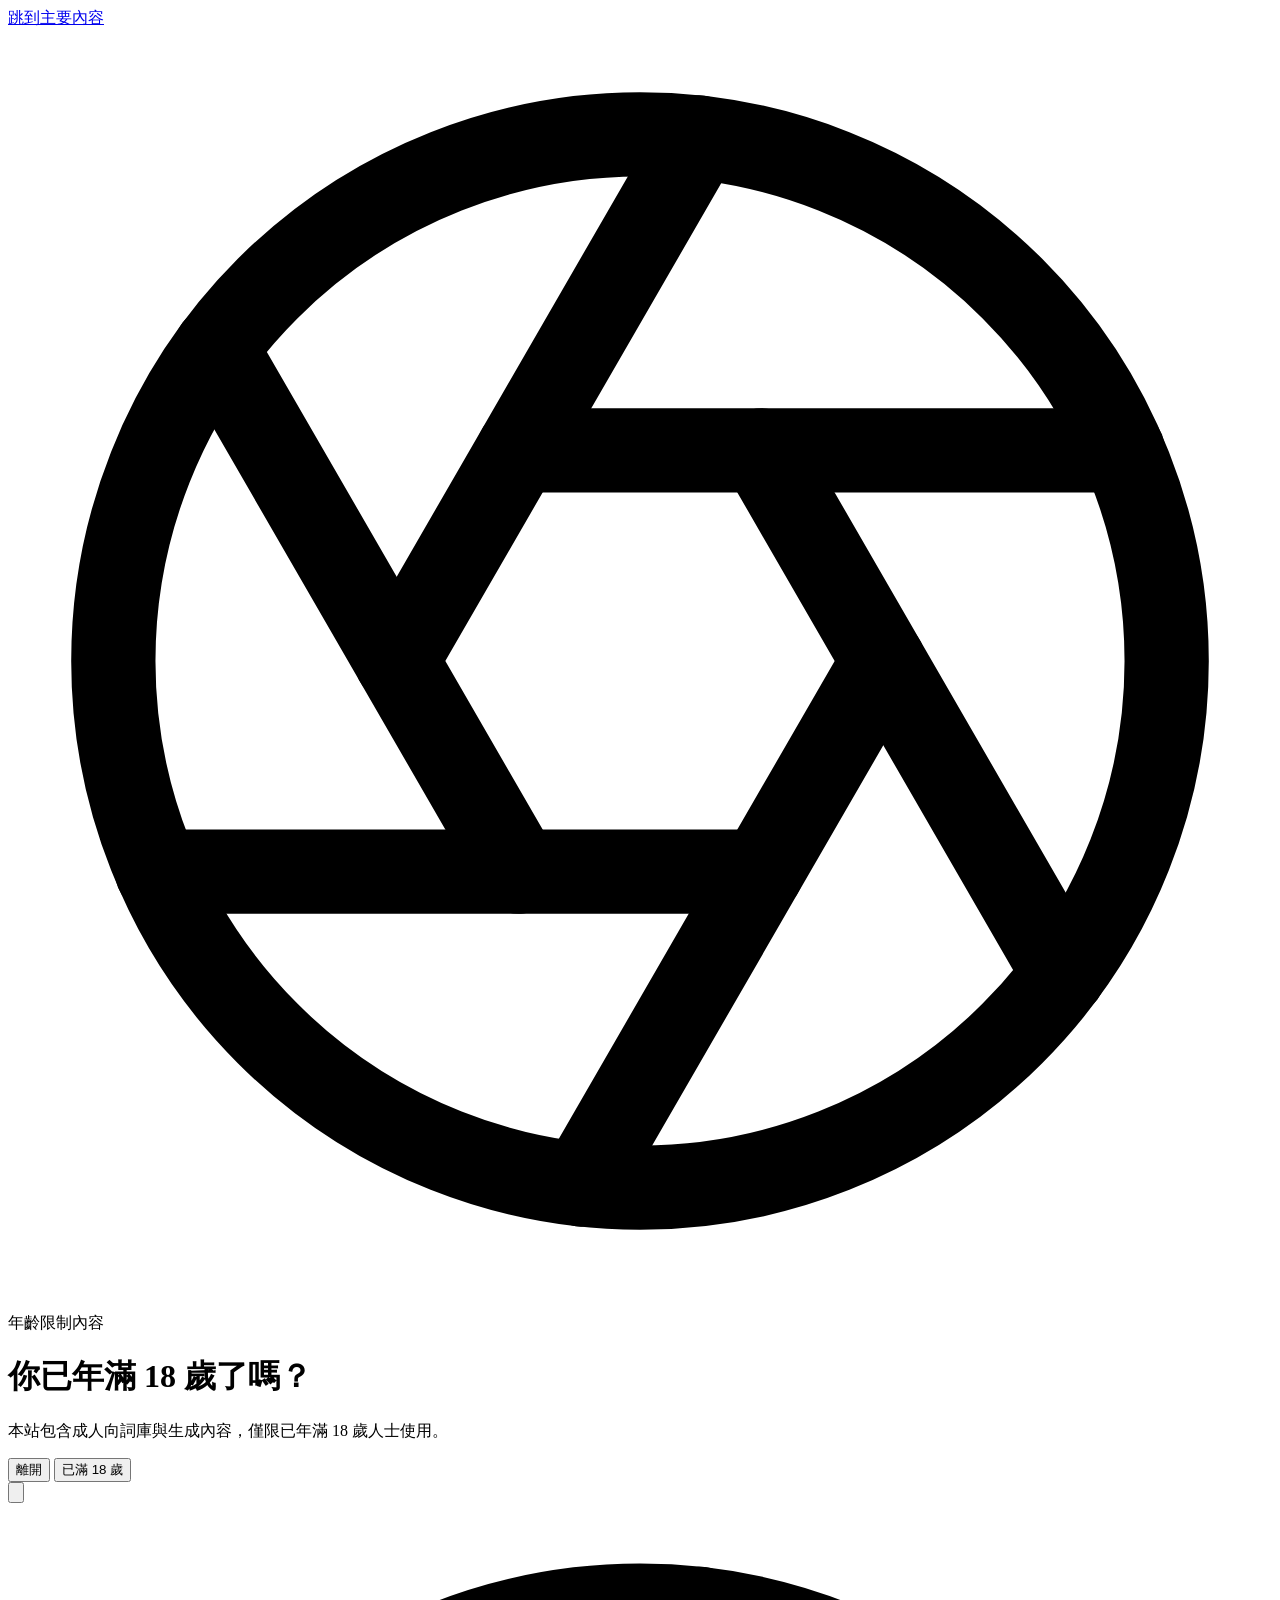
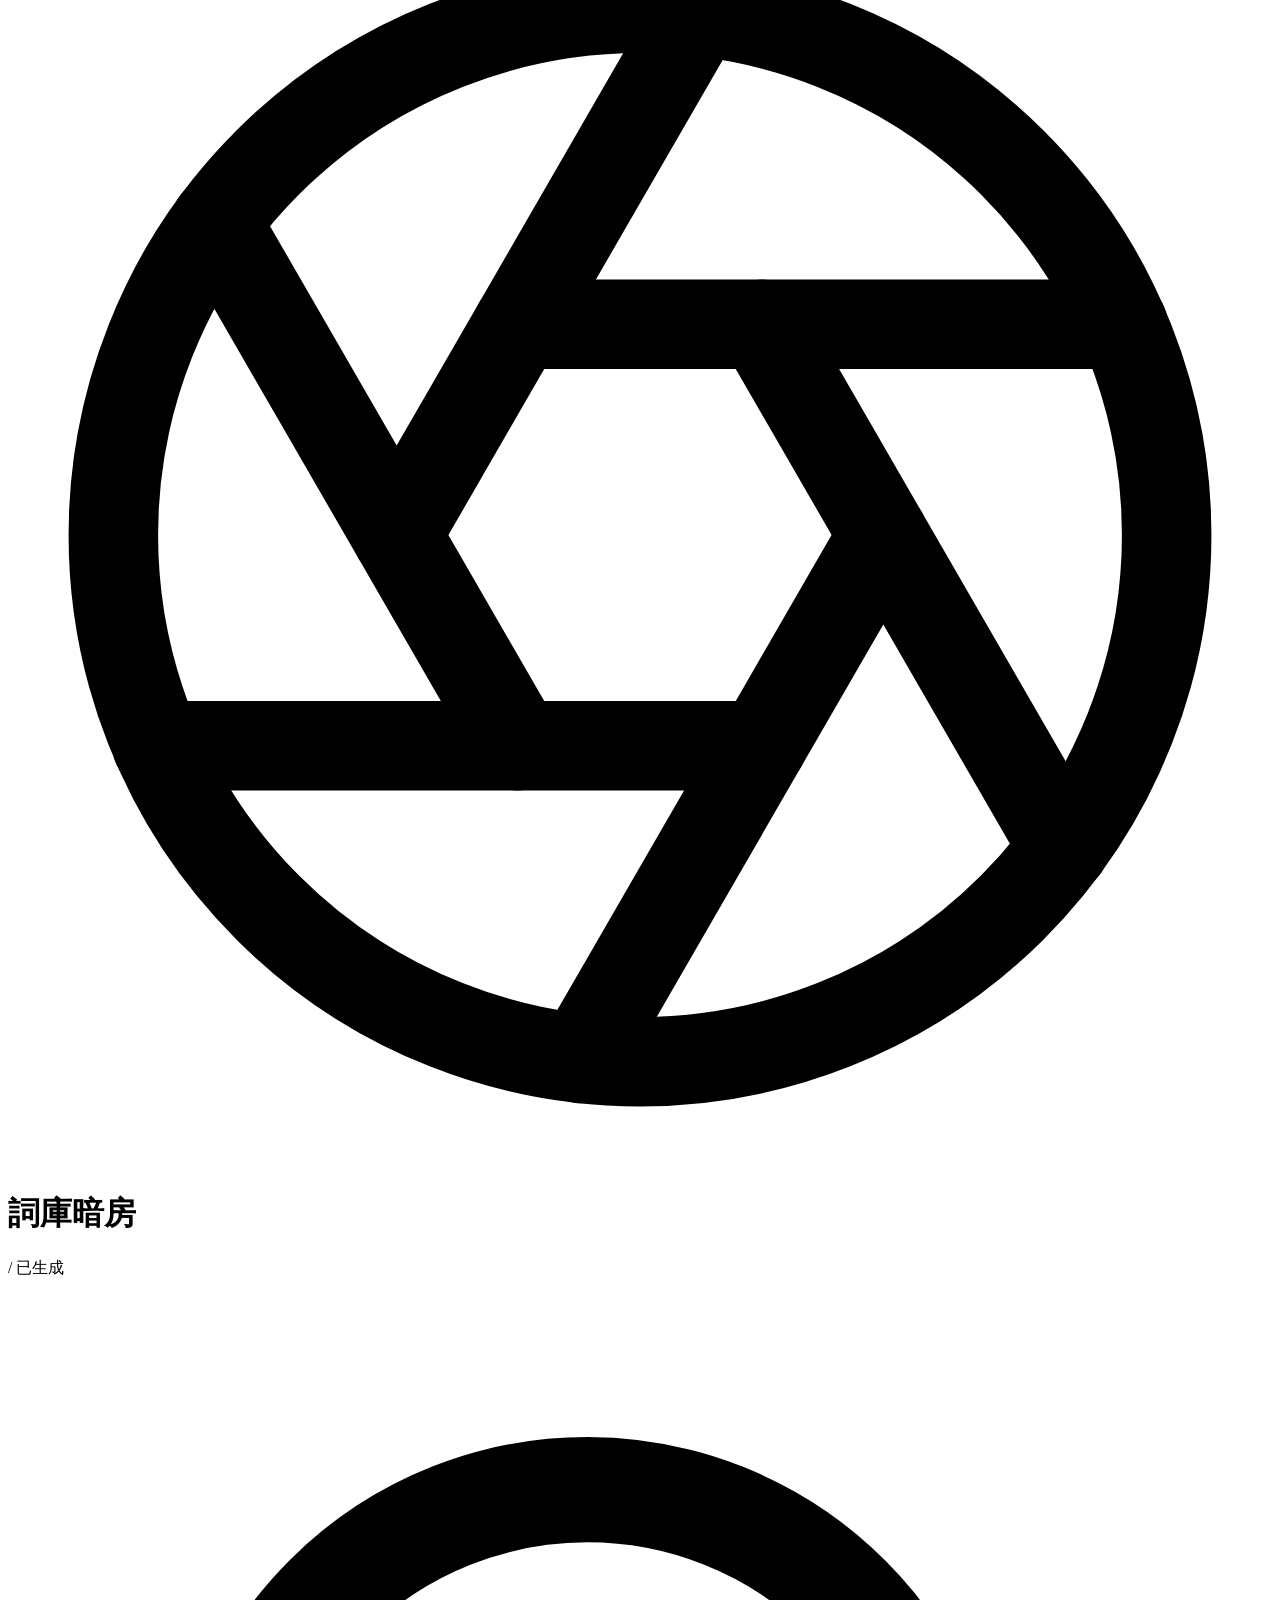
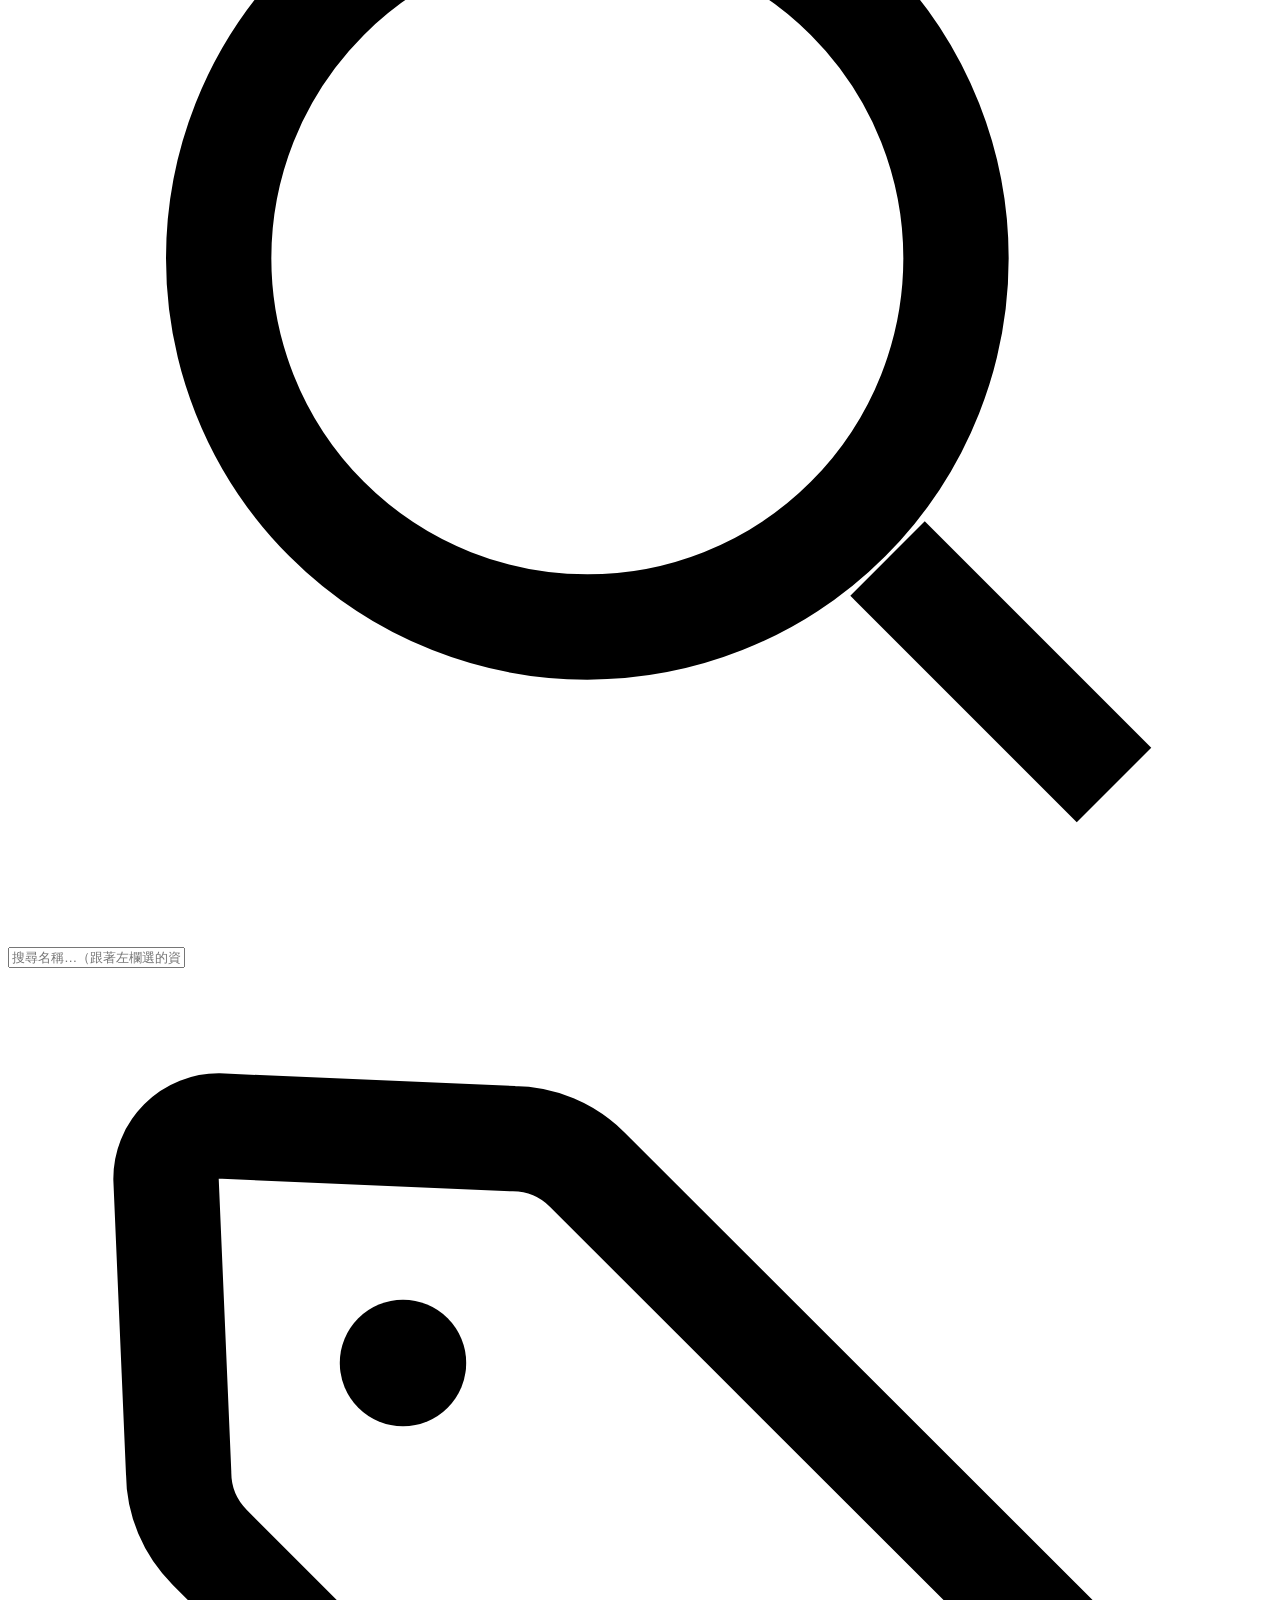
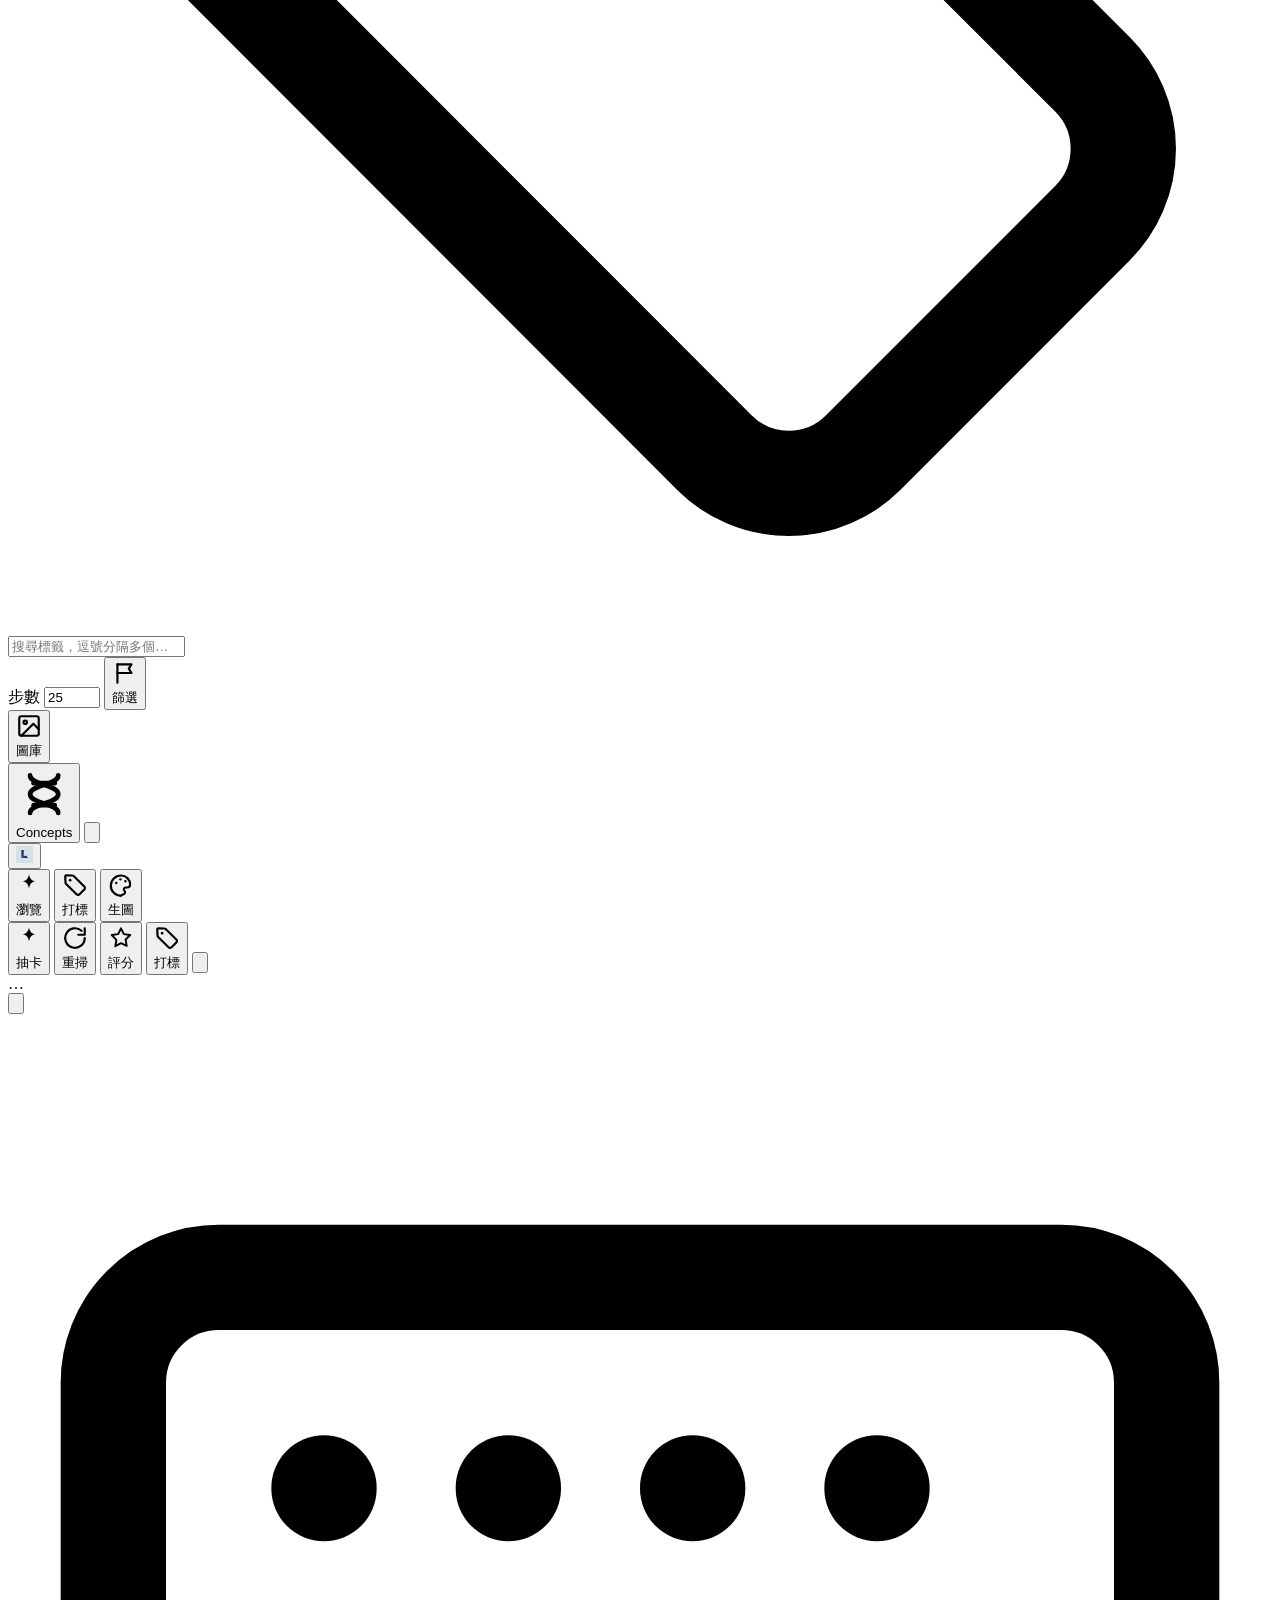
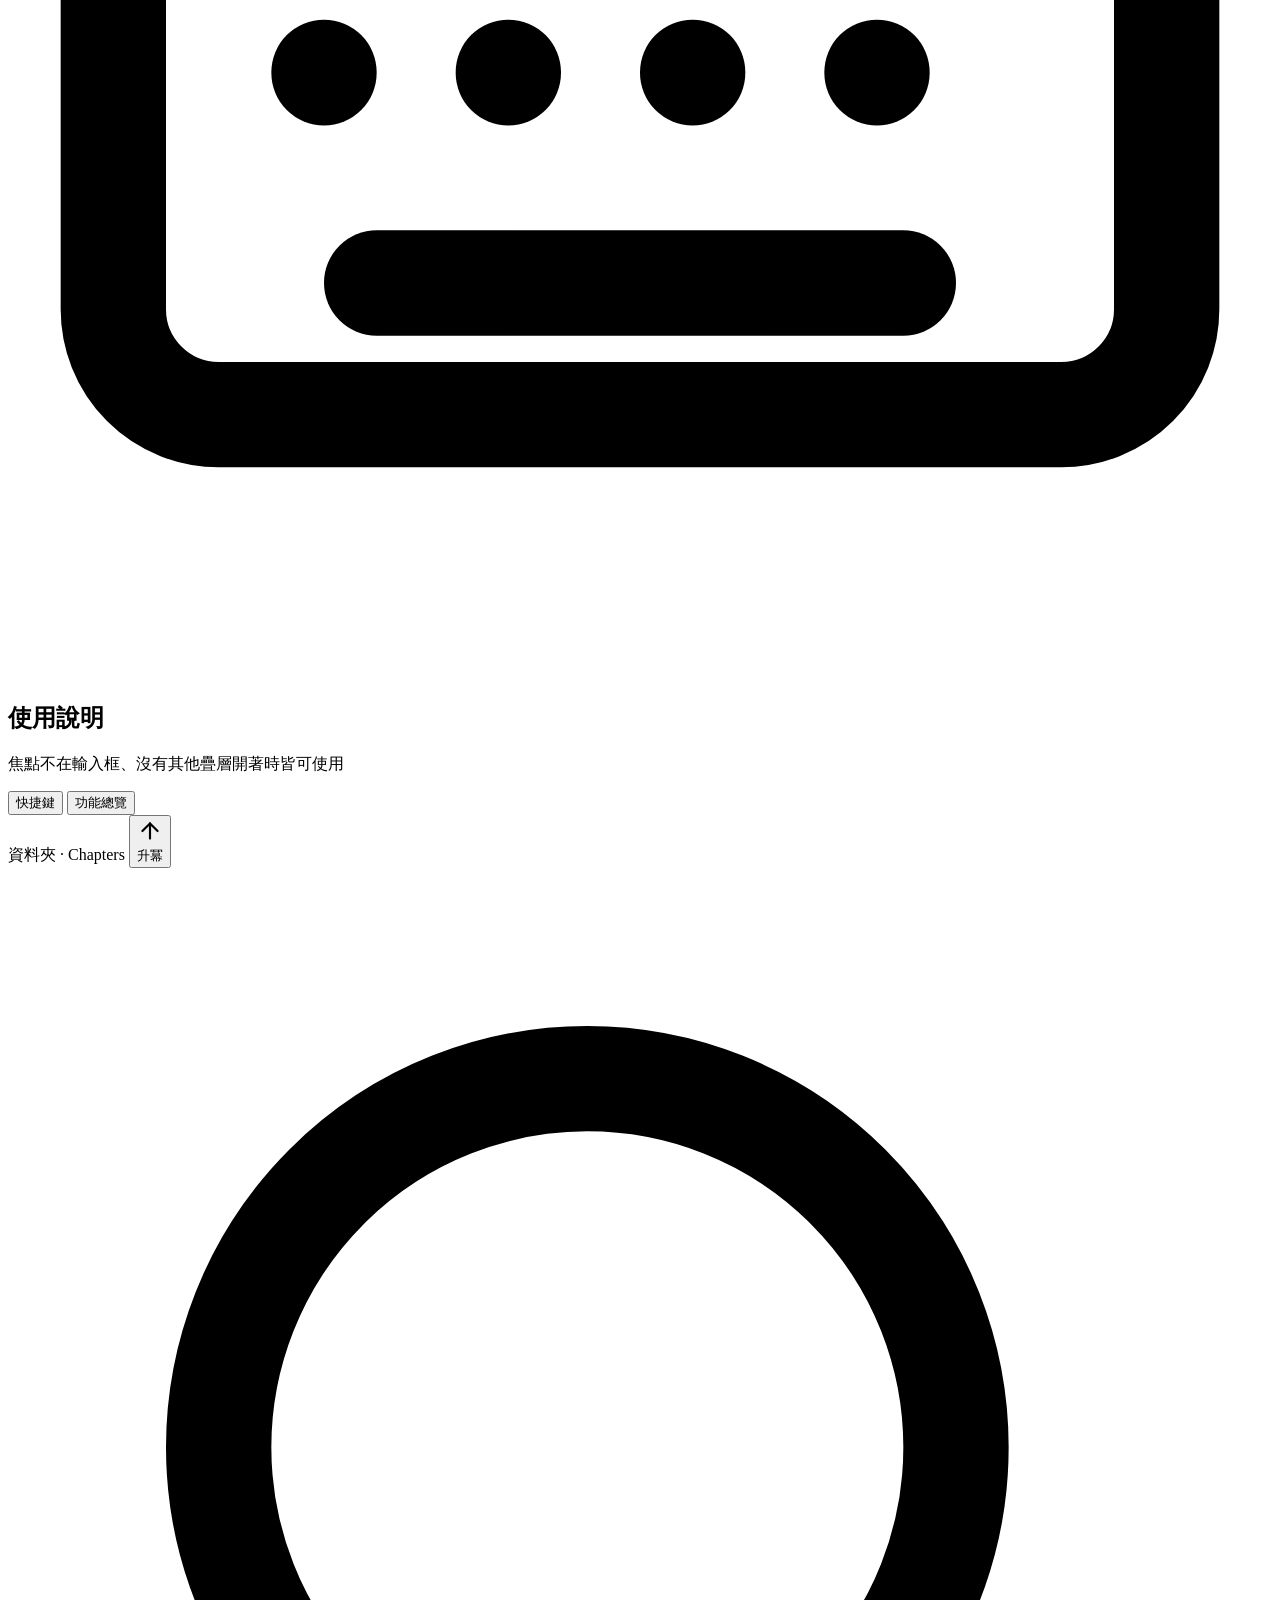
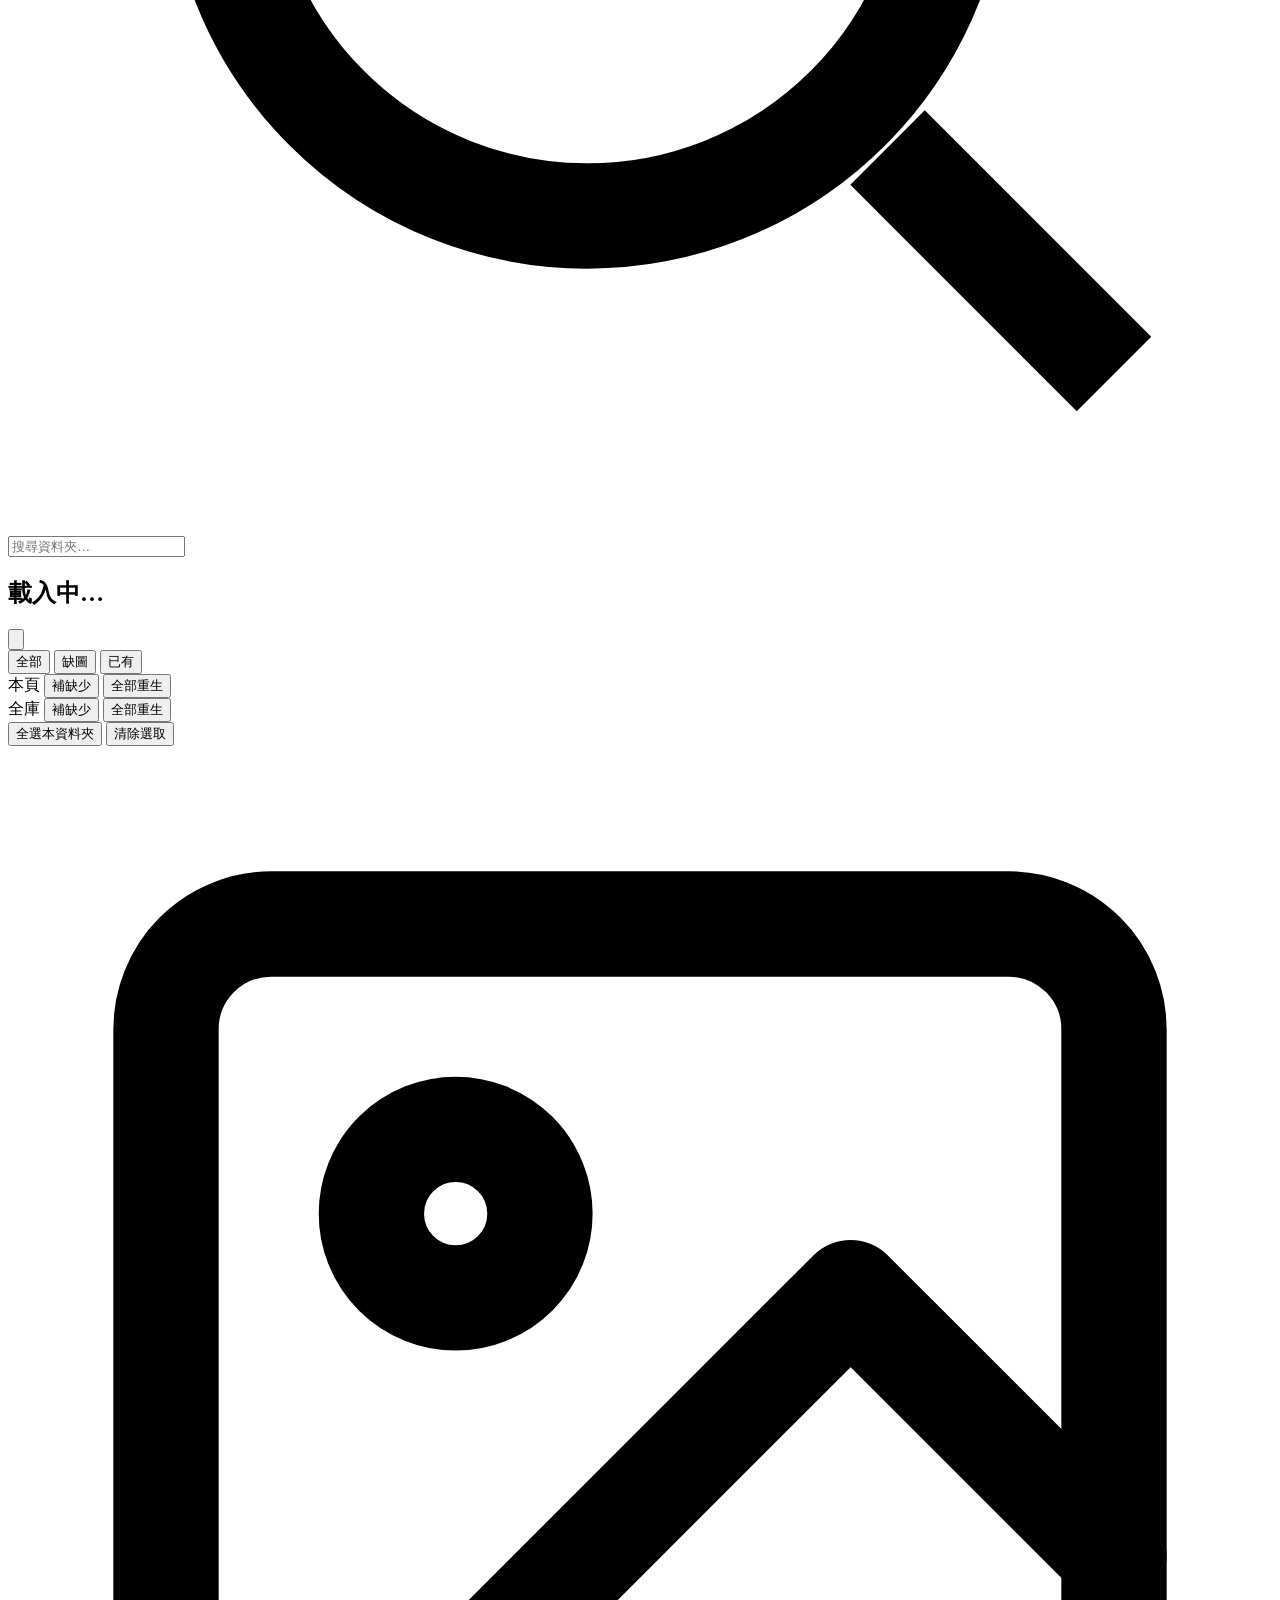
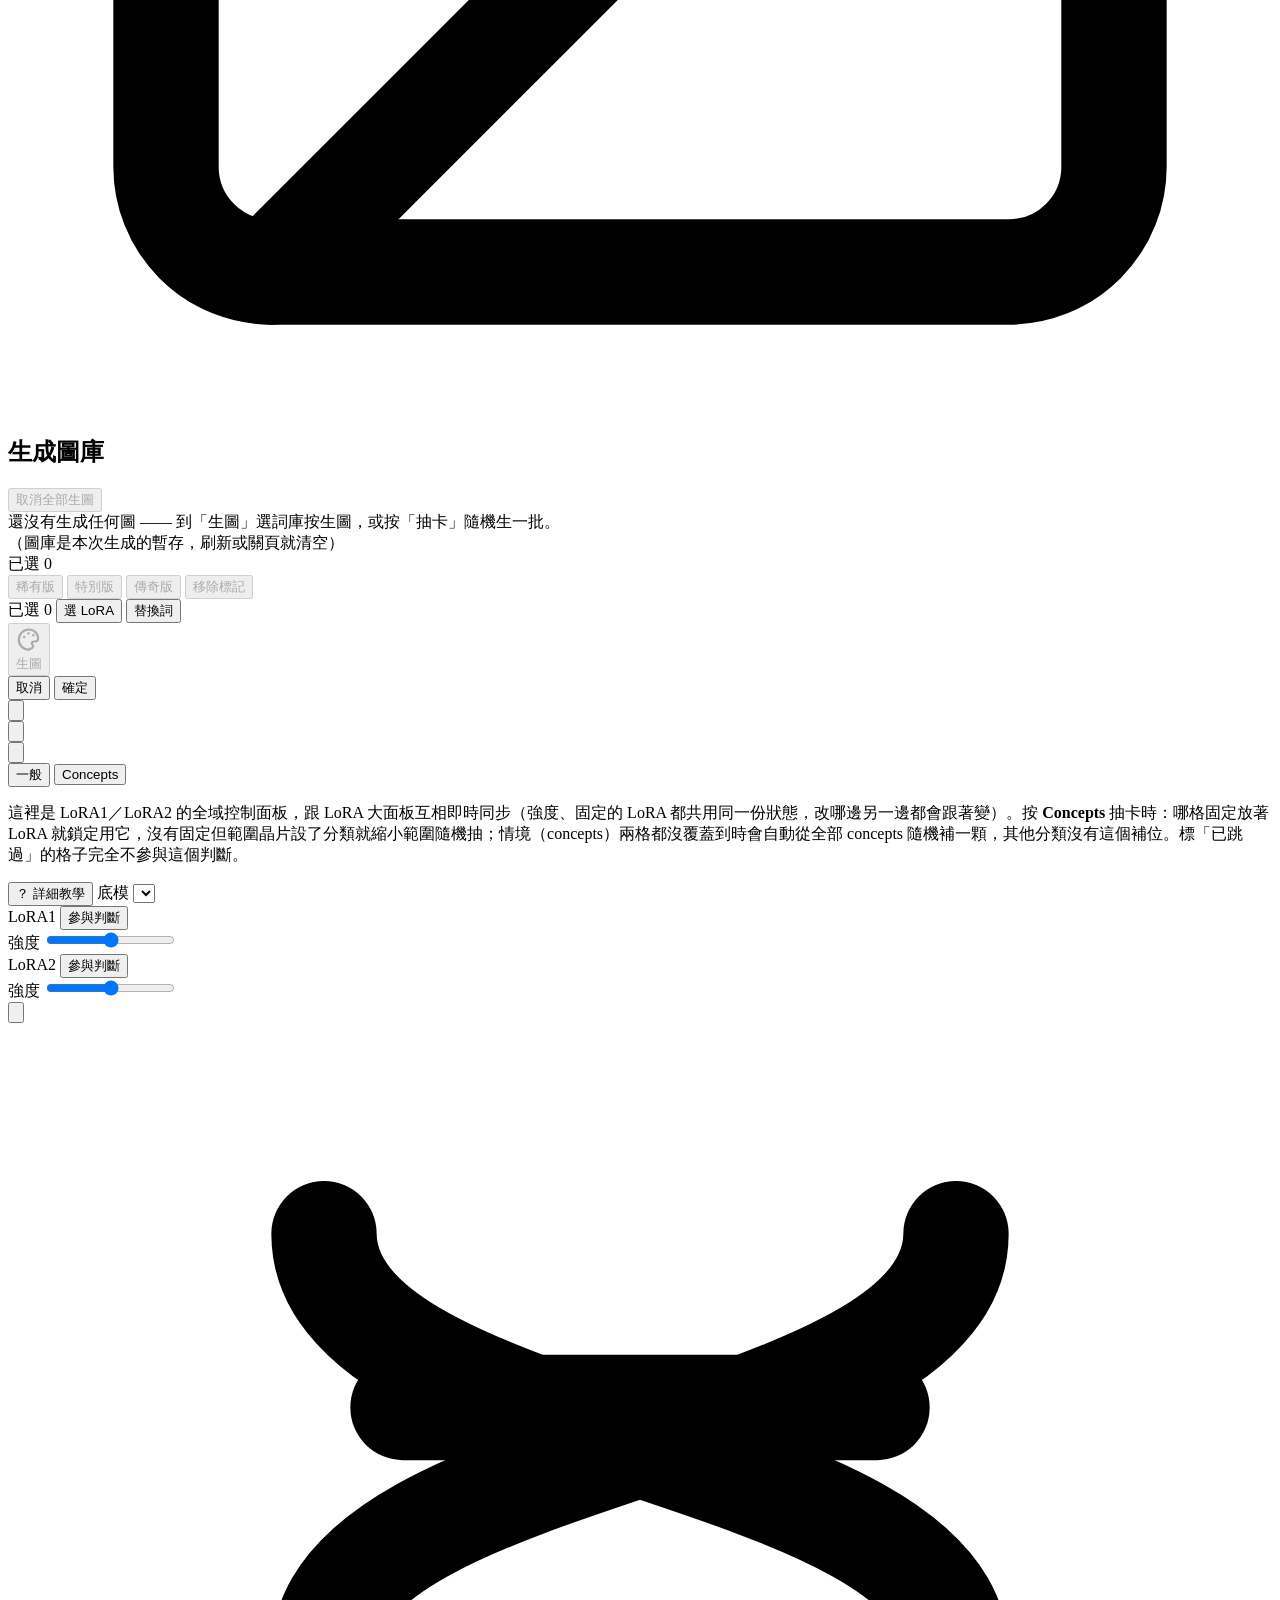
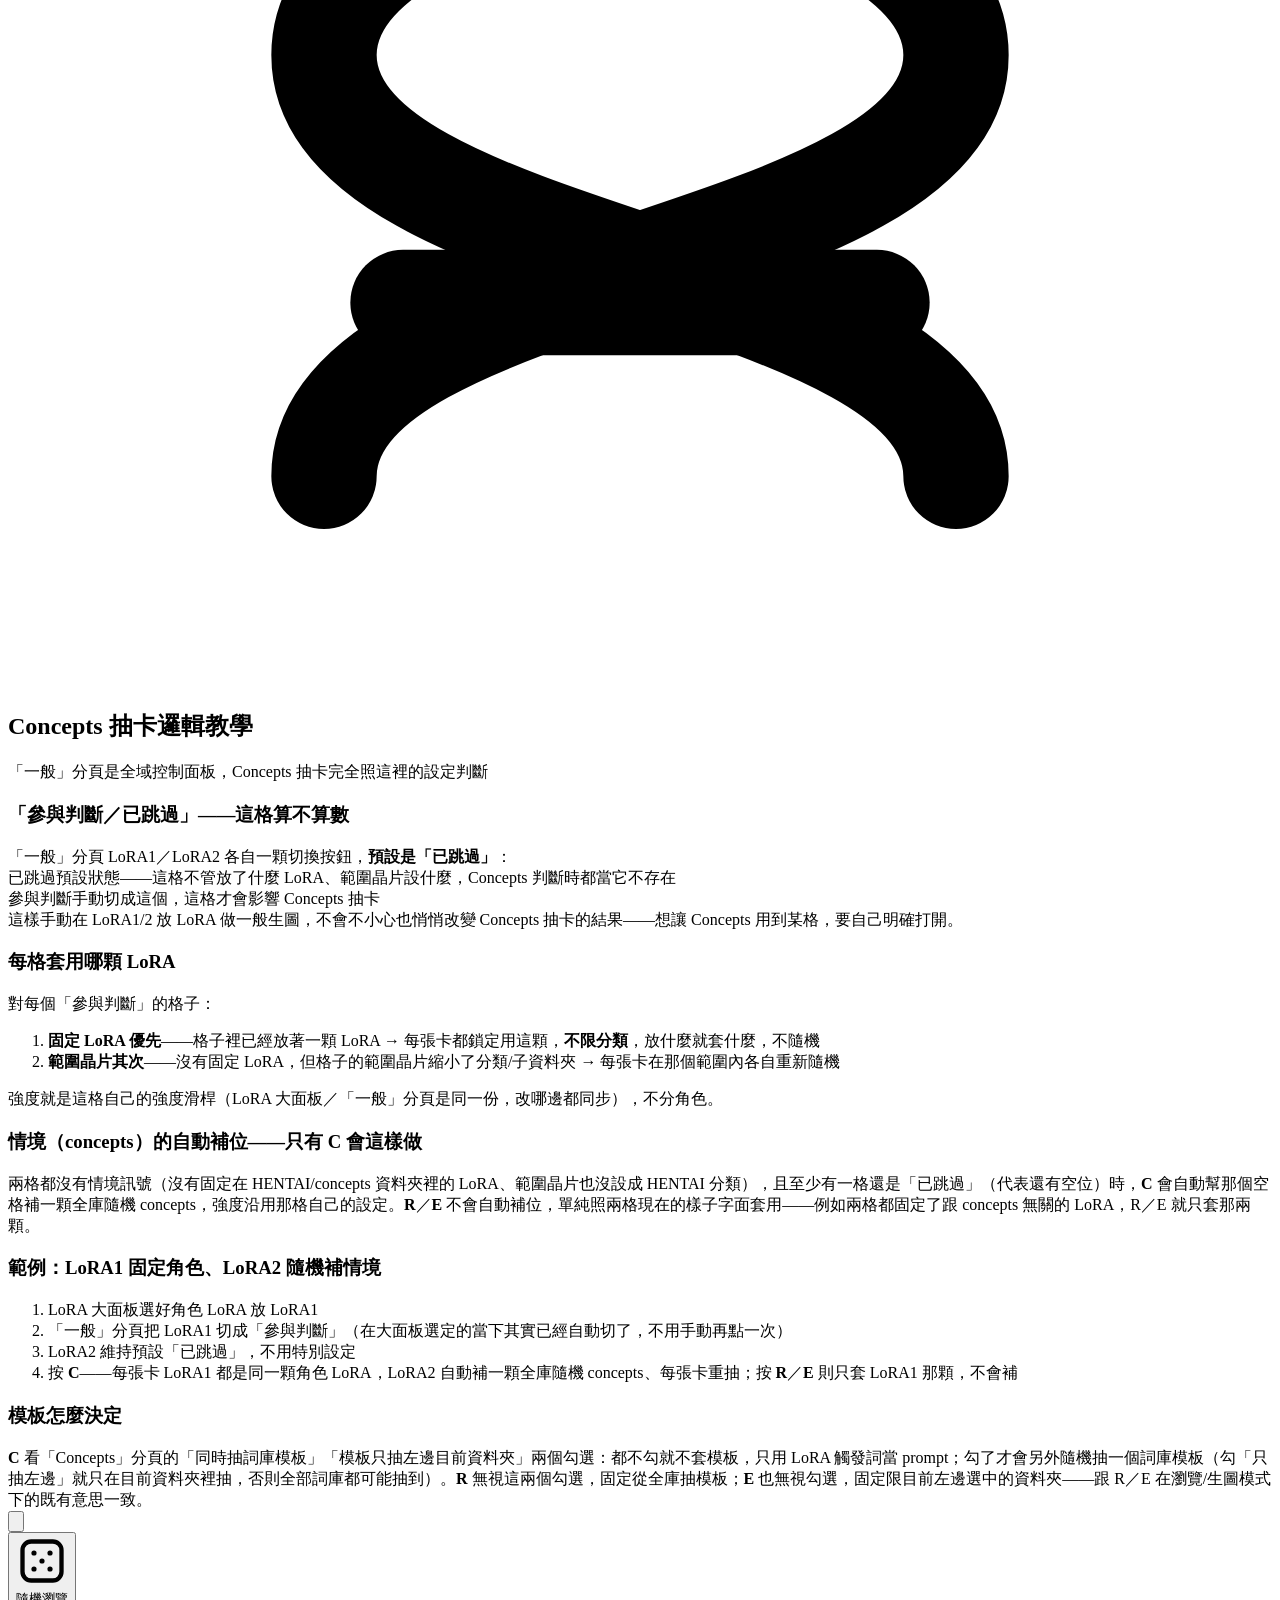
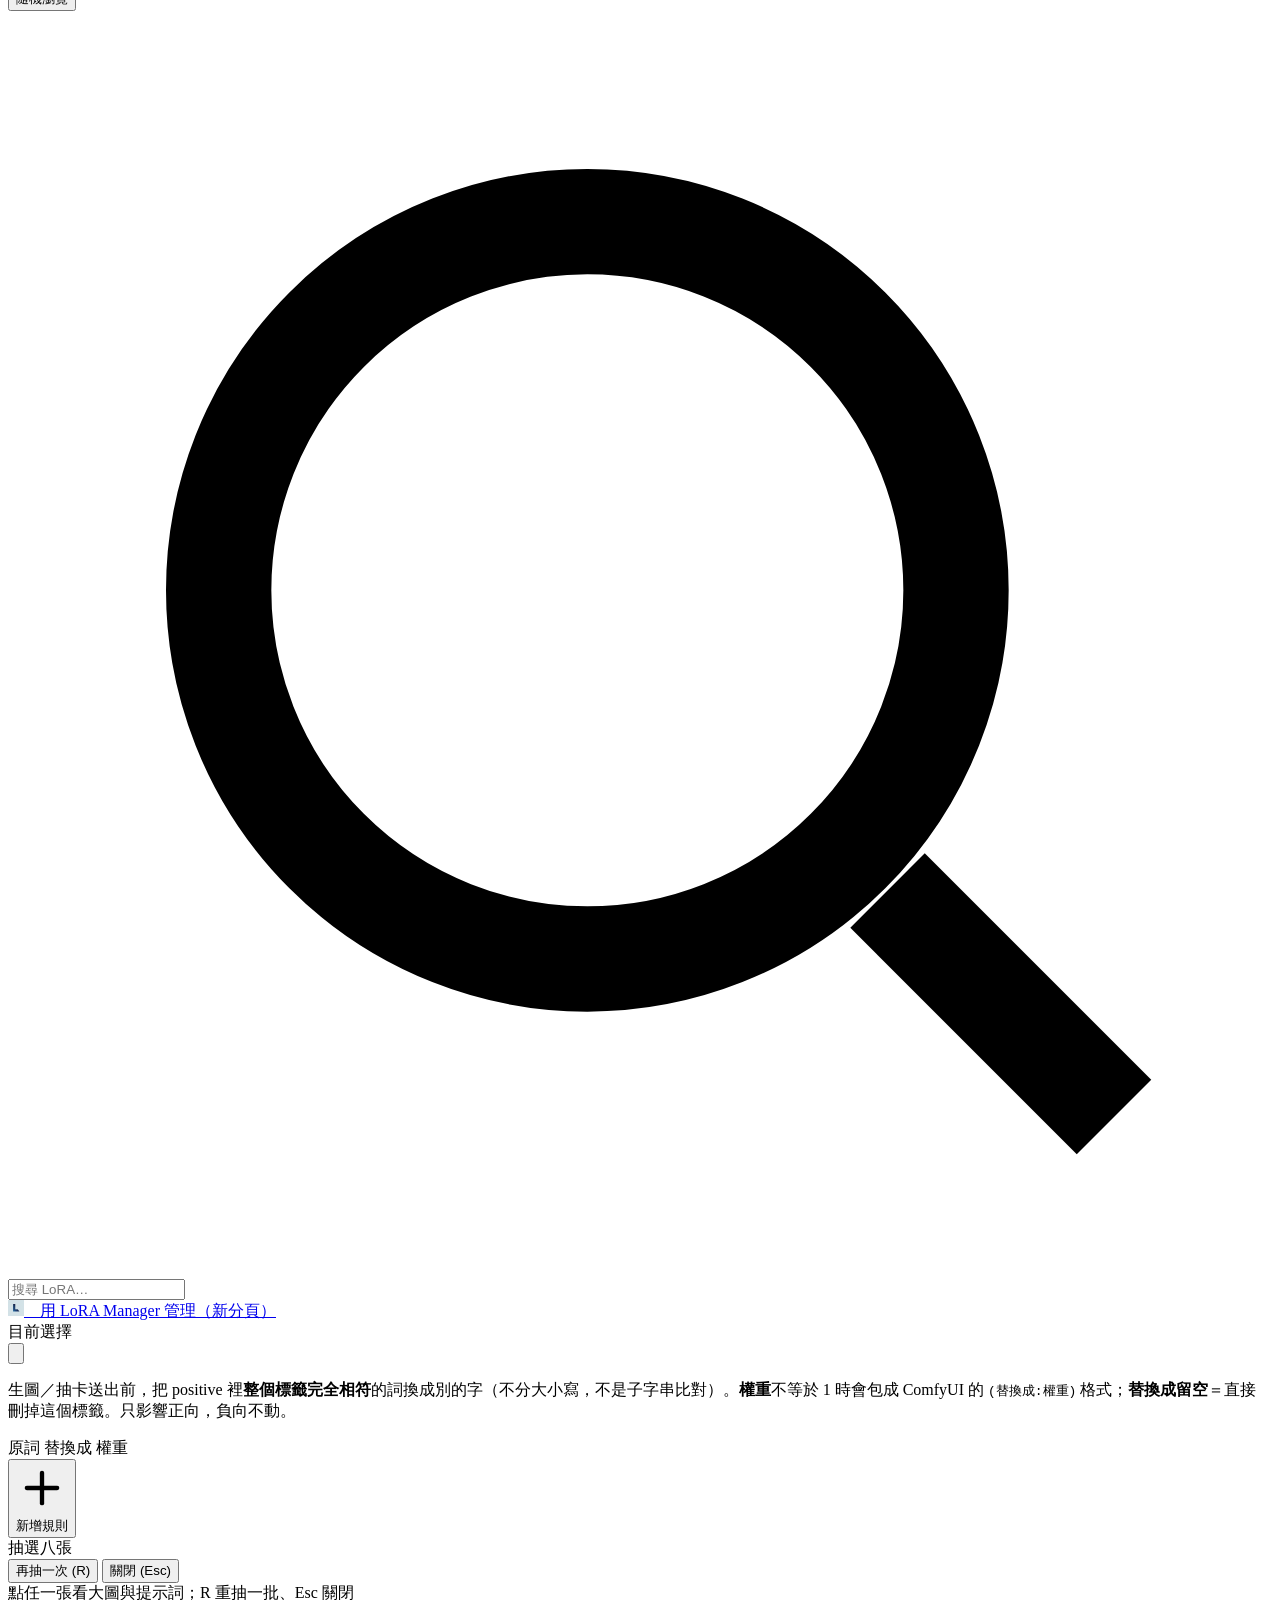
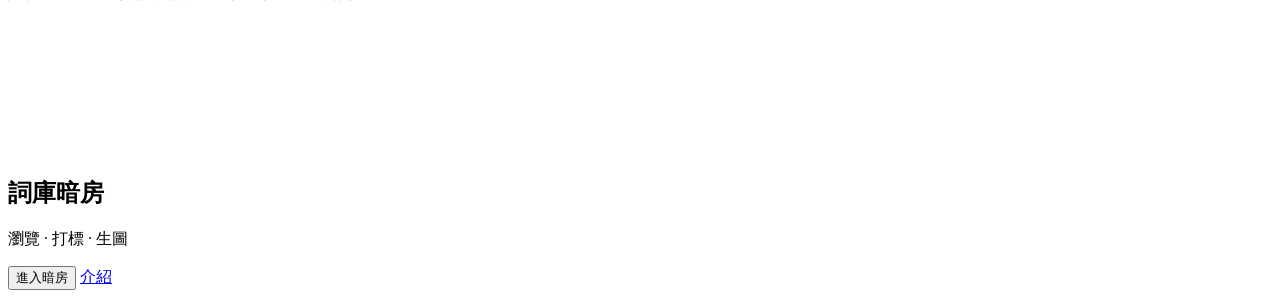
==== commit 29a06650: "暗房：年齡閘補上 dialog 語意與背景 inert，並加「跳到主要內容」 年齡閘是全螢幕擋路的畫面，但 DOM 上它跟 .topbar/.rail/main 是平輩、不是包在裡面， 所以「看不到就" ====
--- a/darkroom/index.html
+++ b/darkroom/index.html
@@ -10,17 +10,24 @@
 <link rel="stylesheet" href="/darkroom.css">
 </head>
 <body>
+<!-- 跳到主要內容：第一個 tab 停留點，鍵盤使用者不用逐一穿過頂列十幾個控制項才進到卡片牆。
+     年齡閘開著時整頁（含這條）都被 inert 掉，所以它不會搶在年齡閘前面。 -->
+<a class="skip" href="#main">跳到主要內容</a>
+
 <!-- 18+ 年齡確認：擋在 boot 沖洗動畫之前，見 darkroom.js initAgeGate()。sessionStorage
-     記錄「這次瀏覽階段已確認」，分頁/瀏覽器關掉才重問，一般重整與硬重整都不用再問。 -->
-<div id="age-gate">
-  <div class="age-gate-card">
+     記錄「這次瀏覽階段已確認」，分頁/瀏覽器關掉才重問，一般重整與硬重整都不用再問。
+     role/aria-modal/aria-labelledby 讓輔助技術知道這是擋路的對話框；焦點初始落在
+     .age-gate-card（tabindex=-1）上，整段標題與說明才會被讀出來。背景 inert 由
+     darkroom.js 掛上，不是寫死在這裡——確認通過要拆掉。 -->
+<div id="age-gate" role="dialog" aria-modal="true" aria-labelledby="age-gate-title" aria-describedby="age-gate-desc">
+  <div class="age-gate-card" tabindex="-1">
     <svg class="age-gate-ap" viewBox="0 0 24 24" fill="none" stroke="currentColor" stroke-width="1.6" stroke-linecap="round" stroke-linejoin="round" aria-hidden="true"><circle cx="12" cy="12" r="10"/><line x1="14.31" y1="8" x2="20.05" y2="17.94"/><line x1="9.69" y1="8" x2="21.17" y2="8"/><line x1="7.38" y1="12" x2="13.12" y2="2.06"/><line x1="9.69" y1="16" x2="3.95" y2="6.06"/><line x1="14.31" y1="16" x2="2.83" y2="16"/><line x1="16.62" y1="12" x2="10.88" y2="21.94"/></svg>
     <p class="age-gate-eyebrow">年齡限制內容</p>
-    <h1>你已年滿 18 歲了嗎？</h1>
-    <p class="age-gate-body">本站包含成人向詞庫與生成內容，僅限已年滿 18 歲人士使用。</p>
+    <h1 id="age-gate-title">你已年滿 18 歲了嗎？</h1>
+    <p class="age-gate-body" id="age-gate-desc">本站包含成人向詞庫與生成內容，僅限已年滿 18 歲人士使用。</p>
     <div class="age-gate-actions">
-      <button id="age-gate-leave" class="age-gate-no ghost">離開</button>
-      <button id="age-gate-enter" class="age-gate-yes primary">已滿 18 歲</button>
+      <button type="button" id="age-gate-leave" class="age-gate-no ghost">離開</button>
+      <button type="button" id="age-gate-enter" class="age-gate-yes primary">已滿 18 歲</button>
     </div>
   </div>
 </div>
@@ -132,7 +139,9 @@
     <div id="rail-empty" class="rail-empty" style="display:none;">找不到符合的資料夾</div>
   </nav>
 
-  <main class="main" id="main">
+  <!-- tabindex="-1"：跳轉連結的目標必須自己能被聚焦，否則 href="#main" 只會改網址、
+       焦點還留在連結上，下一次 Tab 又回到頂列——跳轉等於沒作用。 -->
+  <main class="main" id="main" tabindex="-1">
     <div class="main-head">
       <div>
         <div class="main-title"><span class="num" id="mt-num"></span><h2 id="mt-name">載入中…</h2><button class="ghost cat-draw-btn" id="draw-cat" title="從本分類抽卡（快捷鍵 E）" aria-label="從本分類抽卡"><svg class="btn-svg" style="margin-right:0" viewBox="0 0 24 24" fill="currentColor" stroke="none" aria-hidden="true"><path d="M12 2c.6 3.6 2.2 6 6 6.6-3.8.6-5.4 3-6 6.6-.6-3.6-2.2-6-6-6.6 3.8-.6 5.4-3 6-6.6z"/></svg></button></div>
